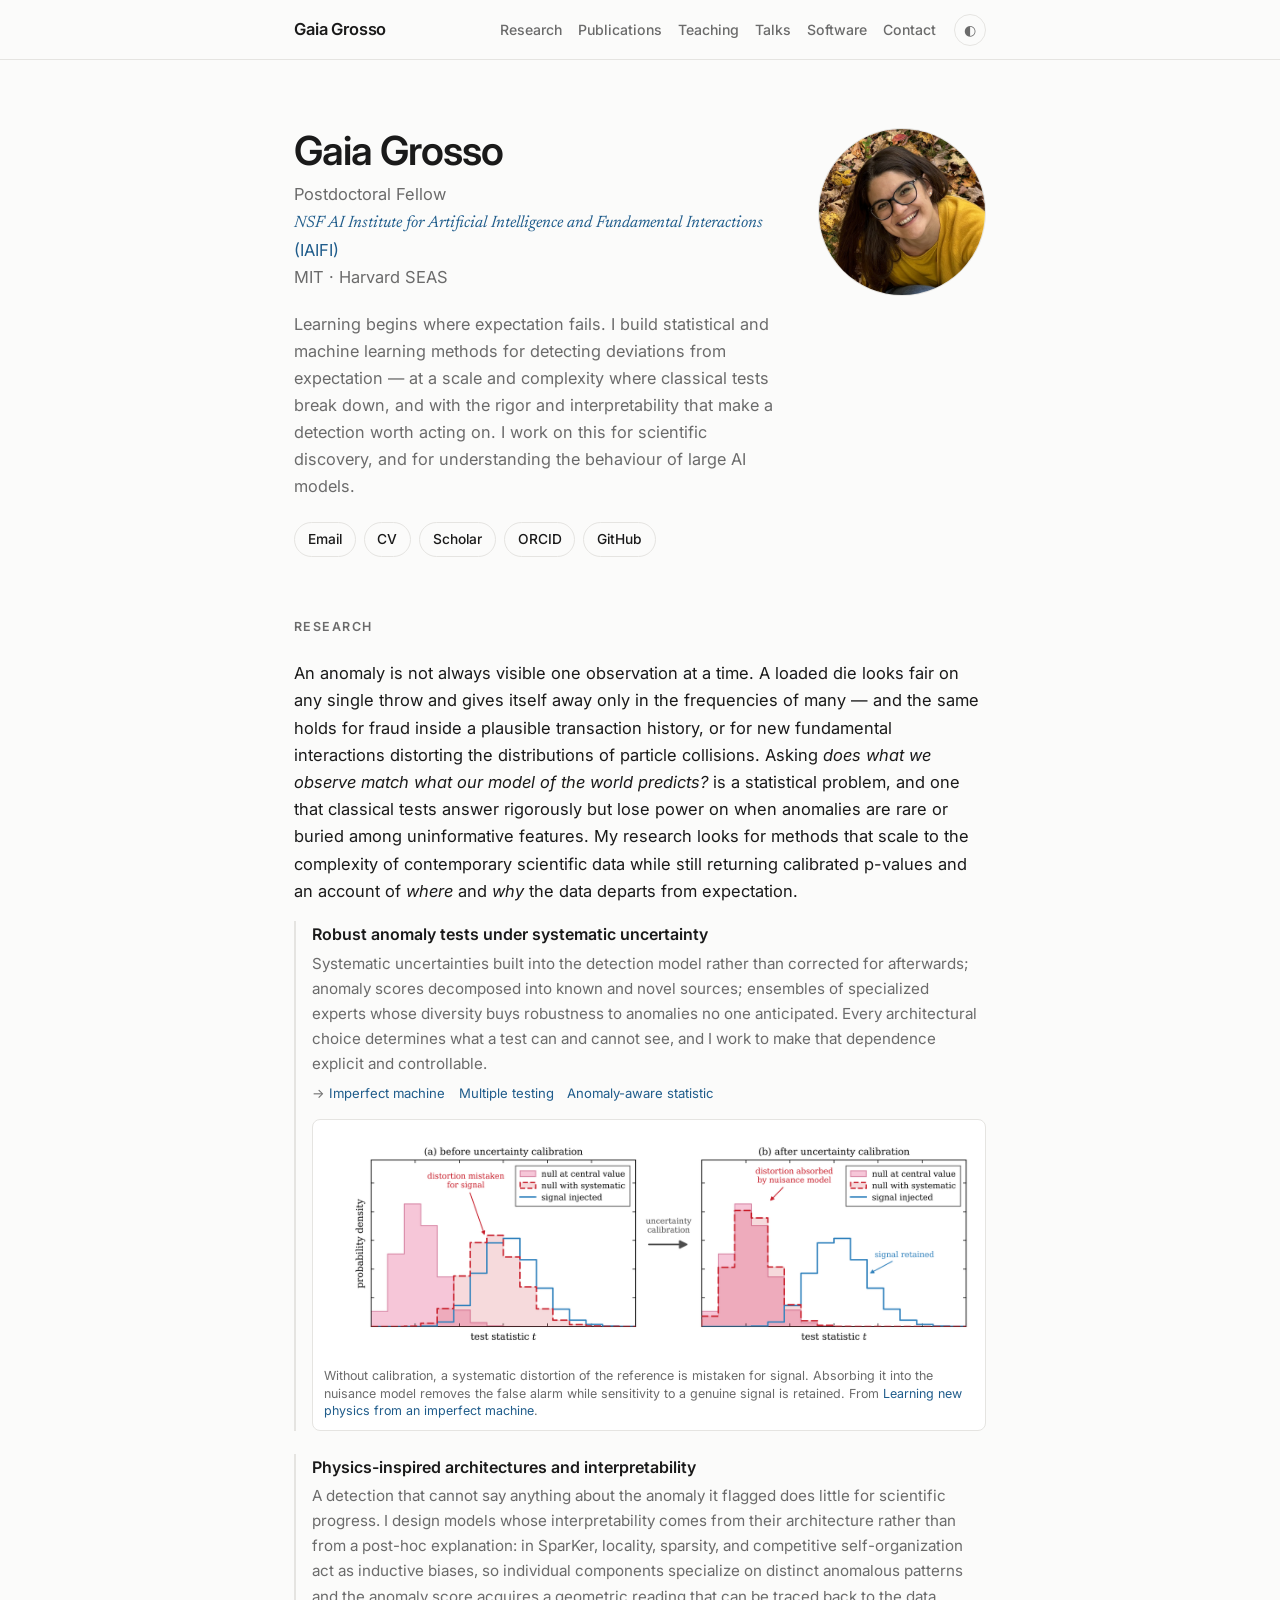
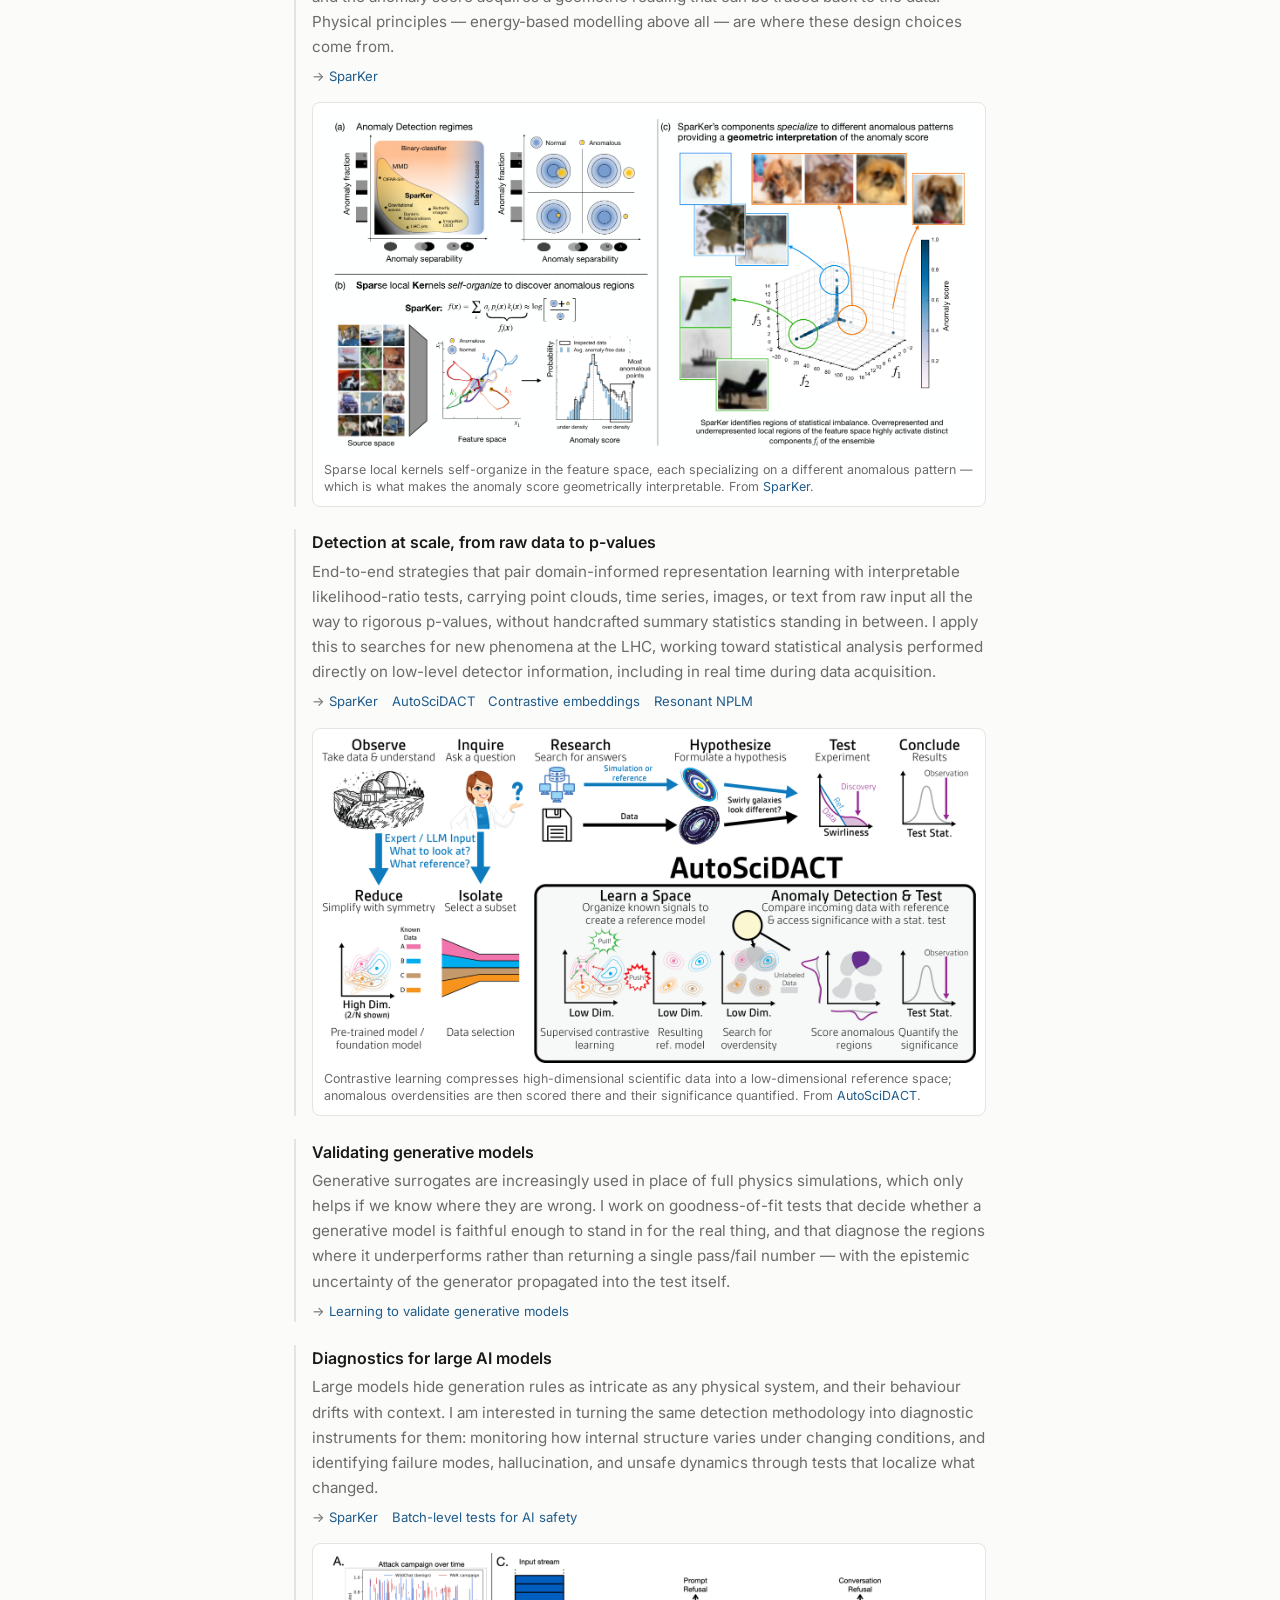
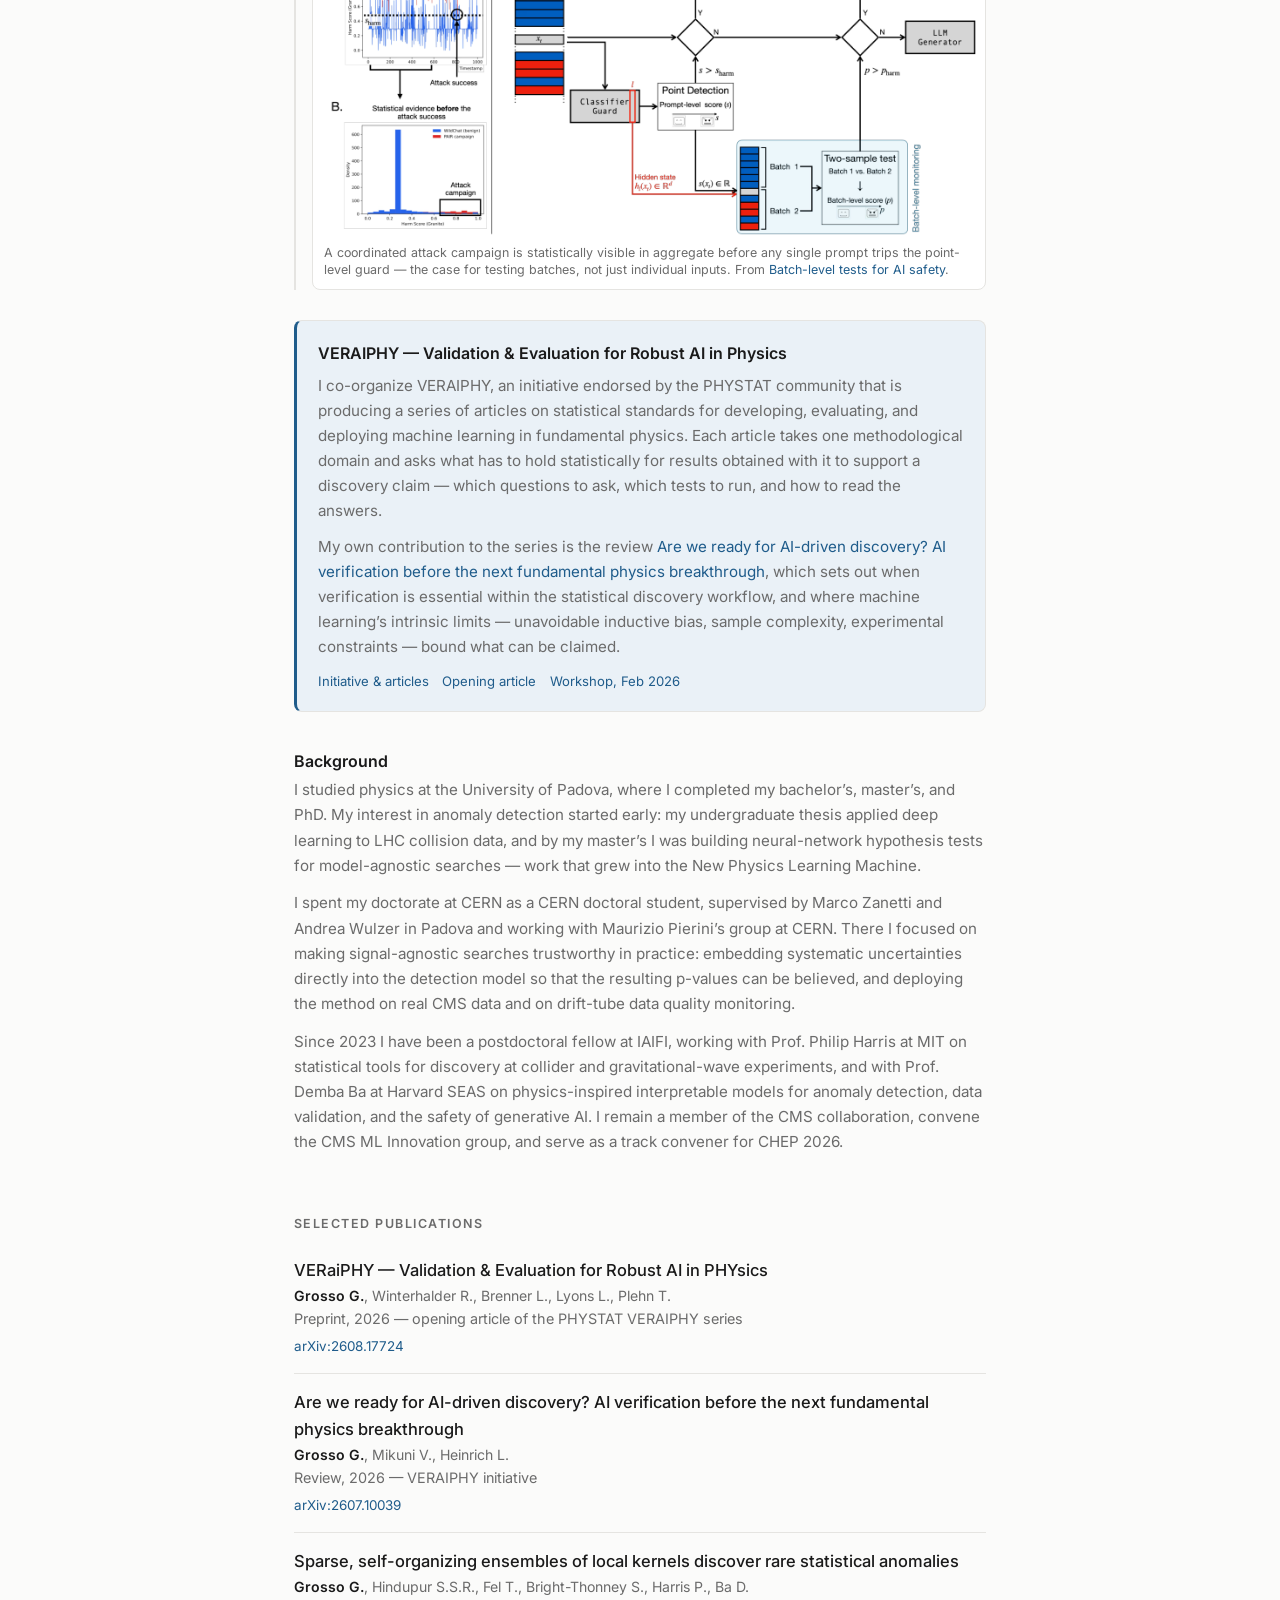
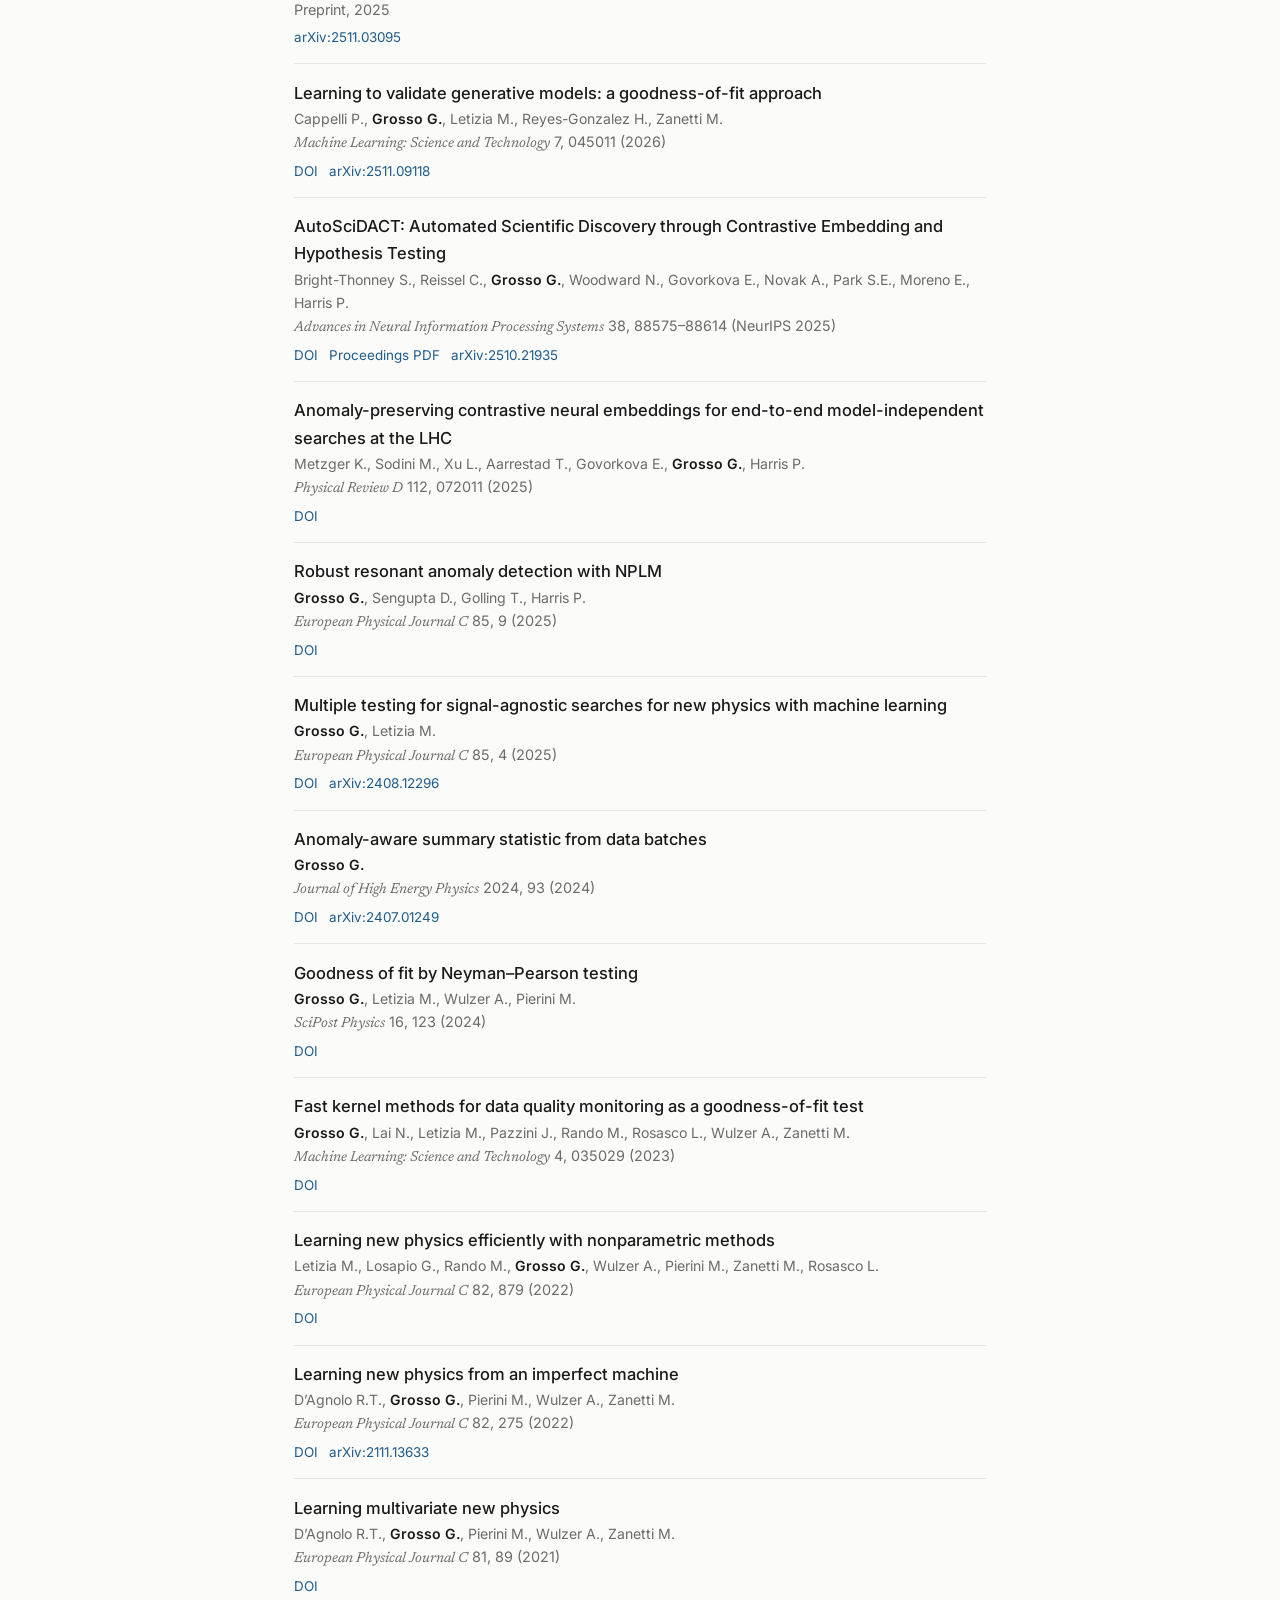
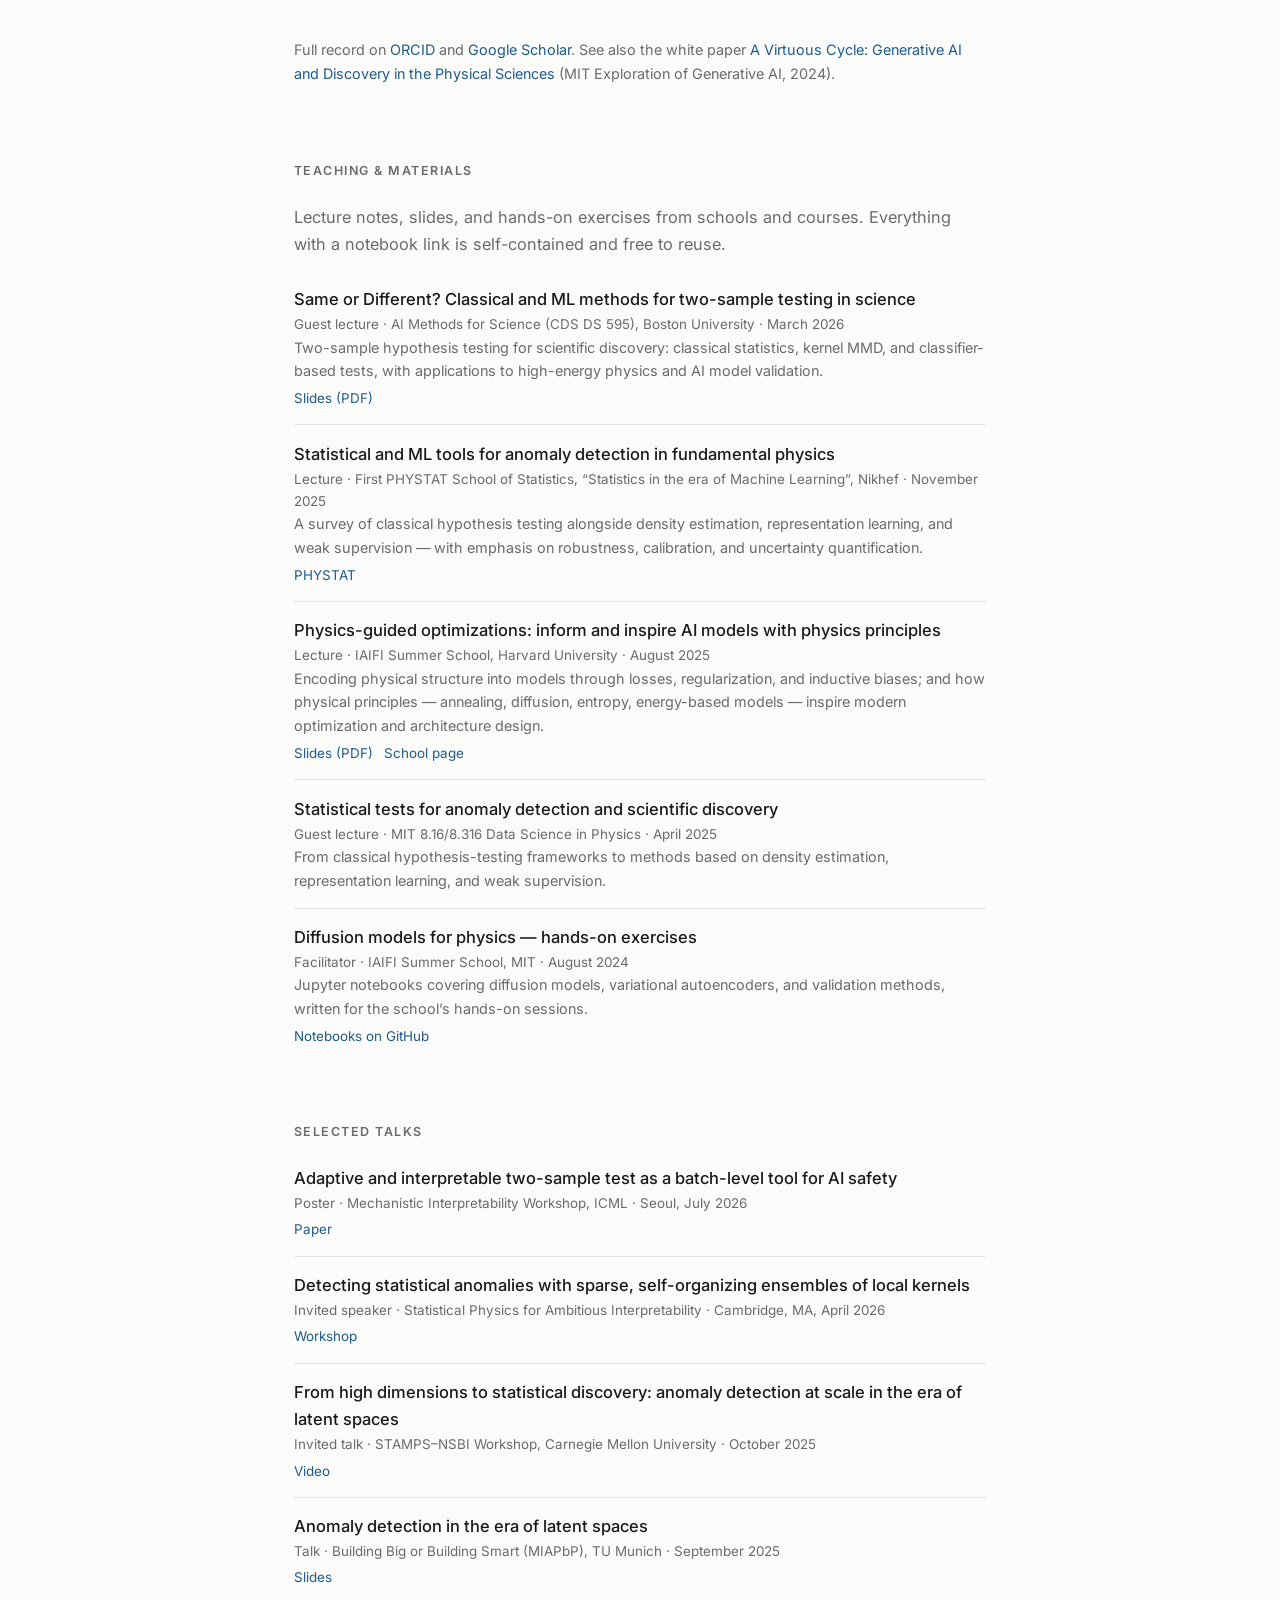
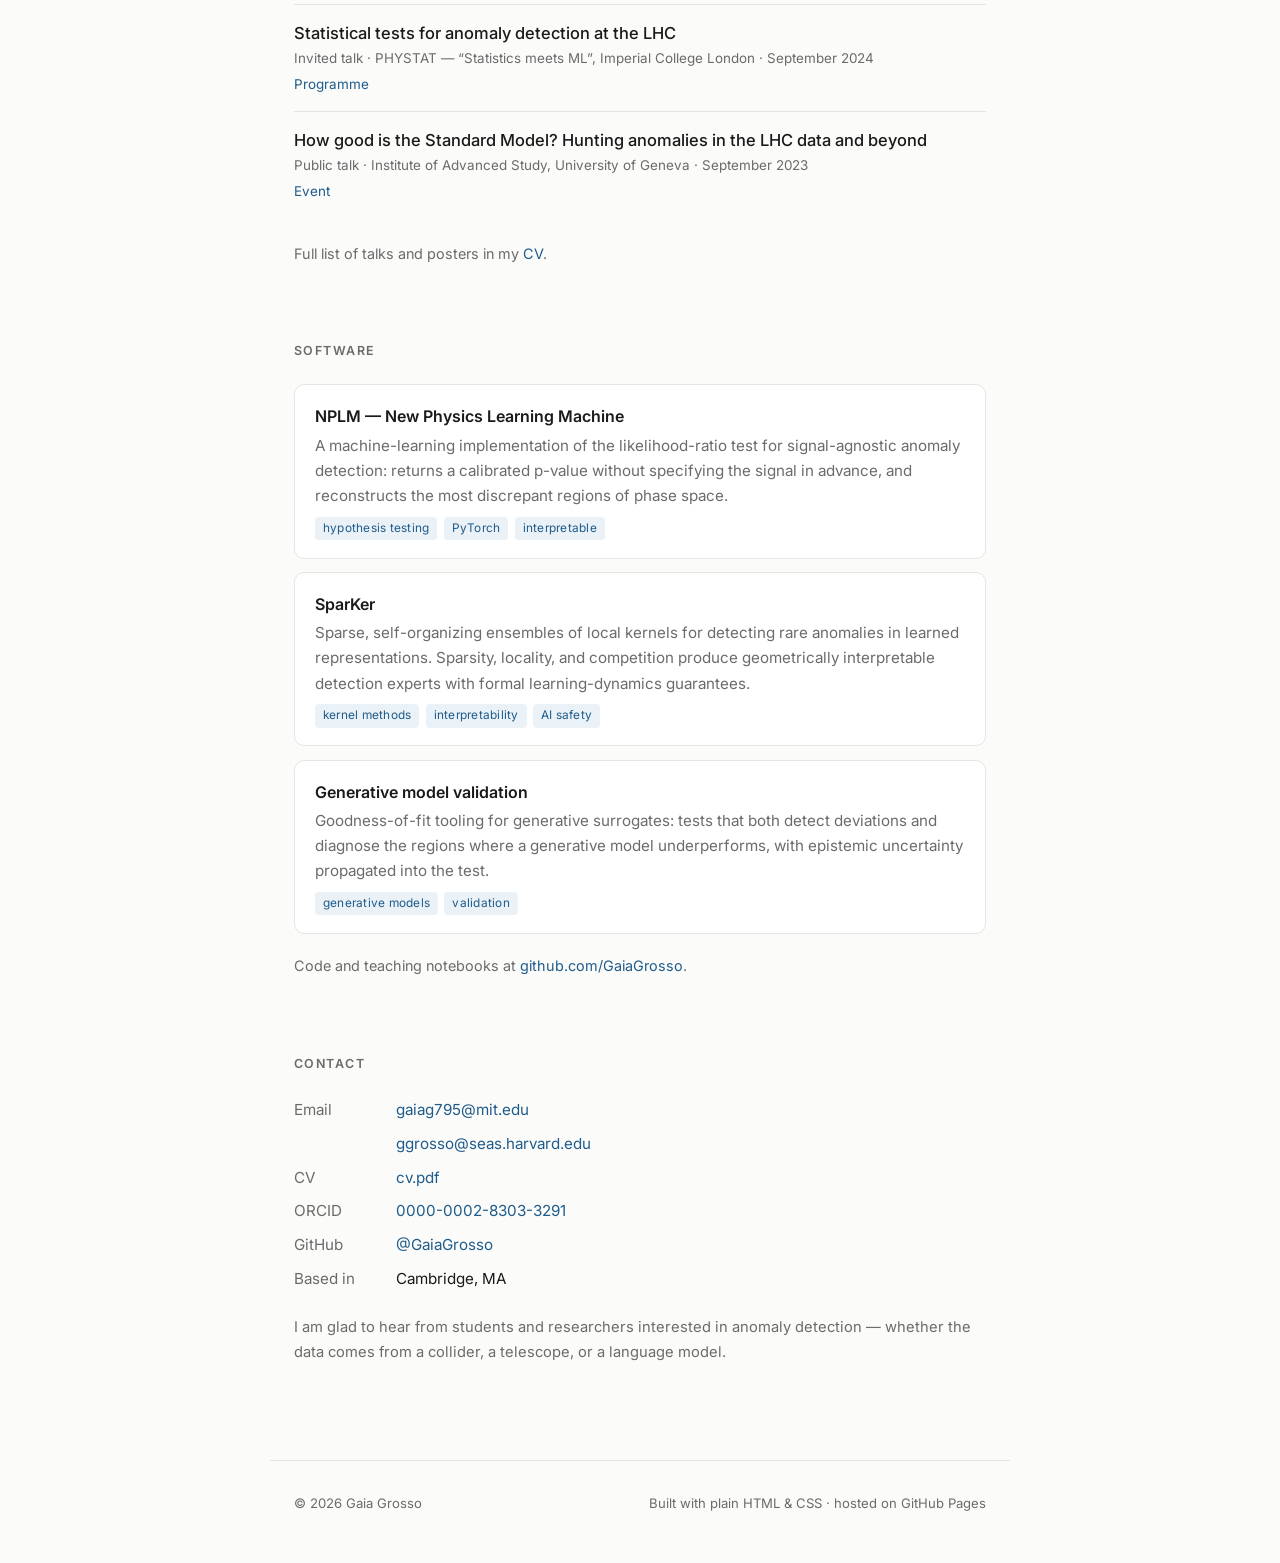
==== index.html @ 7292a92f "Add files via upload" ====
<!DOCTYPE html>
<html lang="en">
<head>
<meta charset="utf-8">
<meta name="viewport" content="width=device-width, initial-scale=1">
<title>Gaia Grosso</title>
<meta name="description" content="Gaia Grosso — IAIFI Postdoctoral Fellow. Robust, interpretable statistical anomaly detection at scale, for scientific discovery and for understanding large AI models.">

<meta property="og:title" content="Gaia Grosso">
<meta property="og:description" content="Robust, interpretable statistical anomaly detection at scale — for scientific discovery and for understanding large AI models.">
<meta property="og:image" content="photo.jpg">
<meta property="og:type" content="website">

<link rel="preconnect" href="https://fonts.googleapis.com">
<link rel="preconnect" href="https://fonts.gstatic.com" crossorigin>
<link href="https://fonts.googleapis.com/css2?family=Inter:wght@400;500;600&family=Newsreader:ital,opsz,wght@0,6..72,400;1,6..72,400&display=swap" rel="stylesheet">

<style>
  :root {
    --bg: #fbfbfa;
    --surface: #ffffff;
    --text: #1a1a1a;
    --muted: #6b6b6b;
    --line: #e5e4e1;
    --accent: #1f5c8b;
    --accent-soft: #eaf1f7;
    --max: 740px;
  }
  [data-theme="dark"] {
    --bg: #131415;
    --surface: #191a1c;
    --text: #eceae6;
    --muted: #9a9a97;
    --line: #2b2c2f;
    --accent: #7db3dc;
    --accent-soft: #1c2a35;
  }

  * { box-sizing: border-box; }
  html { scroll-behavior: smooth; scroll-padding-top: 5rem; }

  body {
    margin: 0;
    background: var(--bg);
    color: var(--text);
    font-family: "Inter", -apple-system, BlinkMacSystemFont, "Segoe UI", sans-serif;
    font-size: 16.5px;
    line-height: 1.65;
    -webkit-font-smoothing: antialiased;
    transition: background .25s ease, color .25s ease;
  }

  a { color: var(--accent); text-decoration: none; }
  a:hover { text-decoration: underline; text-underline-offset: 2px; }

  /* ---------- nav ---------- */
  header.nav {
    position: sticky; top: 0; z-index: 20;
    background: color-mix(in srgb, var(--bg) 88%, transparent);
    backdrop-filter: blur(10px);
    border-bottom: 1px solid var(--line);
  }
  .nav-inner {
    max-width: var(--max); margin: 0 auto; padding: .85rem 1.5rem;
    display: flex; align-items: center; gap: 1.15rem;
  }
  .nav-name { font-weight: 600; letter-spacing: -.01em; margin-right: auto; }
  .nav-links { display: flex; gap: 1rem; flex-wrap: wrap; }
  .nav-links a { color: var(--muted); font-size: .88rem; font-weight: 500; }
  .nav-links a:hover { color: var(--text); text-decoration: none; }

  #theme-toggle {
    background: none; border: 1px solid var(--line); color: var(--muted);
    border-radius: 999px; width: 32px; height: 32px; cursor: pointer;
    display: grid; place-items: center; font-size: .9rem; flex: none;
    transition: border-color .2s, color .2s;
  }
  #theme-toggle:hover { color: var(--text); border-color: var(--muted); }

  /* ---------- layout ---------- */
  main { max-width: var(--max); margin: 0 auto; padding: 0 1.5rem 5rem; }
  section { padding-top: 3.75rem; }

  h1 {
    font-size: clamp(1.9rem, 5vw, 2.5rem);
    line-height: 1.15; letter-spacing: -.025em;
    font-weight: 600; margin: 0 0 .4rem;
  }
  h2 {
    font-size: .78rem; font-weight: 600;
    letter-spacing: .12em; text-transform: uppercase;
    color: var(--muted); margin: 0 0 1.4rem;
  }
  h3 { font-size: 1rem; font-weight: 600; margin: 0 0 .2rem; }
  p { margin: 0 0 1rem; }
  .lede { color: var(--muted); font-size: 1.02rem; }

  /* ---------- hero ---------- */
  .hero { padding-top: 4.25rem; display: flex; gap: 2rem; align-items: flex-start; }
  .hero-text { flex: 1; min-width: 0; }
  .role { color: var(--muted); margin: 0 0 1.25rem; }
  .role em { font-family: "Newsreader", Georgia, serif; font-style: italic; }

  .avatar {
    width: 168px; height: 168px; border-radius: 50%;
    object-fit: cover; flex: none;
    border: 1px solid var(--line); background: var(--surface);
  }

  .links { display: flex; flex-wrap: wrap; gap: .5rem; margin-top: 1.4rem; }
  .links a {
    font-size: .86rem; font-weight: 500;
    padding: .32rem .8rem; border-radius: 999px;
    border: 1px solid var(--line); color: var(--text);
    transition: background .18s, border-color .18s;
  }
  .links a:hover {
    background: var(--accent-soft); border-color: var(--accent);
    color: var(--accent); text-decoration: none;
  }

  /* ---------- lists ---------- */
  ul.bullets { padding-left: 1.15rem; margin: 0 0 1rem; }
  ul.bullets li { margin-bottom: .35rem; }

  .threads { display: grid; gap: 1.4rem; }
  .thread { border-left: 2px solid var(--line); padding-left: 1rem; }
  .thread p { margin: 0; color: var(--muted); font-size: .95rem; }
  .refs { margin-top: .45rem; font-size: .82rem; color: var(--muted); }
  .refs a { margin-right: .6rem; white-space: nowrap; }

  /* VERAIPHY block at the end of Research */
  .initiative {
    margin-top: 1.9rem; padding: 1.15rem 1.3rem;
    border: 1px solid var(--line); border-left: 3px solid var(--accent);
    border-radius: 8px; background: var(--accent-soft);
  }
  .initiative h3 { margin-bottom: .4rem; }
  .initiative p { margin: 0; color: var(--muted); font-size: .95rem; }
  .initiative p + p { margin-top: .7rem; }
  .initiative .refs { margin-top: .7rem; }

  .bio { color: var(--muted); font-size: .95rem; margin-bottom: .8rem; }
  .bio:last-of-type { margin-bottom: 0; }

  /* wide figure, full column width, below the paragraph */
  .thread-fig {
    margin: .9rem 0 0; padding: .55rem;
    border: 1px solid var(--line); border-radius: 8px;
    background: #fff;
  }
  .thread-fig img { display: block; width: 100%; height: auto; border-radius: 3px; }
  .thread-fig figcaption {
    font-size: .78rem; color: var(--muted); line-height: 1.4;
    margin-top: .45rem; padding: 0 .15rem .1rem;
  }

  /* ---------- entries (publications / teaching) ---------- */
  .entry { padding: .95rem 0; border-top: 1px solid var(--line); scroll-margin-top: 6rem; }
  .entry:first-of-type { border-top: none; padding-top: 0; }
  .entry:target {
    background: var(--accent-soft);
    box-shadow: 0 0 0 .6rem var(--accent-soft);
    border-radius: 3px;
  }
  .entry-title { font-weight: 500; }
  .entry-meta { color: var(--muted); font-size: .9rem; }
  .venue { font-family: "Newsreader", Georgia, serif; font-style: italic; }
  .entry-links { font-size: .84rem; margin-top: .25rem; display: flex; gap: .7rem; flex-wrap: wrap; }
  .authors { color: var(--muted); font-size: .88rem; }
  .authors .me { font-weight: 600; color: var(--text); }
  .where { font-size: .84rem; color: var(--muted); }

  /* ---------- projects ---------- */
  .project {
    border: 1px solid var(--line); border-radius: 10px;
    padding: 1.1rem 1.25rem; margin-bottom: .85rem;
    background: var(--surface);
    transition: border-color .18s;
  }
  .project:hover { border-color: var(--accent); }
  .project p { margin: 0; color: var(--muted); font-size: .95rem; }
  .project .tags { margin-top: .55rem; display: flex; gap: .4rem; flex-wrap: wrap; }
  .tag {
    font-size: .74rem; letter-spacing: .02em;
    padding: .12rem .5rem; border-radius: 4px;
    background: var(--accent-soft); color: var(--accent);
  }

  /* ---------- contact ---------- */
  .contact-grid { display: grid; gap: .55rem; }
  .contact-row { display: flex; gap: .9rem; font-size: .95rem; }
  .contact-row span:first-child { color: var(--muted); min-width: 5.5rem; flex: none; }

  footer {
    max-width: var(--max); margin: 0 auto;
    padding: 2rem 1.5rem 3rem;
    border-top: 1px solid var(--line);
    color: var(--muted); font-size: .82rem;
    display: flex; justify-content: space-between; gap: 1rem; flex-wrap: wrap;
  }

  @media (max-width: 600px) {
    .hero { flex-direction: column-reverse; align-items: flex-start; gap: 1.25rem; }
    .avatar { width: 130px; height: 130px; }
    .nav-inner { flex-wrap: wrap; }
    .nav-name { width: 100%; margin-right: 0; }
    .nav-links { gap: .8rem; }
  }
</style>
</head>
<body>

<header class="nav">
  <div class="nav-inner">
    <span class="nav-name">Gaia Grosso</span>
    <nav class="nav-links">
      <a href="#research">Research</a>
      <a href="#publications">Publications</a>
      <a href="#teaching">Teaching</a>
      <a href="#talks">Talks</a>
      <a href="#software">Software</a>
      <a href="#contact">Contact</a>
    </nav>
    <button id="theme-toggle" aria-label="Toggle dark mode" title="Toggle dark mode">◐</button>
  </div>
</header>

<main>

  <!-- ============================= HERO ============================= -->
  <section class="hero" id="top">
    <div class="hero-text">
      <h1>Gaia Grosso</h1>
      <p class="role">
        Postdoctoral Fellow<br>
        <a href="https://iaifi.org/"><em>NSF AI Institute for Artificial Intelligence and
        Fundamental Interactions</em> (IAIFI)</a><br>
        MIT &middot; Harvard SEAS
      </p>
      <p class="lede">
        Learning begins where expectation fails. I build statistical and machine learning
        methods for detecting deviations from expectation &mdash; at a scale and complexity
        where classical tests break down, and with the rigor and interpretability that make a
        detection worth acting on. I work on this for scientific discovery, and for
        understanding the behaviour of large AI models.
      </p>
      <div class="links">
        <a href="mailto:gaiag795@mit.edu">Email</a>
        <a href="cv.pdf">CV</a>
        <a href="https://scholar.google.com/citations?user=hSk0b3oAAAAJ">Scholar</a>
        <a href="https://orcid.org/0000-0002-8303-3291">ORCID</a>
        <a href="https://github.com/GaiaGrosso">GitHub</a>
      </div>
    </div>
    <!-- Drop a square photo named photo.jpg next to this file; hides itself if missing. -->
    <img class="avatar" src="photo.jpg" alt="Gaia Grosso" onerror="this.style.display='none'">
  </section>

  <!-- ============================= RESEARCH ============================= -->
  <section id="research">
    <h2>Research</h2>
    <p>
      An anomaly is not always visible one observation at a time. A loaded die looks fair on any
      single throw and gives itself away only in the frequencies of many &mdash; and the same
      holds for fraud inside a plausible transaction history, or for new fundamental
      interactions distorting the distributions of particle collisions. Asking <em>does what we
      observe match what our model of the world predicts?</em> is a statistical problem, and one
      that classical tests answer rigorously but lose power on when anomalies are rare or buried
      among uninformative features. My research looks for methods that scale to the complexity
      of contemporary scientific data while still returning calibrated p-values and an account
      of <em>where</em> and <em>why</em> the data departs from expectation.
    </p>

    <div class="threads">
      <div class="thread">
        <h3>Robust anomaly tests under systematic uncertainty</h3>
        <p>
          Systematic uncertainties built into the detection model rather than corrected for
          afterwards; anomaly scores decomposed into known and novel sources; ensembles of
          specialized experts whose diversity buys robustness to anomalies no one anticipated.
          Every architectural choice determines what a test can and cannot see, and I work to
          make that dependence explicit and controllable.
        </p>
        <div class="refs">
          &rarr;
          <a href="#pub-imperfect">Imperfect machine</a>
          <a href="#pub-multiple">Multiple testing</a>
          <a href="#pub-batches">Anomaly-aware statistic</a>
        </div>
        <figure class="thread-fig">
          <img src="fig-robustness.png" alt="Test-statistic distributions before and after uncertainty calibration.">
          <figcaption>Without calibration, a systematic distortion of the reference is mistaken for signal. Absorbing it into the nuisance model removes the false alarm while sensitivity to a genuine signal is retained. From <a href="#pub-imperfect">Learning new physics from an imperfect machine</a>.</figcaption>
        </figure>
      </div>
      <div class="thread">
        <h3>Physics-inspired architectures and interpretability</h3>
        <p>
          A detection that cannot say anything about the anomaly it flagged does little for
          scientific progress. I design models whose interpretability comes from their
          architecture rather than from a post-hoc explanation: in SparKer, locality, sparsity,
          and competitive self-organization act as inductive biases, so individual components
          specialize on distinct anomalous patterns and the anomaly score acquires a geometric
          reading that can be traced back to the data. Physical principles &mdash; energy-based
          modelling above all &mdash; are where these design choices come from.
        </p>
        <div class="refs">
          &rarr;
          <a href="#pub-sparker">SparKer</a>
        </div>
        <figure class="thread-fig">
          <img src="fig-architectures.png" alt="SparKer: anomaly-detection regimes, sparse local kernels in feature space, and specialized components.">
          <figcaption>Sparse local kernels self-organize in the feature space, each specializing on a different anomalous pattern &mdash; which is what makes the anomaly score geometrically interpretable. From <a href="#pub-sparker">SparKer</a>.</figcaption>
        </figure>
      </div>
      <div class="thread">
        <h3>Detection at scale, from raw data to p-values</h3>
        <p>
          End-to-end strategies that pair domain-informed representation learning with
          interpretable likelihood-ratio tests, carrying point clouds, time series, images, or
          text from raw input all the way to rigorous p-values, without handcrafted summary
          statistics standing in between. I apply this to searches for new phenomena at the LHC,
          working toward statistical analysis performed directly on low-level detector
          information, including in real time during data acquisition.
        </p>
        <div class="refs">
          &rarr;
          <a href="#pub-sparker">SparKer</a>
          <a href="#pub-autoscidact">AutoSciDACT</a>
          <a href="#pub-contrastive">Contrastive embeddings</a>
          <a href="#pub-resonant">Resonant NPLM</a>
        </div>
        <figure class="thread-fig">
          <img src="fig-detection.png" alt="The AutoSciDACT pipeline, from observation through contrastive embedding to a test statistic.">
          <figcaption>Contrastive learning compresses high-dimensional scientific data into a low-dimensional reference space; anomalous overdensities are then scored there and their significance quantified. From <a href="#pub-autoscidact">AutoSciDACT</a>.</figcaption>
        </figure>
      </div>
      <div class="thread">
        <h3>Validating generative models</h3>
        <p>
          Generative surrogates are increasingly used in place of full physics simulations, which
          only helps if we know where they are wrong. I work on goodness-of-fit tests that decide
          whether a generative model is faithful enough to stand in for the real thing, and that
          diagnose the regions where it underperforms rather than returning a single pass/fail
          number &mdash; with the epistemic uncertainty of the generator propagated into the test
          itself.
        </p>
        <div class="refs">
          &rarr;
          <a href="#pub-genval">Learning to validate generative models</a>
        </div>
      </div>
      <div class="thread">
        <h3>Diagnostics for large AI models</h3>
        <p>
          Large models hide generation rules as intricate as any physical system, and their
          behaviour drifts with context. I am interested in turning the same detection
          methodology into diagnostic instruments for them: monitoring how internal structure
          varies under changing conditions, and identifying failure modes, hallucination, and
          unsafe dynamics through tests that localize what changed.
        </p>
        <div class="refs">
          &rarr;
          <a href="#pub-sparker">SparKer</a>
          <a href="https://openreview.net/pdf?id=CAmXdNUaeb">Batch-level tests for AI safety</a>
        </div>
        <figure class="thread-fig">
          <img src="fig-ai-models.png" alt="Batch-level monitoring of an LLM input stream using a two-sample test on hidden states.">
          <figcaption>A coordinated attack campaign is statistically visible in aggregate before any single prompt trips the point-level guard &mdash; the case for testing batches, not just individual inputs. From <a href="https://openreview.net/pdf?id=CAmXdNUaeb">Batch-level tests for AI safety</a>.</figcaption>
        </figure>
      </div>
    </div>

    <div class="initiative">
      <h3>VERAIPHY &mdash; Validation &amp; Evaluation for Robust AI in Physics</h3>
      <p>
        I co-organize VERAIPHY, an initiative endorsed by the PHYSTAT community that is producing
        a series of articles on statistical standards for developing, evaluating, and deploying
        machine learning in fundamental physics. Each article takes one methodological domain and
        asks what has to hold statistically for results obtained with it to support a discovery
        claim &mdash; which questions to ask, which tests to run, and how to read the answers.
      </p>
      <p style="margin-top:.7rem">
        My own contribution to the series is the review
        <a href="#pub-verification">Are we ready for AI-driven discovery? AI verification before
        the next fundamental physics breakthrough</a>, which sets out when verification is
        essential within the statistical discovery workflow, and where machine learning&rsquo;s
        intrinsic limits &mdash; unavoidable inductive bias, sample complexity, experimental
        constraints &mdash; bound what can be claimed.
      </p>
      <div class="refs">
        <a href="https://phystat.github.io/Website/veraiphy/">Initiative &amp; articles</a>
        <a href="#pub-veraiphy">Opening article</a>
        <a href="https://indico.cern.ch/event/1617006/">Workshop, Feb 2026</a>
      </div>
    </div>

    <h3 style="margin-top:2.25rem">Background</h3>
    <p class="bio">
      I studied physics at the University of Padova, where I completed my bachelor&rsquo;s,
      master&rsquo;s, and PhD. My interest in anomaly detection started early: my
      undergraduate thesis applied deep learning to LHC collision data, and by my master&rsquo;s
      I was building neural-network hypothesis tests for model-agnostic searches &mdash; work
      that grew into the New Physics Learning Machine.
    </p>
    <p class="bio">
      I spent my doctorate at CERN as a CERN doctoral student, supervised by Marco Zanetti and
      Andrea Wulzer in Padova and working with Maurizio Pierini&rsquo;s group at CERN. There I
      focused on making signal-agnostic searches trustworthy in practice: embedding systematic
      uncertainties directly into the detection model so that the resulting p-values can be
      believed, and deploying the method on real CMS data and on drift-tube data quality
      monitoring.
    </p>
    <p class="bio">
      Since 2023 I have been a postdoctoral fellow at IAIFI, working with Prof. Philip Harris at
      MIT on statistical tools for discovery at collider and gravitational-wave experiments, and
      with Prof. Demba Ba at Harvard SEAS on physics-inspired interpretable models for anomaly
      detection, data validation, and the safety of generative AI. I remain a member of the CMS
      collaboration, convene the CMS ML Innovation group, and serve as a track convener for
      CHEP 2026.
    </p>
  </section>

  <!-- ============================= PUBLICATIONS ============================= -->
  <section id="publications">
    <h2>Selected publications</h2>

    <div class="entry" id="pub-veraiphy">
      <div class="entry-title">VERaiPHY &mdash; Validation &amp; Evaluation for Robust AI in PHYsics</div>
      <div class="authors"><span class="me">Grosso G.</span>, Winterhalder R., Brenner L., Lyons L., Plehn T.</div>
      <div class="entry-meta">Preprint, 2026 &mdash; opening article of the PHYSTAT VERAIPHY series</div>
      <div class="entry-links"><a href="https://arxiv.org/abs/2608.17724">arXiv:2608.17724</a></div>
    </div>

    <div class="entry" id="pub-verification">
      <div class="entry-title">Are we ready for AI-driven discovery? AI verification before the next fundamental physics breakthrough</div>
      <div class="authors"><span class="me">Grosso G.</span>, Mikuni V., Heinrich L.</div>
      <div class="entry-meta">Review, 2026 &mdash; VERAIPHY initiative</div>
      <div class="entry-links"><a href="https://arxiv.org/abs/2607.10039">arXiv:2607.10039</a></div>
    </div>

    <div class="entry" id="pub-sparker">
      <div class="entry-title">Sparse, self-organizing ensembles of local kernels discover rare statistical anomalies</div>
      <div class="authors"><span class="me">Grosso G.</span>, Hindupur S.S.R., Fel T., Bright-Thonney S., Harris P., Ba D.</div>
      <div class="entry-meta">Preprint, 2025</div>
      <div class="entry-links"><a href="https://arxiv.org/abs/2511.03095">arXiv:2511.03095</a></div>
    </div>

    <div class="entry" id="pub-genval">
      <div class="entry-title">Learning to validate generative models: a goodness-of-fit approach</div>
      <div class="authors">Cappelli P., <span class="me">Grosso G.</span>, Letizia M., Reyes-Gonzalez H., Zanetti M.</div>
      <div class="entry-meta"><span class="venue">Machine Learning: Science and Technology</span> 7, 045011 (2026)</div>
      <div class="entry-links">
        <a href="https://doi.org/10.1088/2632-2153/ae73e3">DOI</a>
        <a href="https://arxiv.org/abs/2511.09118">arXiv:2511.09118</a>
      </div>
    </div>

    <div class="entry" id="pub-autoscidact">
      <div class="entry-title">AutoSciDACT: Automated Scientific Discovery through Contrastive Embedding and Hypothesis Testing</div>
      <div class="authors">Bright-Thonney S., Reissel C., <span class="me">Grosso G.</span>, Woodward N., Govorkova E., Novak A., Park S.E., Moreno E., Harris P.</div>
      <div class="entry-meta"><span class="venue">Advances in Neural Information Processing Systems</span> 38, 88575&ndash;88614 (NeurIPS 2025)</div>
      <div class="entry-links">
        <a href="https://doi.org/10.52202/085713-2962">DOI</a>
        <a href="https://proceedings.neurips.cc/paper_files/paper/2025/file/7ffd1ef4fc66ae446e77af9be997f158-Paper-Conference.pdf">Proceedings PDF</a>
        <a href="https://arxiv.org/abs/2510.21935">arXiv:2510.21935</a>
      </div>
    </div>

    <div class="entry" id="pub-contrastive">
      <div class="entry-title">Anomaly-preserving contrastive neural embeddings for end-to-end model-independent searches at the LHC</div>
      <div class="authors">Metzger K., Sodini M., Xu L., Aarrestad T., Govorkova E., <span class="me">Grosso G.</span>, Harris P.</div>
      <div class="entry-meta"><span class="venue">Physical Review D</span> 112, 072011 (2025)</div>
      <div class="entry-links"><a href="https://journals.aps.org/prd/abstract/10.1103/5n77-ynsp">DOI</a></div>
    </div>

    <div class="entry" id="pub-resonant">
      <div class="entry-title">Robust resonant anomaly detection with NPLM</div>
      <div class="authors"><span class="me">Grosso G.</span>, Sengupta D., Golling T., Harris P.</div>
      <div class="entry-meta"><span class="venue">European Physical Journal C</span> 85, 9 (2025)</div>
      <div class="entry-links"><a href="https://link.springer.com/article/10.1140/epjc/s10052-025-14759-w">DOI</a></div>
    </div>

    <div class="entry" id="pub-multiple">
      <div class="entry-title">Multiple testing for signal-agnostic searches for new physics with machine learning</div>
      <div class="authors"><span class="me">Grosso G.</span>, Letizia M.</div>
      <div class="entry-meta"><span class="venue">European Physical Journal C</span> 85, 4 (2025)</div>
      <div class="entry-links">
        <a href="https://doi.org/10.1140/epjc/s10052-024-13722-5">DOI</a>
        <a href="https://arxiv.org/abs/2408.12296">arXiv:2408.12296</a>
      </div>
    </div>

    <div class="entry" id="pub-batches">
      <div class="entry-title">Anomaly-aware summary statistic from data batches</div>
      <div class="authors"><span class="me">Grosso G.</span></div>
      <div class="entry-meta"><span class="venue">Journal of High Energy Physics</span> 2024, 93 (2024)</div>
      <div class="entry-links">
        <a href="https://doi.org/10.1007/JHEP12(2024)093">DOI</a>
        <a href="https://arxiv.org/abs/2407.01249">arXiv:2407.01249</a>
      </div>
    </div>

    <div class="entry" id="pub-gof">
      <div class="entry-title">Goodness of fit by Neyman&ndash;Pearson testing</div>
      <div class="authors"><span class="me">Grosso G.</span>, Letizia M., Wulzer A., Pierini M.</div>
      <div class="entry-meta"><span class="venue">SciPost Physics</span> 16, 123 (2024)</div>
      <div class="entry-links"><a href="https://doi.org/10.21468/SciPostPhys.16.5.123">DOI</a></div>
    </div>

    <div class="entry" id="pub-dqm">
      <div class="entry-title">Fast kernel methods for data quality monitoring as a goodness-of-fit test</div>
      <div class="authors"><span class="me">Grosso G.</span>, Lai N., Letizia M., Pazzini J., Rando M., Rosasco L., Wulzer A., Zanetti M.</div>
      <div class="entry-meta"><span class="venue">Machine Learning: Science and Technology</span> 4, 035029 (2023)</div>
      <div class="entry-links"><a href="https://doi.org/10.1088/2632-2153/acebb7">DOI</a></div>
    </div>

    <div class="entry" id="pub-nonparametric">
      <div class="entry-title">Learning new physics efficiently with nonparametric methods</div>
      <div class="authors">Letizia M., Losapio G., Rando M., <span class="me">Grosso G.</span>, Wulzer A., Pierini M., Zanetti M., Rosasco L.</div>
      <div class="entry-meta"><span class="venue">European Physical Journal C</span> 82, 879 (2022)</div>
      <div class="entry-links"><a href="https://doi.org/10.1140/epjc/s10052-022-10830-y">DOI</a></div>
    </div>

    <div class="entry" id="pub-imperfect">
      <div class="entry-title">Learning new physics from an imperfect machine</div>
      <div class="authors">D&rsquo;Agnolo R.T., <span class="me">Grosso G.</span>, Pierini M., Wulzer A., Zanetti M.</div>
      <div class="entry-meta"><span class="venue">European Physical Journal C</span> 82, 275 (2022)</div>
      <div class="entry-links">
        <a href="https://doi.org/10.1140/epjc/s10052-022-10226-y">DOI</a>
        <a href="https://arxiv.org/abs/2111.13633">arXiv:2111.13633</a>
      </div>
    </div>

    <div class="entry" id="pub-multivariate">
      <div class="entry-title">Learning multivariate new physics</div>
      <div class="authors">D&rsquo;Agnolo R.T., <span class="me">Grosso G.</span>, Pierini M., Wulzer A., Zanetti M.</div>
      <div class="entry-meta"><span class="venue">European Physical Journal C</span> 81, 89 (2021)</div>
      <div class="entry-links"><a href="https://doi.org/10.1140/epjc/s10052-021-08853-y">DOI</a></div>
    </div>

    <p style="margin-top:1.6rem;color:var(--muted);font-size:.9rem">
      Full record on <a href="https://orcid.org/0000-0002-8303-3291">ORCID</a> and
      <a href="https://scholar.google.com/citations?user=hSk0b3oAAAAJ">Google Scholar</a>.
      See also the white paper
      <a href="https://doi.org/10.21428/e4baedd9.70ae2021">A Virtuous Cycle: Generative AI and
      Discovery in the Physical Sciences</a> (MIT Exploration of Generative AI, 2024).
    </p>
  </section>

  <!-- ============================= TEACHING ============================= -->
  <section id="teaching">
    <h2>Teaching &amp; materials</h2>
    <p class="lede" style="margin-bottom:1.75rem">
      Lecture notes, slides, and hands-on exercises from schools and courses. Everything with a
      notebook link is self-contained and free to reuse.
    </p>

    <div class="entry">
      <div class="entry-title">Same or Different? Classical and ML methods for two-sample testing in science</div>
      <div class="where">Guest lecture &middot; AI Methods for Science (CDS DS 595), Boston University &middot; March 2026</div>
      <div class="entry-meta">
        Two-sample hypothesis testing for scientific discovery: classical statistics, kernel MMD,
        and classifier-based tests, with applications to high-energy physics and AI model validation.
      </div>
      <div class="entry-links">
        <a href="lectures-bu-two-sample-testing.pdf">Slides (PDF)</a>
      </div>
    </div>

    <div class="entry">
      <div class="entry-title">Statistical and ML tools for anomaly detection in fundamental physics</div>
      <div class="where">Lecture &middot; First PHYSTAT School of Statistics, &ldquo;Statistics in the era of Machine Learning&rdquo;, Nikhef &middot; November 2025</div>
      <div class="entry-meta">
        A survey of classical hypothesis testing alongside density estimation, representation
        learning, and weak supervision &mdash; with emphasis on robustness, calibration, and
        uncertainty quantification.
      </div>
      <!-- TODO: add the school/indico page and slide URL, e.g.
      <div class="entry-links"><a href="URL">School page</a><a href="URL">Slides</a></div> -->
      <div class="entry-links"><a href="https://phystat.github.io/Website/">PHYSTAT</a></div>
    </div>

    <div class="entry">
      <div class="entry-title">Physics-guided optimizations: inform and inspire AI models with physics principles</div>
      <div class="where">Lecture &middot; IAIFI Summer School, Harvard University &middot; August 2025</div>
      <div class="entry-meta">
        Encoding physical structure into models through losses, regularization, and inductive
        biases; and how physical principles &mdash; annealing, diffusion, entropy, energy-based
        models &mdash; inspire modern optimization and architecture design.
      </div>
      <div class="entry-links">
        <a href="lectures-iaifi-physics-guided-optimizations.pdf">Slides (PDF)</a>
        <a href="https://iaifi.org/past-summer-schools.html#summer-school-2025">School page</a>
      </div>
    </div>

    <div class="entry">
      <div class="entry-title">Statistical tests for anomaly detection and scientific discovery</div>
      <div class="where">Guest lecture &middot; MIT 8.16/8.316 Data Science in Physics &middot; April 2025</div>
      <div class="entry-meta">
        From classical hypothesis-testing frameworks to methods based on density estimation,
        representation learning, and weak supervision.
      </div>
    </div>

    <div class="entry">
      <div class="entry-title">Diffusion models for physics &mdash; hands-on exercises</div>
      <div class="where">Facilitator &middot; IAIFI Summer School, MIT &middot; August 2024</div>
      <div class="entry-meta">
        Jupyter notebooks covering diffusion models, variational autoencoders, and validation
        methods, written for the school&rsquo;s hands-on sessions.
      </div>
      <div class="entry-links">
        <a href="https://github.com/GaiaGrosso/generative-models-tutorials">Notebooks on GitHub</a>
      </div>
    </div>

  </section>

  <!-- ============================= TALKS ============================= -->
  <section id="talks">
    <h2>Selected talks</h2>

    <div class="entry">
      <div class="entry-title">Adaptive and interpretable two-sample test as a batch-level tool for AI safety</div>
      <div class="where">Poster &middot; Mechanistic Interpretability Workshop, ICML &middot; Seoul, July 2026</div>
      <div class="entry-links"><a href="https://openreview.net/pdf?id=CAmXdNUaeb">Paper</a></div>
    </div>

    <div class="entry">
      <div class="entry-title">Detecting statistical anomalies with sparse, self-organizing ensembles of local kernels</div>
      <div class="where">Invited speaker &middot; Statistical Physics for Ambitious Interpretability &middot; Cambridge, MA, April 2026</div>
      <div class="entry-links"><a href="https://lbg251.github.io/Spring-Workshop/#speakers">Workshop</a></div>
    </div>

    <div class="entry">
      <div class="entry-title">From high dimensions to statistical discovery: anomaly detection at scale in the era of latent spaces</div>
      <div class="where">Invited talk &middot; STAMPS&ndash;NSBI Workshop, Carnegie Mellon University &middot; October 2025</div>
      <div class="entry-links"><a href="https://youtu.be/YNwqPL29XYw">Video</a></div>
    </div>

    <div class="entry">
      <div class="entry-title">Anomaly detection in the era of latent spaces</div>
      <div class="where">Talk &middot; Building Big or Building Smart (MIAPbP), TU Munich &middot; September 2025</div>
      <div class="entry-links"><a href="https://indico.ph.tum.de/event/7932/contributions/10788/attachments/6957/9661/Grosso_Slides.pdf">Slides</a></div>
    </div>

    <div class="entry">
      <div class="entry-title">Statistical tests for anomaly detection at the LHC</div>
      <div class="where">Invited talk &middot; PHYSTAT &mdash; &ldquo;Statistics meets ML&rdquo;, Imperial College London &middot; September 2024</div>
      <div class="entry-links"><a href="https://indico.cern.ch/event/1407421/timetable/">Programme</a></div>
    </div>

    <div class="entry">
      <div class="entry-title">How good is the Standard Model? Hunting anomalies in the LHC data and beyond</div>
      <div class="where">Public talk &middot; Institute of Advanced Study, University of Geneva &middot; September 2023</div>
      <div class="entry-links"><a href="https://partphys-indico.unige.ch/event/1324/">Event</a></div>
    </div>

    <p style="margin-top:1.5rem;color:var(--muted);font-size:.9rem">
      Full list of talks and posters in my <a href="cv.pdf">CV</a>.
    </p>
  </section>

  <!-- ============================= SOFTWARE ============================= -->
  <section id="software">
    <h2>Software</h2>

    <div class="project">
      <h3>NPLM &mdash; New Physics Learning Machine</h3>
      <p>
        A machine-learning implementation of the likelihood-ratio test for signal-agnostic
        anomaly detection: returns a calibrated p-value without specifying the signal in
        advance, and reconstructs the most discrepant regions of phase space.
      </p>
      <div class="tags"><span class="tag">hypothesis testing</span><span class="tag">PyTorch</span><span class="tag">interpretable</span></div>
    </div>

    <div class="project">
      <h3>SparKer</h3>
      <p>
        Sparse, self-organizing ensembles of local kernels for detecting rare anomalies in
        learned representations. Sparsity, locality, and competition produce geometrically
        interpretable detection experts with formal learning-dynamics guarantees.
      </p>
      <div class="tags"><span class="tag">kernel methods</span><span class="tag">interpretability</span><span class="tag">AI safety</span></div>
    </div>

    <div class="project">
      <h3>Generative model validation</h3>
      <p>
        Goodness-of-fit tooling for generative surrogates: tests that both detect deviations
        and diagnose the regions where a generative model underperforms, with epistemic
        uncertainty propagated into the test.
      </p>
      <div class="tags"><span class="tag">generative models</span><span class="tag">validation</span></div>
    </div>

    <p style="color:var(--muted);font-size:.9rem;margin-top:1.25rem">
      Code and teaching notebooks at <a href="https://github.com/GaiaGrosso">github.com/GaiaGrosso</a>.
    </p>
  </section>

  <!-- ============================= CONTACT ============================= -->
  <section id="contact">
    <h2>Contact</h2>
    <div class="contact-grid">
      <div class="contact-row"><span>Email</span><span><a href="mailto:gaiag795@mit.edu">gaiag795@mit.edu</a></span></div>
      <div class="contact-row"><span></span><span><a href="mailto:ggrosso@seas.harvard.edu">ggrosso@seas.harvard.edu</a></span></div>
      <div class="contact-row"><span>CV</span><span><a href="cv.pdf">cv.pdf</a></span></div>
      <div class="contact-row"><span>ORCID</span><span><a href="https://orcid.org/0000-0002-8303-3291">0000-0002-8303-3291</a></span></div>
      <div class="contact-row"><span>GitHub</span><span><a href="https://github.com/GaiaGrosso">@GaiaGrosso</a></span></div>
      <div class="contact-row"><span>Based in</span><span>Cambridge, MA</span></div>
    </div>
    <p style="margin-top:1.5rem;color:var(--muted);font-size:.92rem">
      I am glad to hear from students and researchers interested in anomaly detection &mdash;
      whether the data comes from a collider, a telescope, or a language model.
    </p>
  </section>

</main>

<footer>
  <span>&copy; <span id="year">2026</span> Gaia Grosso</span>
  <span>Built with plain HTML &amp; CSS &middot; hosted on GitHub Pages</span>
</footer>

<script>
  (function () {
    var root = document.documentElement;
    var saved = null;
    try { saved = localStorage.getItem("theme"); } catch (e) {}
    var dark = saved ? saved === "dark"
                     : window.matchMedia("(prefers-color-scheme: dark)").matches;
    root.setAttribute("data-theme", dark ? "dark" : "light");

    document.getElementById("theme-toggle").addEventListener("click", function () {
      var next = root.getAttribute("data-theme") === "dark" ? "light" : "dark";
      root.setAttribute("data-theme", next);
      try { localStorage.setItem("theme", next); } catch (e) {}
    });

    document.getElementById("year").textContent = new Date().getFullYear();
  })();
</script>

</body>
</html>
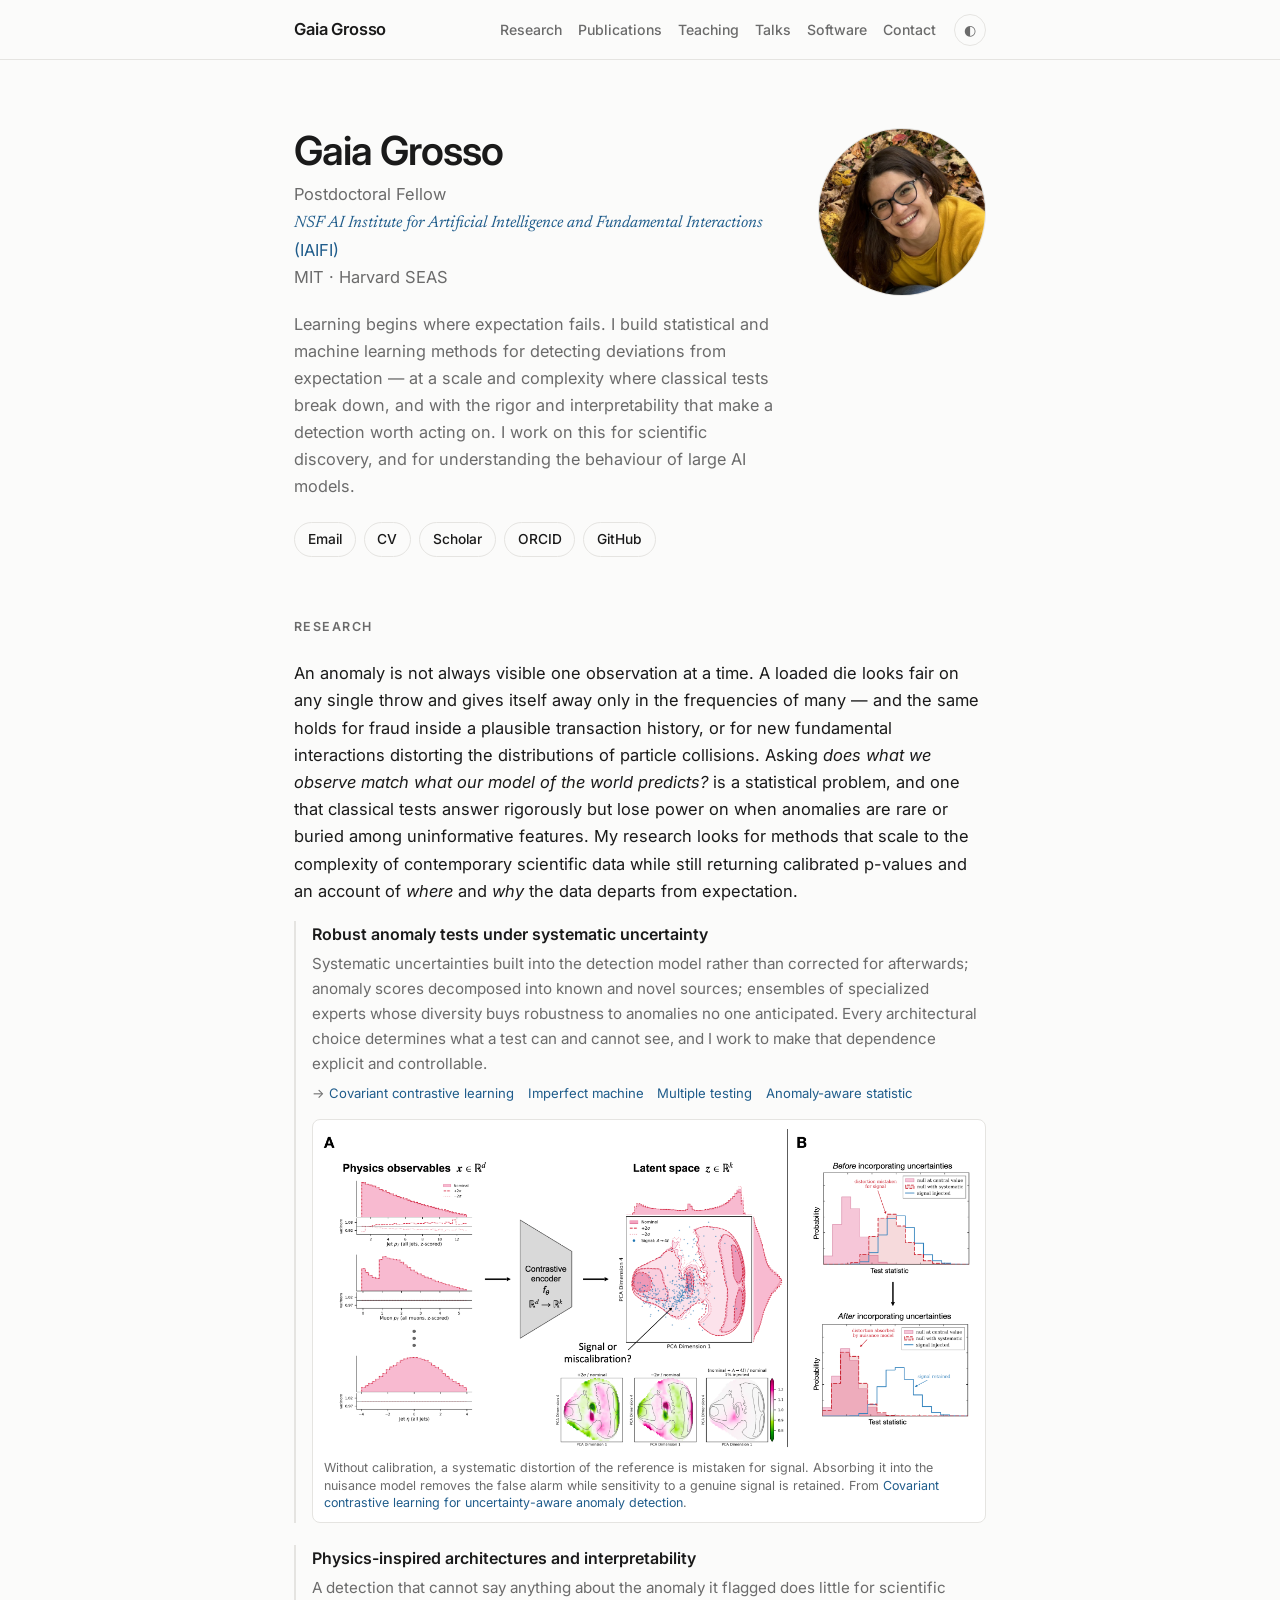
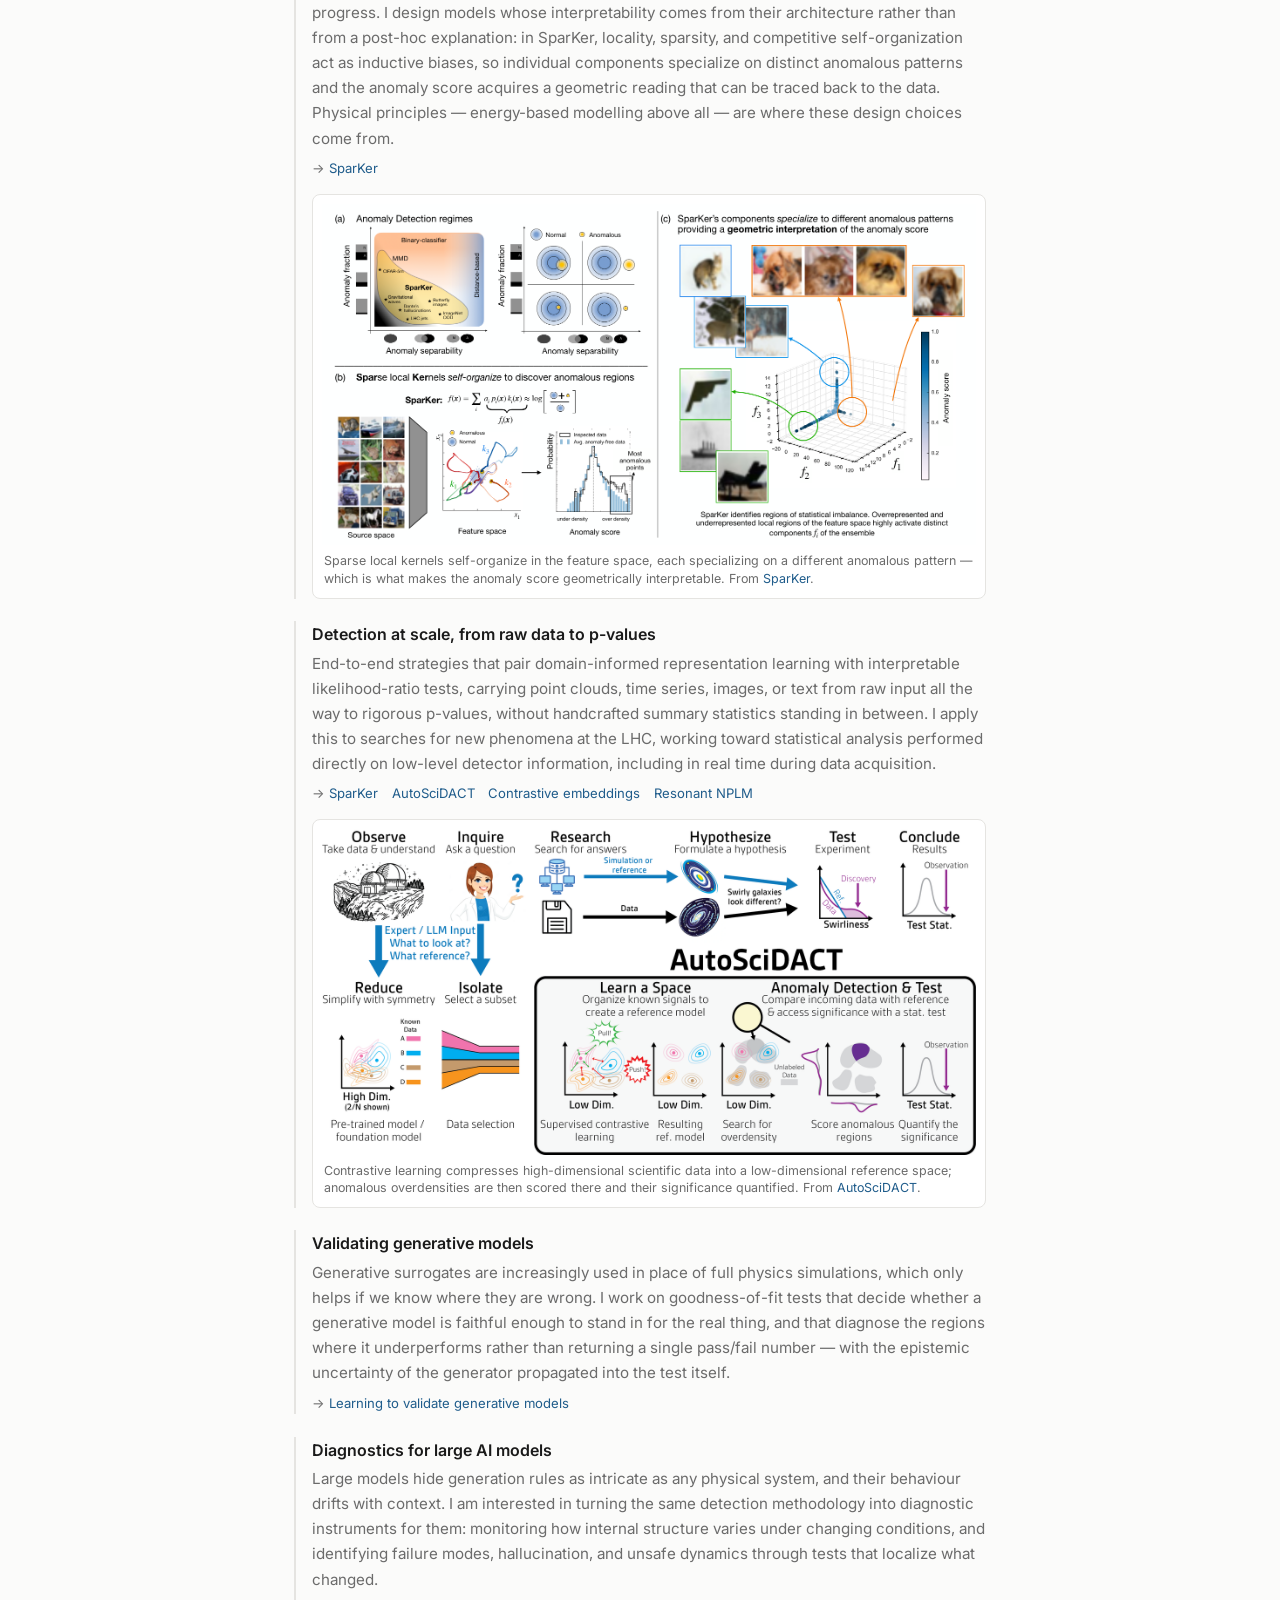
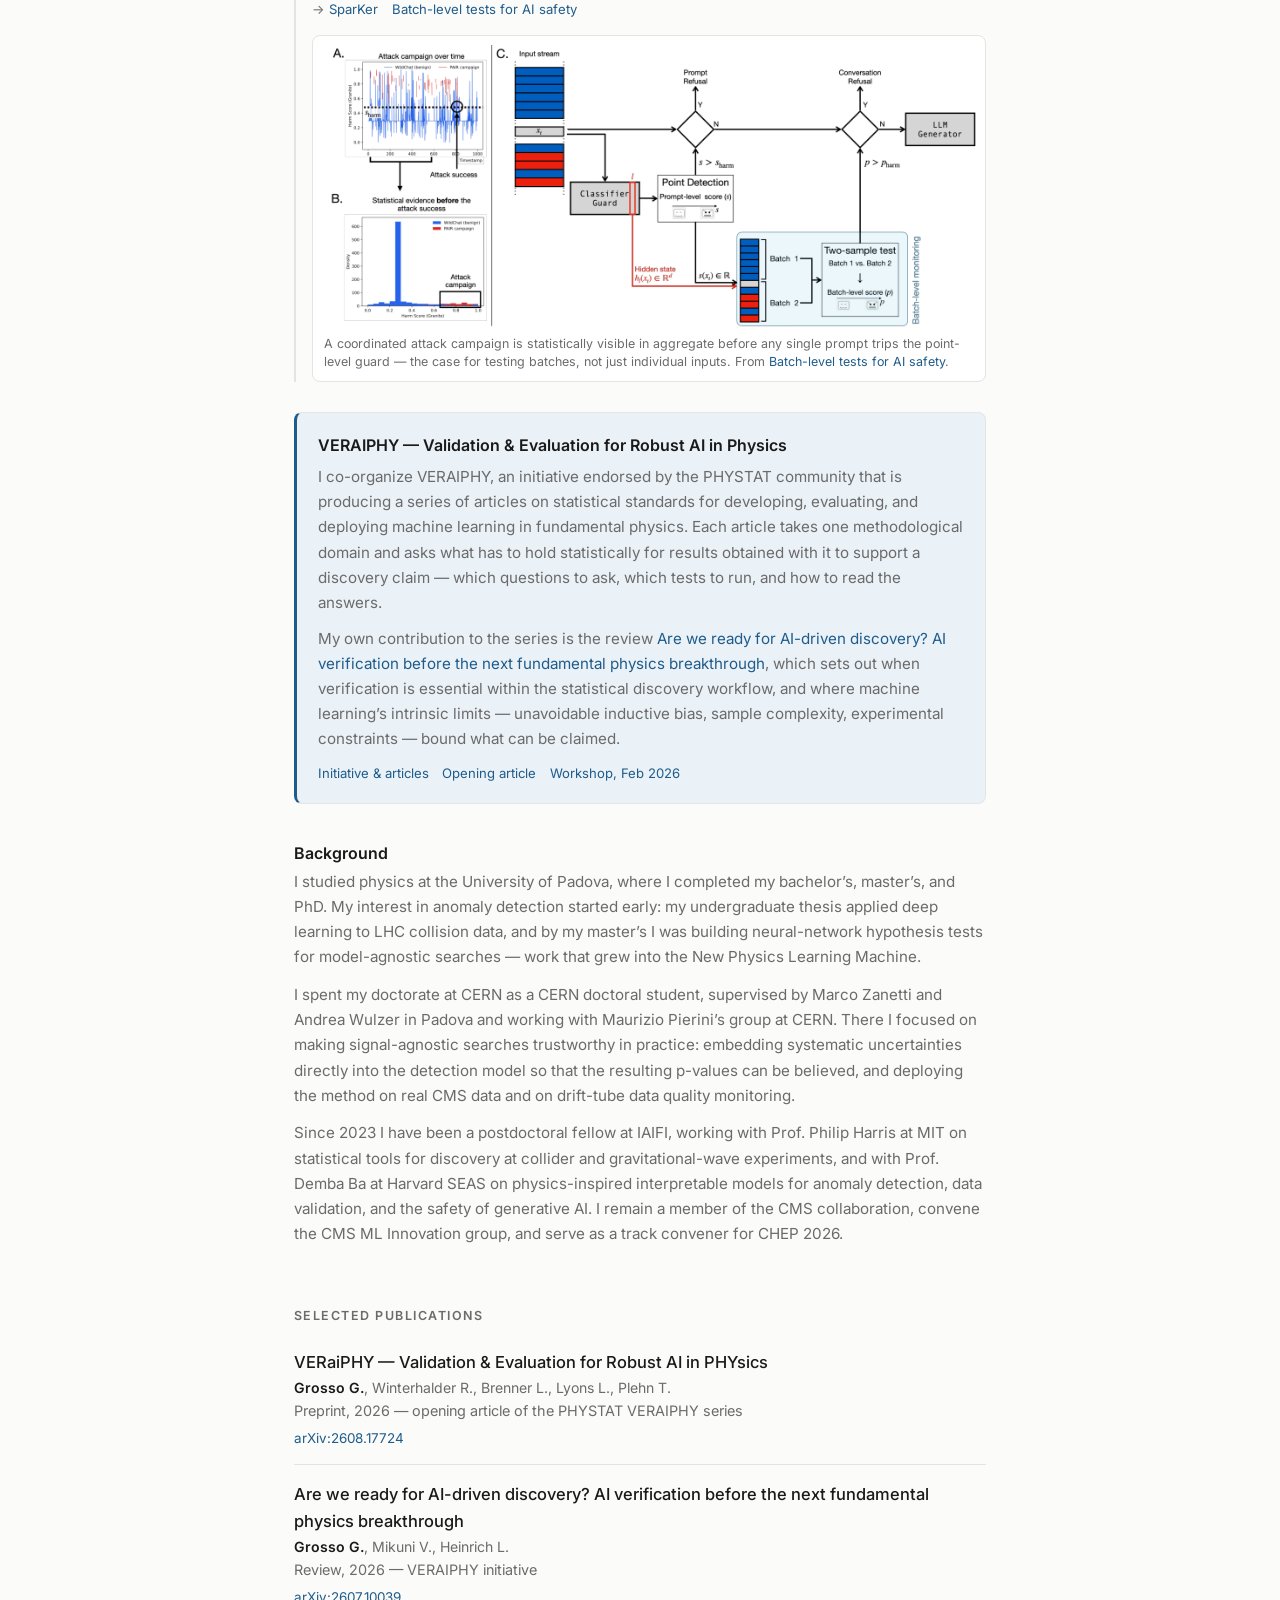
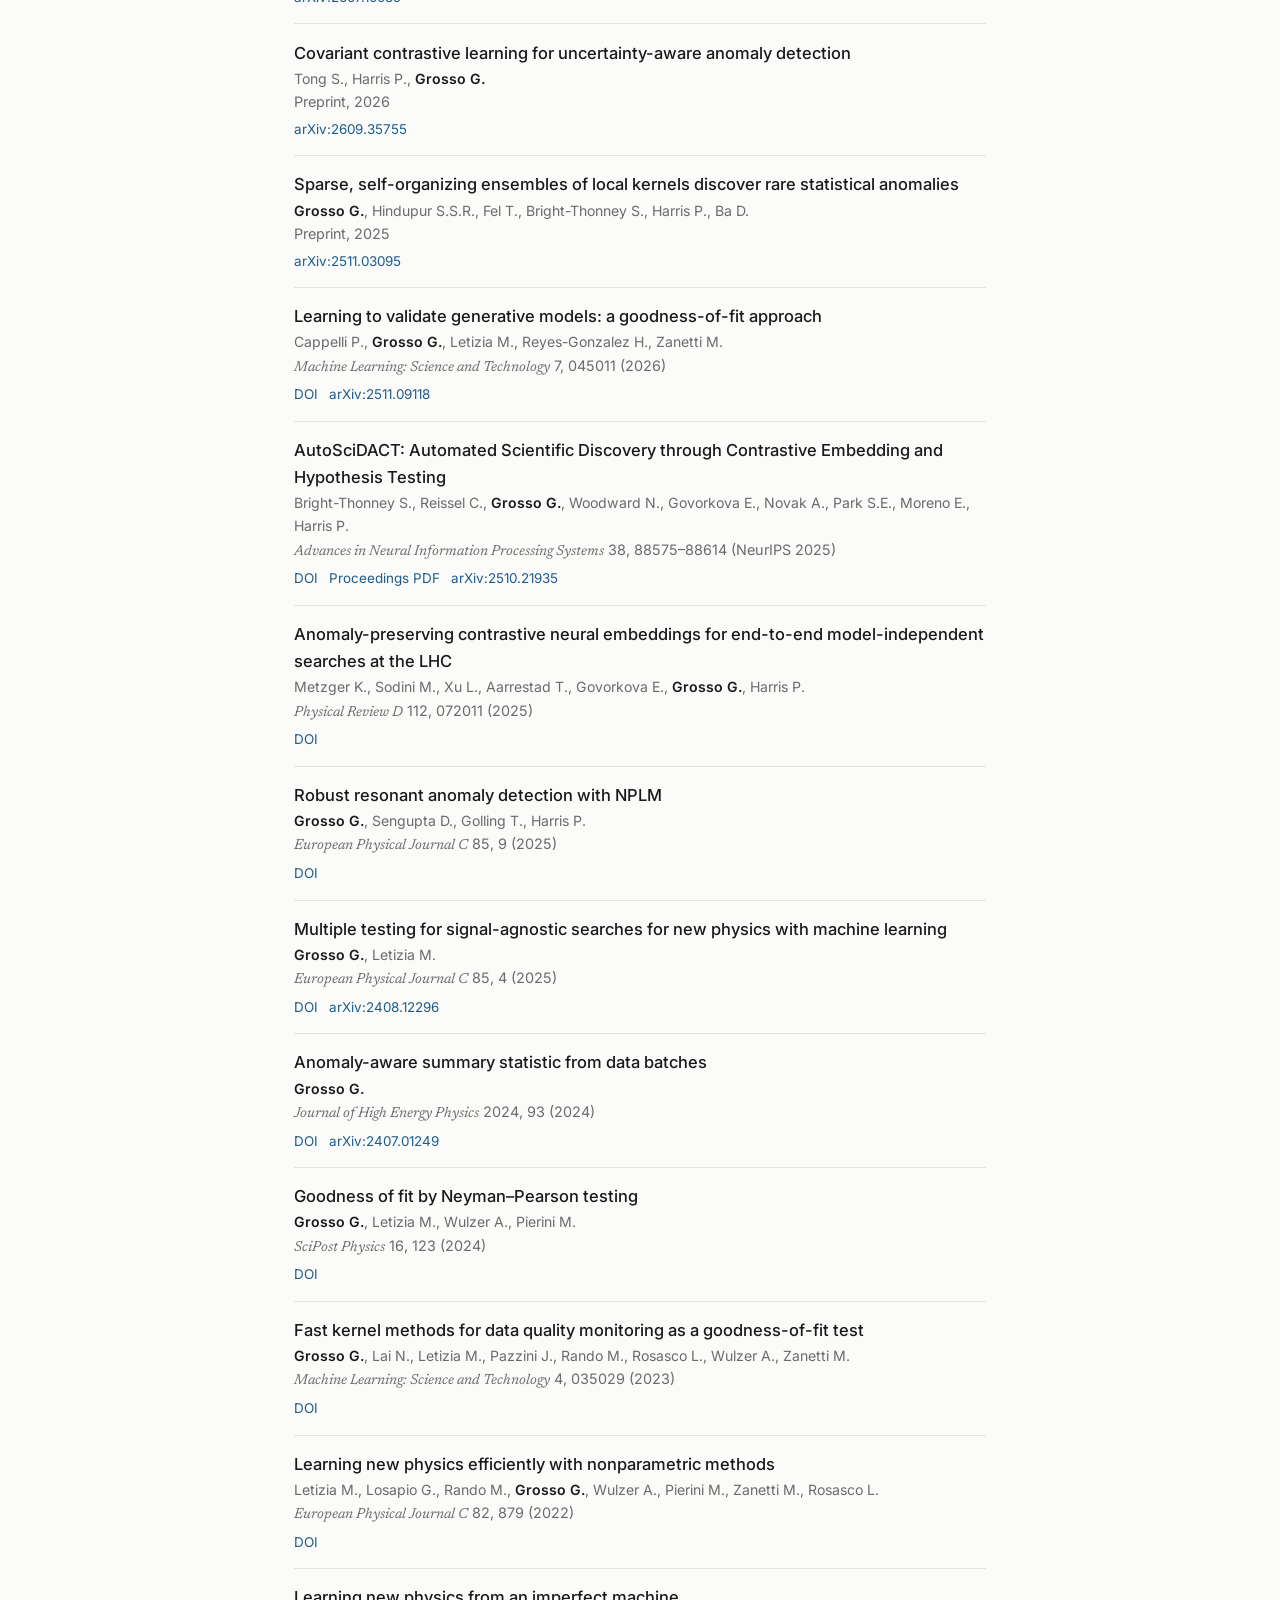
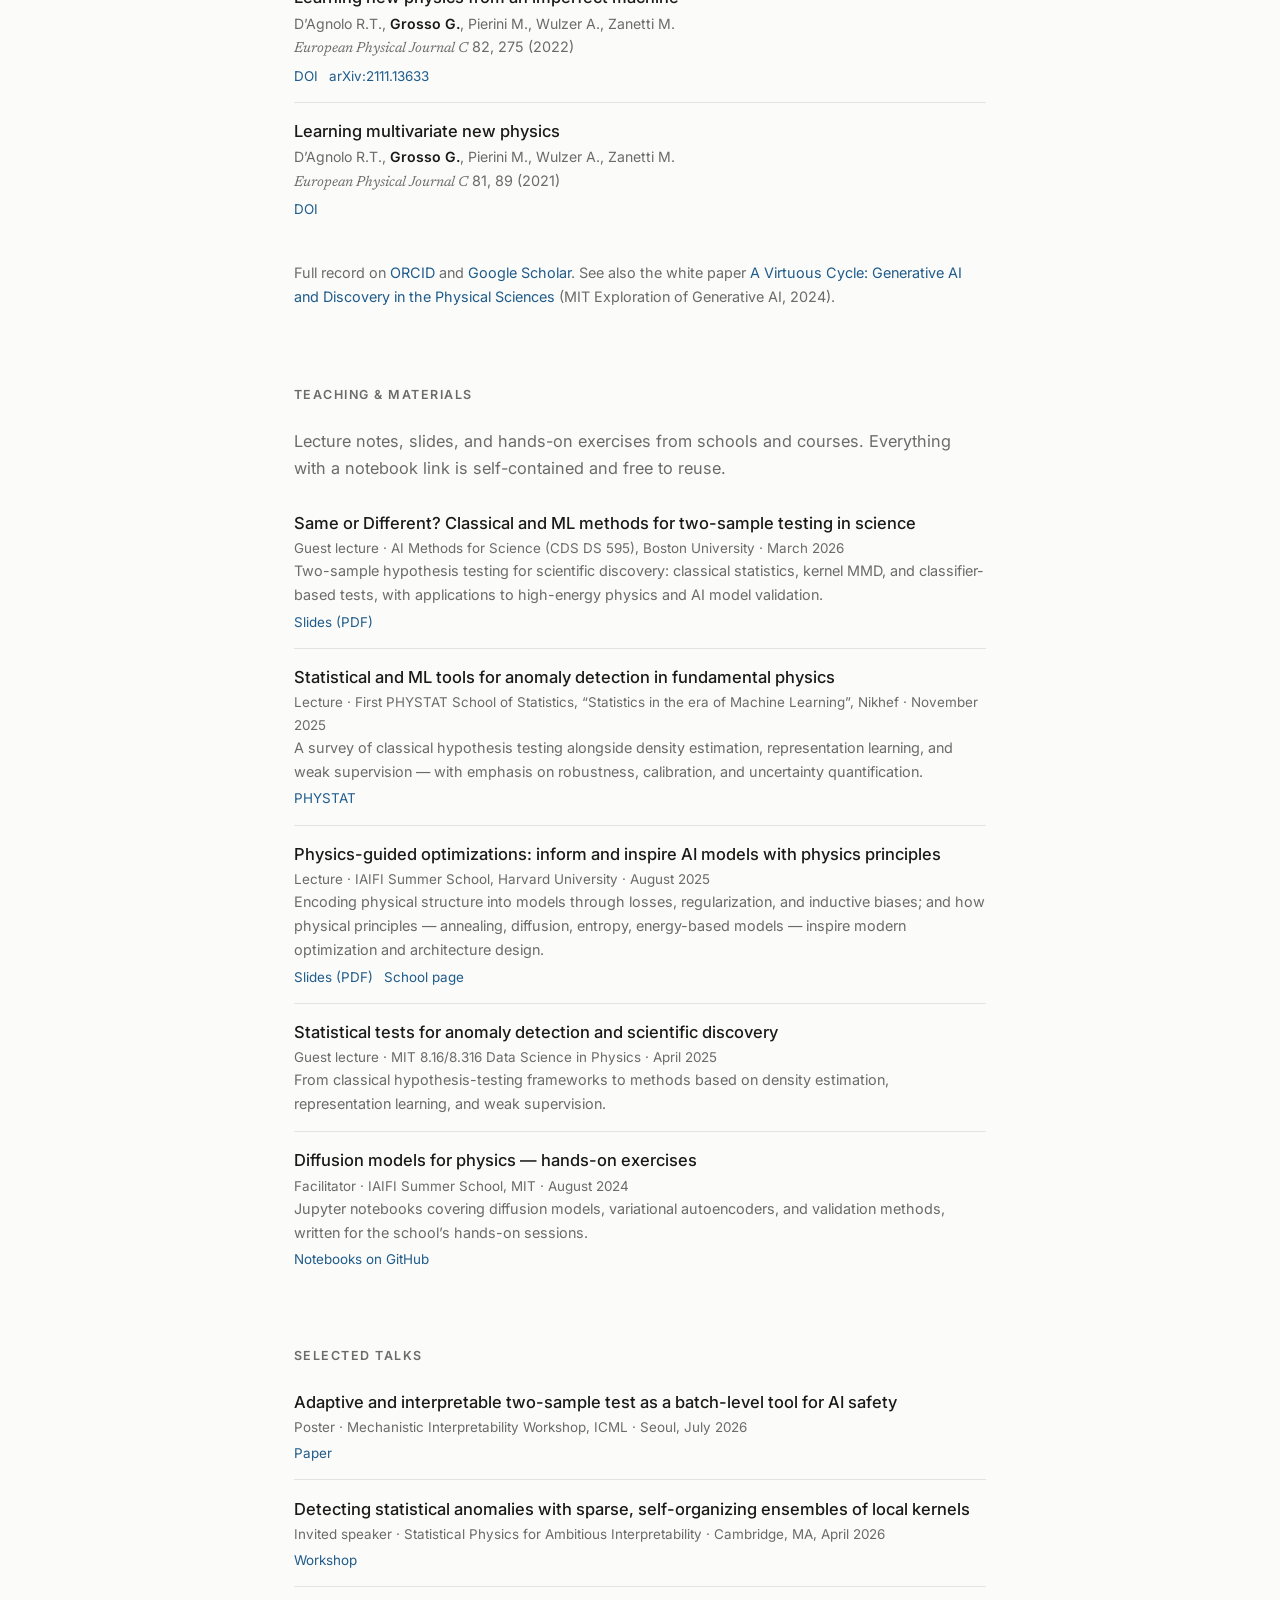
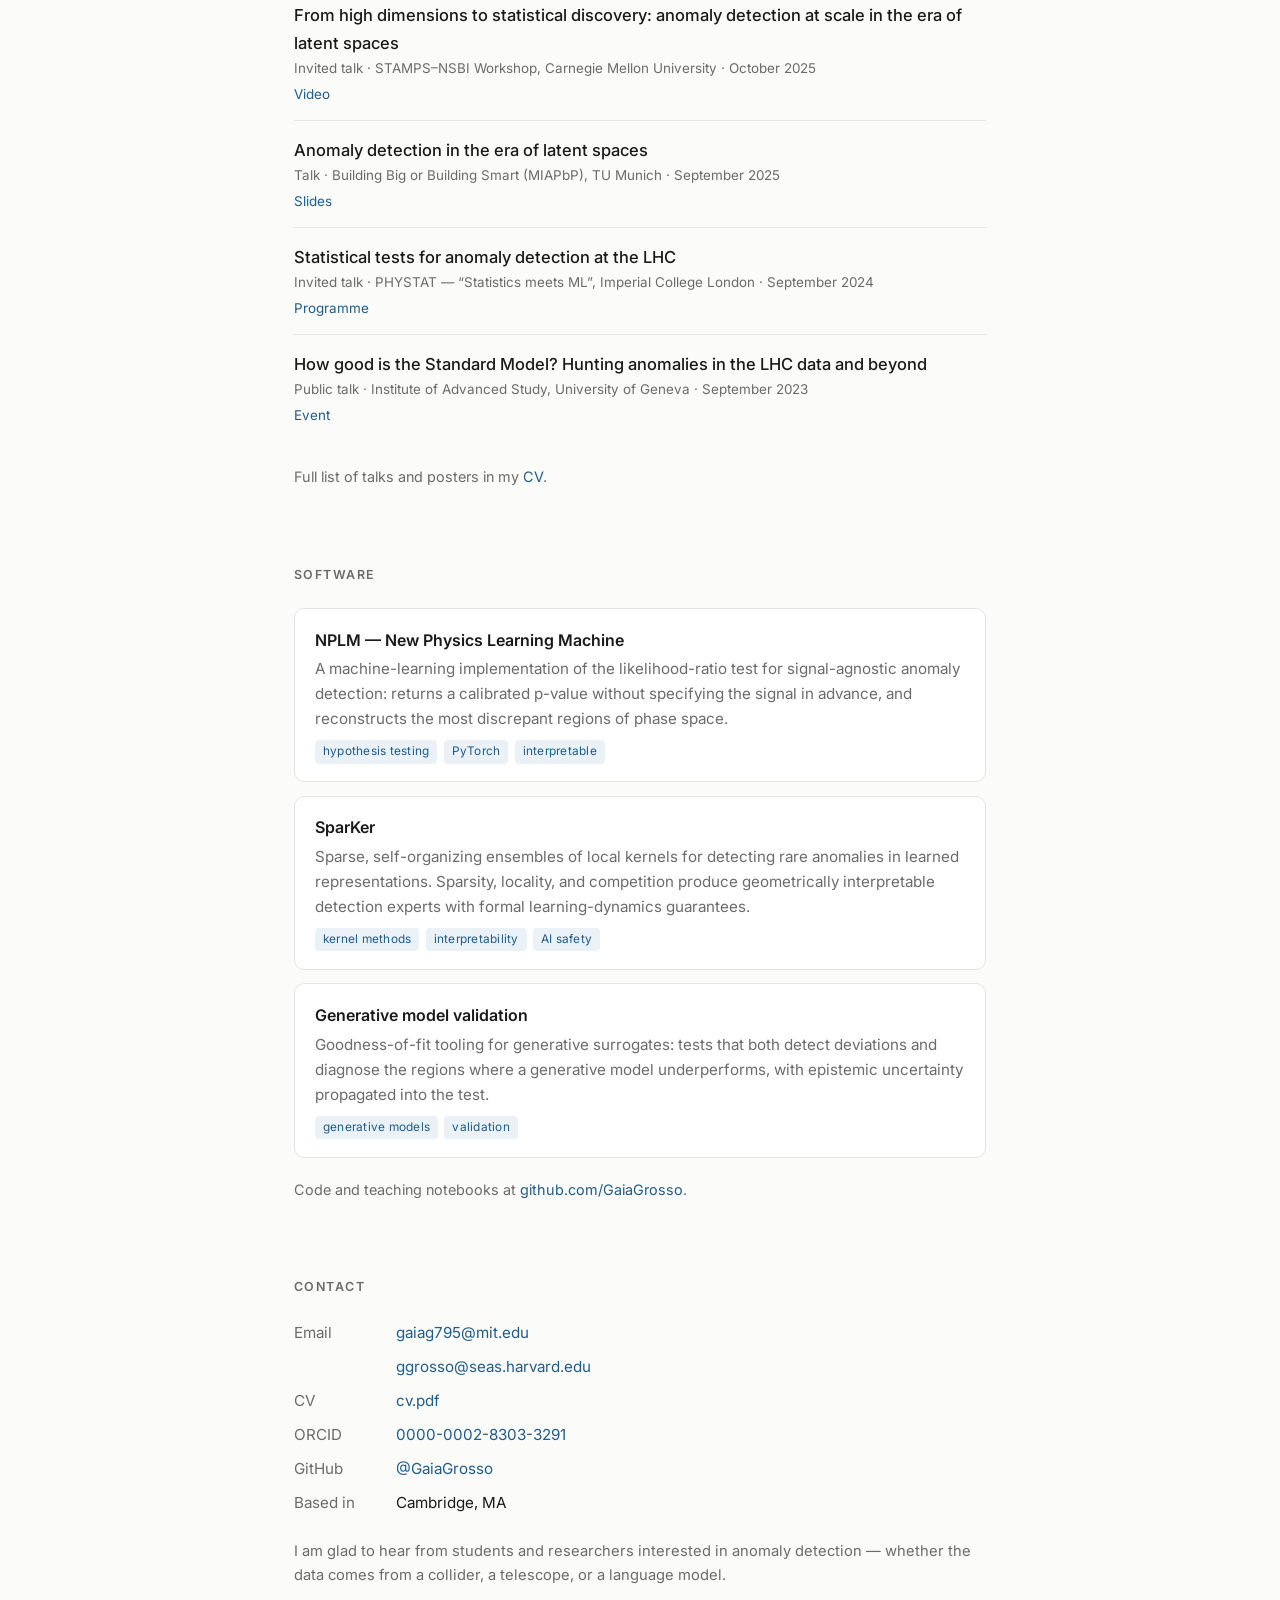
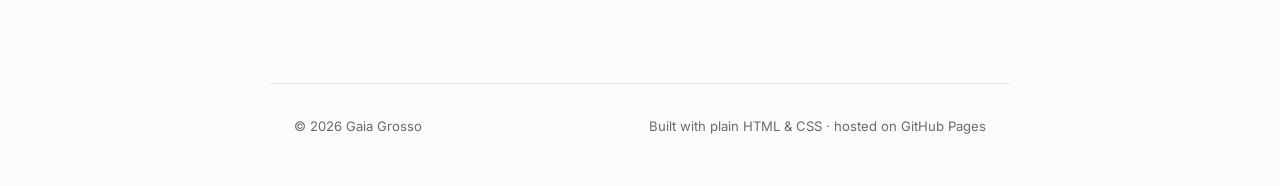
==== commit 75e9681a: "Shelley's paper added" ====
--- a/index.html
+++ b/index.html
@@ -284,13 +284,14 @@
         </p>
         <div class="refs">
           &rarr;
+          <a href="#pub-covariant">Covariant contrastive learning</a>
           <a href="#pub-imperfect">Imperfect machine</a>
           <a href="#pub-multiple">Multiple testing</a>
           <a href="#pub-batches">Anomaly-aware statistic</a>
         </div>
         <figure class="thread-fig">
           <img src="fig-robustness.png" alt="Test-statistic distributions before and after uncertainty calibration.">
-          <figcaption>Without calibration, a systematic distortion of the reference is mistaken for signal. Absorbing it into the nuisance model removes the false alarm while sensitivity to a genuine signal is retained. From <a href="#pub-imperfect">Learning new physics from an imperfect machine</a>.</figcaption>
+          <figcaption>Without calibration, a systematic distortion of the reference is mistaken for signal. Absorbing it into the nuisance model removes the false alarm while sensitivity to a genuine signal is retained. From <a href="#pub-covariant">Covariant contrastive learning for uncertainty-aware anomaly detection</a>.</figcaption>
         </figure>
       </div>
       <div class="thread">
@@ -439,6 +440,13 @@
       <div class="entry-links"><a href="https://arxiv.org/abs/2607.10039">arXiv:2607.10039</a></div>
     </div>
 
+    <div class="entry" id="pub-covariant">
+      <div class="entry-title">Covariant contrastive learning for uncertainty-aware anomaly detection</div>
+      <div class="authors">Tong S., Harris P., <span class="me">Grosso G.</span></div>
+      <div class="entry-meta">Preprint, 2026</div>
+      <div class="entry-links"><a href="https://arxiv.org/abs/2609.35755">arXiv:2609.35755</a></div>
+    </div>
+
     <div class="entry" id="pub-sparker">
       <div class="entry-title">Sparse, self-organizing ensembles of local kernels discover rare statistical anomalies</div>
       <div class="authors"><span class="me">Grosso G.</span>, Hindupur S.S.R., Fel T., Bright-Thonney S., Harris P., Ba D.</div>
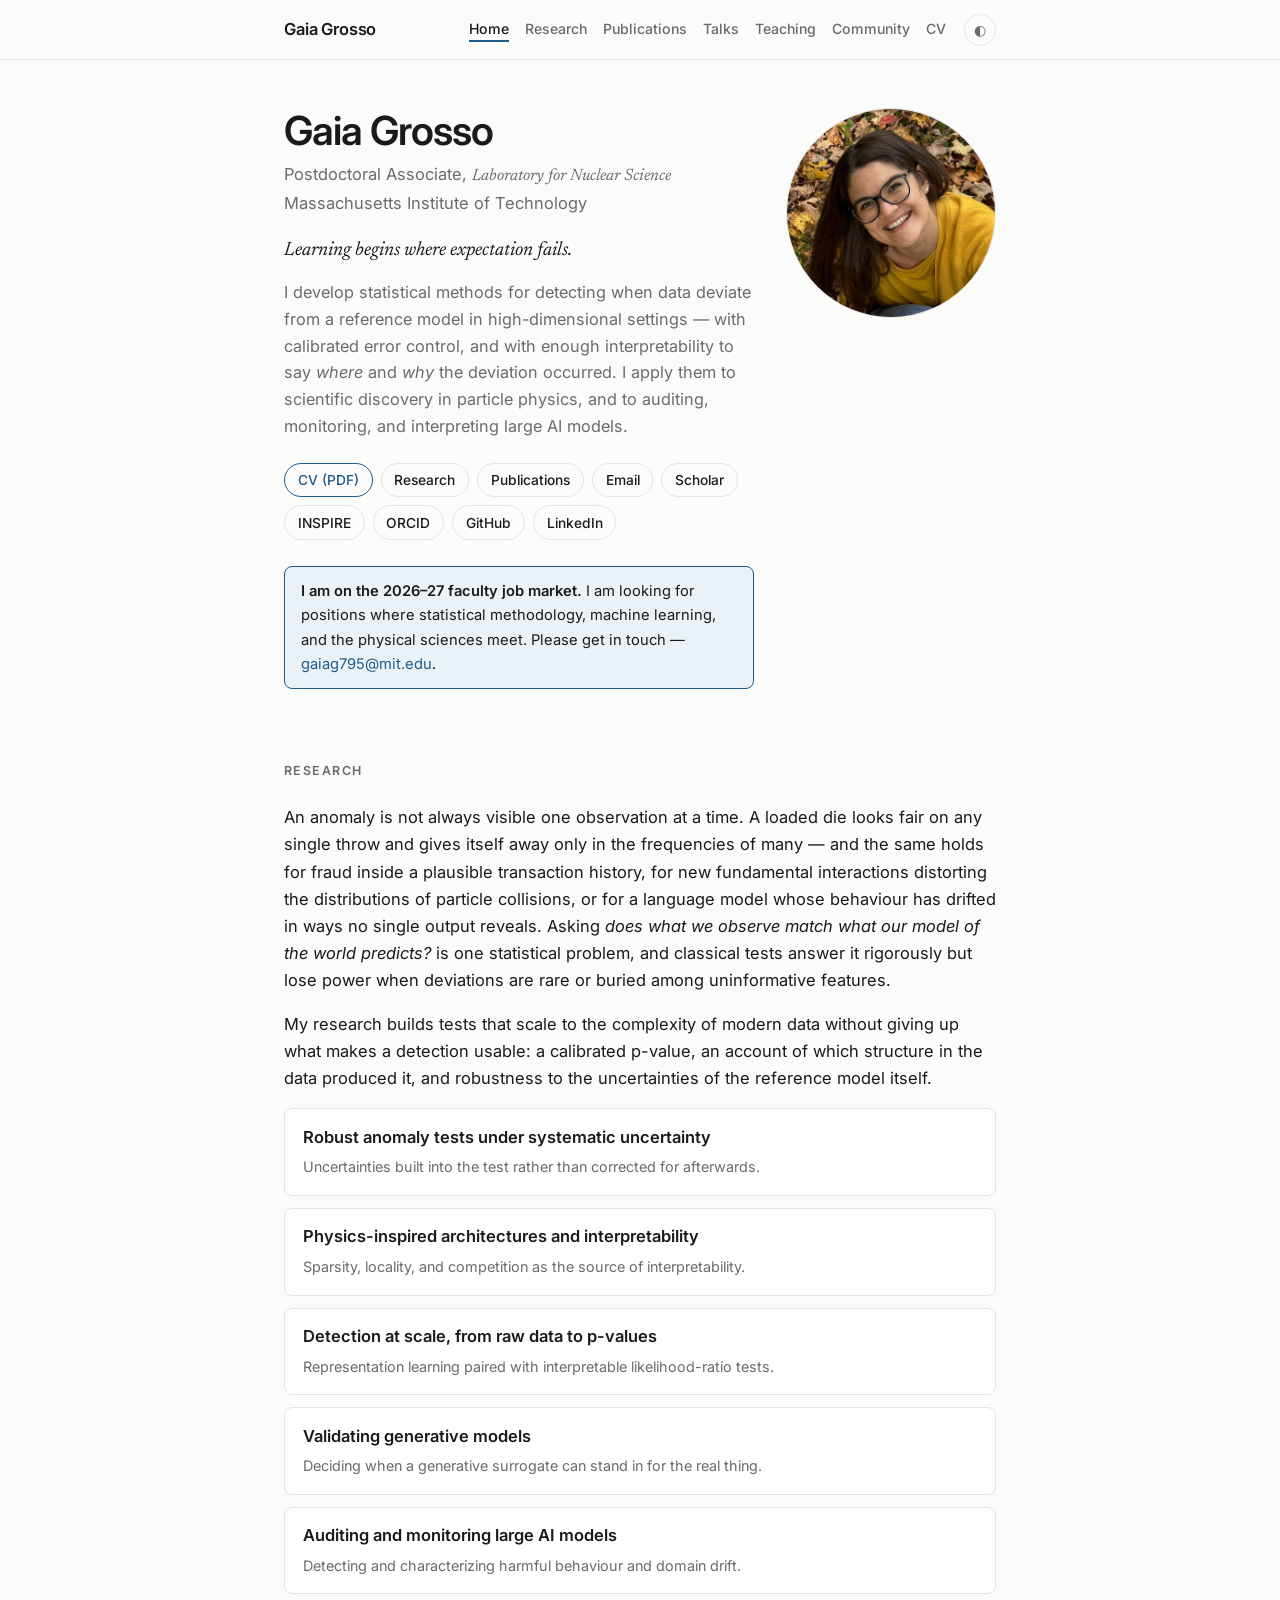
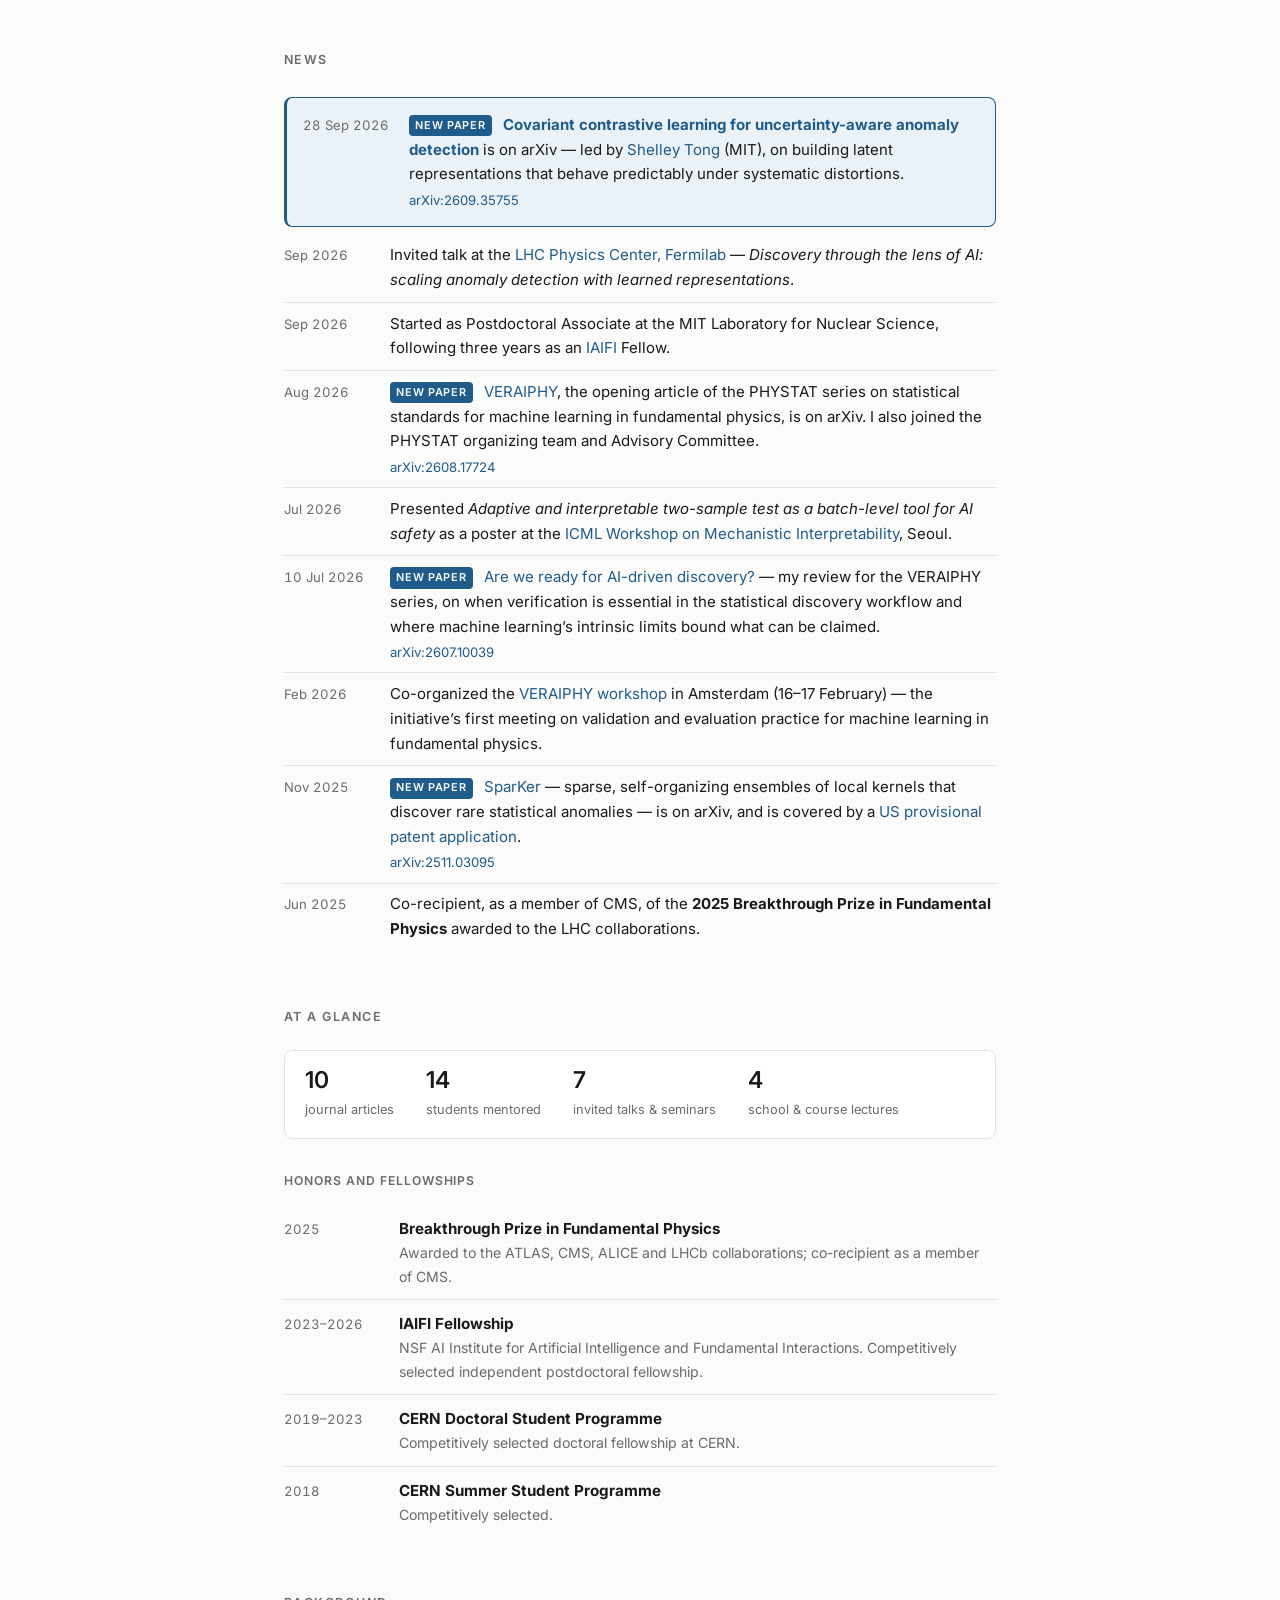
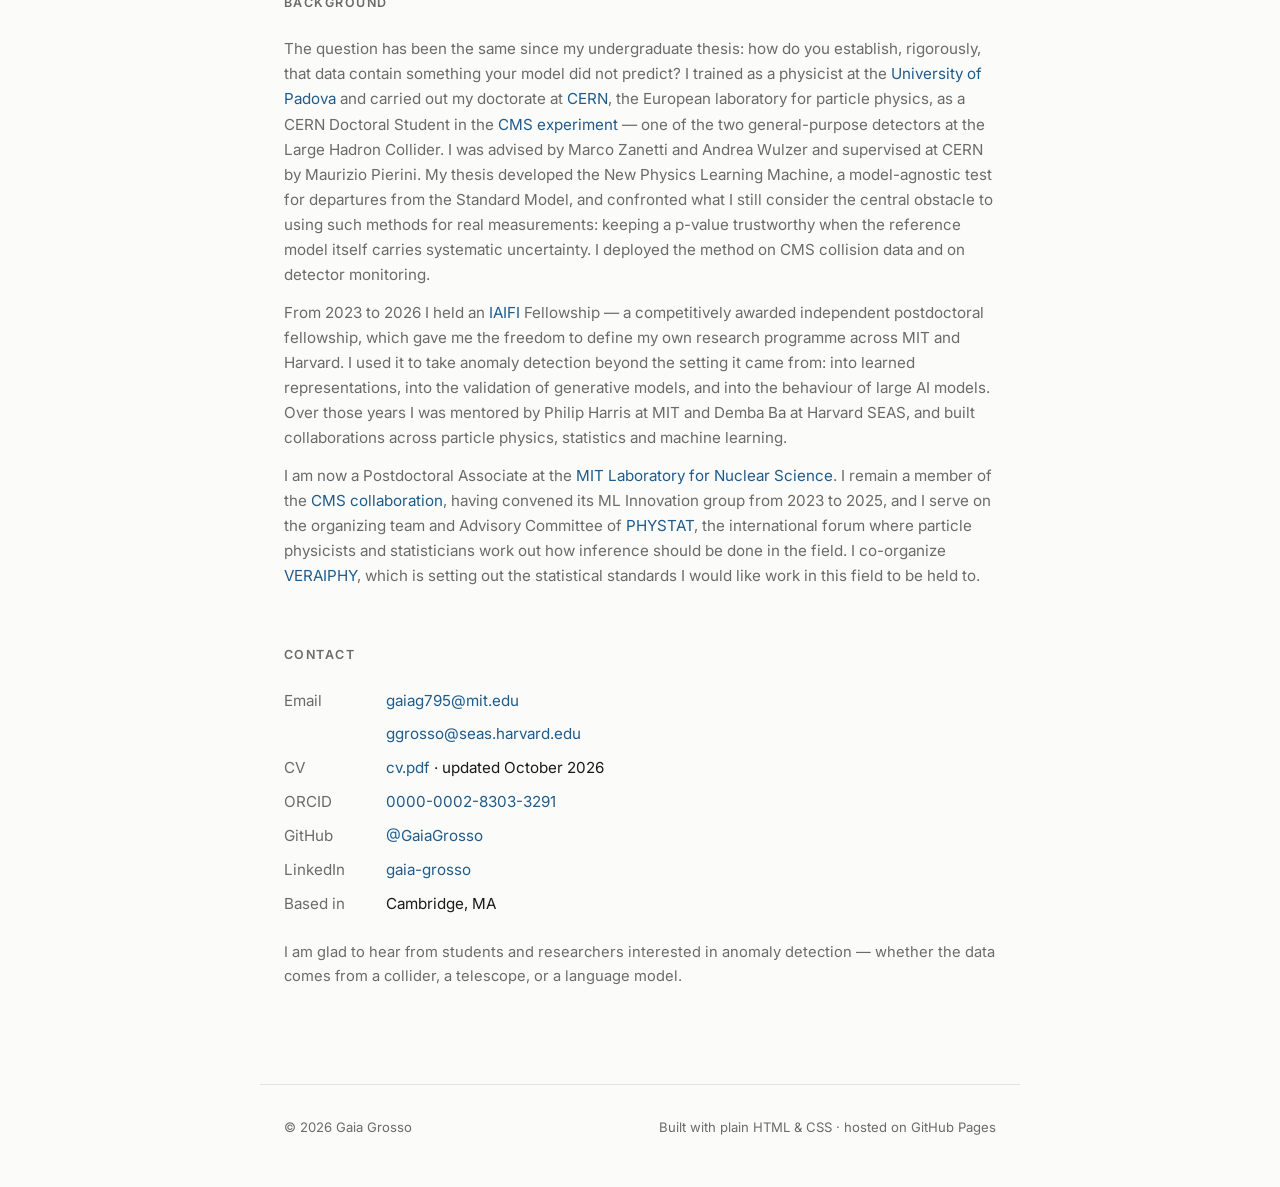
==== commit e3f89322: "Restructure site: multi-page layout, updated CV" ====
--- a/index.html
+++ b/index.html
@@ -4,223 +4,29 @@
 <meta charset="utf-8">
 <meta name="viewport" content="width=device-width, initial-scale=1">
 <title>Gaia Grosso</title>
-<meta name="description" content="Gaia Grosso — IAIFI Postdoctoral Fellow. Robust, interpretable statistical anomaly detection at scale, for scientific discovery and for understanding large AI models.">
-
+<meta name="description" content="Gaia Grosso — statistical methods for detecting when data deviate from a reference model, for scientific discovery and for auditing large AI models. Postdoctoral Associate, MIT.">
 <meta property="og:title" content="Gaia Grosso">
-<meta property="og:description" content="Robust, interpretable statistical anomaly detection at scale — for scientific discovery and for understanding large AI models.">
+<meta property="og:description" content="Statistical methods for detecting when data deviate from a reference model — for scientific discovery and for auditing large AI models.">
 <meta property="og:image" content="photo.jpg">
 <meta property="og:type" content="website">
-
 <link rel="preconnect" href="https://fonts.googleapis.com">
 <link rel="preconnect" href="https://fonts.gstatic.com" crossorigin>
 <link href="https://fonts.googleapis.com/css2?family=Inter:wght@400;500;600&family=Newsreader:ital,opsz,wght@0,6..72,400;1,6..72,400&display=swap" rel="stylesheet">
-
-<style>
-  :root {
-    --bg: #fbfbfa;
-    --surface: #ffffff;
-    --text: #1a1a1a;
-    --muted: #6b6b6b;
-    --line: #e5e4e1;
-    --accent: #1f5c8b;
-    --accent-soft: #eaf1f7;
-    --max: 740px;
-  }
-  [data-theme="dark"] {
-    --bg: #131415;
-    --surface: #191a1c;
-    --text: #eceae6;
-    --muted: #9a9a97;
-    --line: #2b2c2f;
-    --accent: #7db3dc;
-    --accent-soft: #1c2a35;
-  }
-
-  * { box-sizing: border-box; }
-  html { scroll-behavior: smooth; scroll-padding-top: 5rem; }
-
-  body {
-    margin: 0;
-    background: var(--bg);
-    color: var(--text);
-    font-family: "Inter", -apple-system, BlinkMacSystemFont, "Segoe UI", sans-serif;
-    font-size: 16.5px;
-    line-height: 1.65;
-    -webkit-font-smoothing: antialiased;
-    transition: background .25s ease, color .25s ease;
-  }
-
-  a { color: var(--accent); text-decoration: none; }
-  a:hover { text-decoration: underline; text-underline-offset: 2px; }
-
-  /* ---------- nav ---------- */
-  header.nav {
-    position: sticky; top: 0; z-index: 20;
-    background: color-mix(in srgb, var(--bg) 88%, transparent);
-    backdrop-filter: blur(10px);
-    border-bottom: 1px solid var(--line);
-  }
-  .nav-inner {
-    max-width: var(--max); margin: 0 auto; padding: .85rem 1.5rem;
-    display: flex; align-items: center; gap: 1.15rem;
-  }
-  .nav-name { font-weight: 600; letter-spacing: -.01em; margin-right: auto; }
-  .nav-links { display: flex; gap: 1rem; flex-wrap: wrap; }
-  .nav-links a { color: var(--muted); font-size: .88rem; font-weight: 500; }
-  .nav-links a:hover { color: var(--text); text-decoration: none; }
-
-  #theme-toggle {
-    background: none; border: 1px solid var(--line); color: var(--muted);
-    border-radius: 999px; width: 32px; height: 32px; cursor: pointer;
-    display: grid; place-items: center; font-size: .9rem; flex: none;
-    transition: border-color .2s, color .2s;
-  }
-  #theme-toggle:hover { color: var(--text); border-color: var(--muted); }
-
-  /* ---------- layout ---------- */
-  main { max-width: var(--max); margin: 0 auto; padding: 0 1.5rem 5rem; }
-  section { padding-top: 3.75rem; }
-
-  h1 {
-    font-size: clamp(1.9rem, 5vw, 2.5rem);
-    line-height: 1.15; letter-spacing: -.025em;
-    font-weight: 600; margin: 0 0 .4rem;
-  }
-  h2 {
-    font-size: .78rem; font-weight: 600;
-    letter-spacing: .12em; text-transform: uppercase;
-    color: var(--muted); margin: 0 0 1.4rem;
-  }
-  h3 { font-size: 1rem; font-weight: 600; margin: 0 0 .2rem; }
-  p { margin: 0 0 1rem; }
-  .lede { color: var(--muted); font-size: 1.02rem; }
-
-  /* ---------- hero ---------- */
-  .hero { padding-top: 4.25rem; display: flex; gap: 2rem; align-items: flex-start; }
-  .hero-text { flex: 1; min-width: 0; }
-  .role { color: var(--muted); margin: 0 0 1.25rem; }
-  .role em { font-family: "Newsreader", Georgia, serif; font-style: italic; }
-
-  .avatar {
-    width: 168px; height: 168px; border-radius: 50%;
-    object-fit: cover; flex: none;
-    border: 1px solid var(--line); background: var(--surface);
-  }
-
-  .links { display: flex; flex-wrap: wrap; gap: .5rem; margin-top: 1.4rem; }
-  .links a {
-    font-size: .86rem; font-weight: 500;
-    padding: .32rem .8rem; border-radius: 999px;
-    border: 1px solid var(--line); color: var(--text);
-    transition: background .18s, border-color .18s;
-  }
-  .links a:hover {
-    background: var(--accent-soft); border-color: var(--accent);
-    color: var(--accent); text-decoration: none;
-  }
-
-  /* ---------- lists ---------- */
-  ul.bullets { padding-left: 1.15rem; margin: 0 0 1rem; }
-  ul.bullets li { margin-bottom: .35rem; }
-
-  .threads { display: grid; gap: 1.4rem; }
-  .thread { border-left: 2px solid var(--line); padding-left: 1rem; }
-  .thread p { margin: 0; color: var(--muted); font-size: .95rem; }
-  .refs { margin-top: .45rem; font-size: .82rem; color: var(--muted); }
-  .refs a { margin-right: .6rem; white-space: nowrap; }
-
-  /* VERAIPHY block at the end of Research */
-  .initiative {
-    margin-top: 1.9rem; padding: 1.15rem 1.3rem;
-    border: 1px solid var(--line); border-left: 3px solid var(--accent);
-    border-radius: 8px; background: var(--accent-soft);
-  }
-  .initiative h3 { margin-bottom: .4rem; }
-  .initiative p { margin: 0; color: var(--muted); font-size: .95rem; }
-  .initiative p + p { margin-top: .7rem; }
-  .initiative .refs { margin-top: .7rem; }
-
-  .bio { color: var(--muted); font-size: .95rem; margin-bottom: .8rem; }
-  .bio:last-of-type { margin-bottom: 0; }
-
-  /* wide figure, full column width, below the paragraph */
-  .thread-fig {
-    margin: .9rem 0 0; padding: .55rem;
-    border: 1px solid var(--line); border-radius: 8px;
-    background: #fff;
-  }
-  .thread-fig img { display: block; width: 100%; height: auto; border-radius: 3px; }
-  .thread-fig figcaption {
-    font-size: .78rem; color: var(--muted); line-height: 1.4;
-    margin-top: .45rem; padding: 0 .15rem .1rem;
-  }
-
-  /* ---------- entries (publications / teaching) ---------- */
-  .entry { padding: .95rem 0; border-top: 1px solid var(--line); scroll-margin-top: 6rem; }
-  .entry:first-of-type { border-top: none; padding-top: 0; }
-  .entry:target {
-    background: var(--accent-soft);
-    box-shadow: 0 0 0 .6rem var(--accent-soft);
-    border-radius: 3px;
-  }
-  .entry-title { font-weight: 500; }
-  .entry-meta { color: var(--muted); font-size: .9rem; }
-  .venue { font-family: "Newsreader", Georgia, serif; font-style: italic; }
-  .entry-links { font-size: .84rem; margin-top: .25rem; display: flex; gap: .7rem; flex-wrap: wrap; }
-  .authors { color: var(--muted); font-size: .88rem; }
-  .authors .me { font-weight: 600; color: var(--text); }
-  .where { font-size: .84rem; color: var(--muted); }
-
-  /* ---------- projects ---------- */
-  .project {
-    border: 1px solid var(--line); border-radius: 10px;
-    padding: 1.1rem 1.25rem; margin-bottom: .85rem;
-    background: var(--surface);
-    transition: border-color .18s;
-  }
-  .project:hover { border-color: var(--accent); }
-  .project p { margin: 0; color: var(--muted); font-size: .95rem; }
-  .project .tags { margin-top: .55rem; display: flex; gap: .4rem; flex-wrap: wrap; }
-  .tag {
-    font-size: .74rem; letter-spacing: .02em;
-    padding: .12rem .5rem; border-radius: 4px;
-    background: var(--accent-soft); color: var(--accent);
-  }
-
-  /* ---------- contact ---------- */
-  .contact-grid { display: grid; gap: .55rem; }
-  .contact-row { display: flex; gap: .9rem; font-size: .95rem; }
-  .contact-row span:first-child { color: var(--muted); min-width: 5.5rem; flex: none; }
-
-  footer {
-    max-width: var(--max); margin: 0 auto;
-    padding: 2rem 1.5rem 3rem;
-    border-top: 1px solid var(--line);
-    color: var(--muted); font-size: .82rem;
-    display: flex; justify-content: space-between; gap: 1rem; flex-wrap: wrap;
-  }
-
-  @media (max-width: 600px) {
-    .hero { flex-direction: column-reverse; align-items: flex-start; gap: 1.25rem; }
-    .avatar { width: 130px; height: 130px; }
-    .nav-inner { flex-wrap: wrap; }
-    .nav-name { width: 100%; margin-right: 0; }
-    .nav-links { gap: .8rem; }
-  }
-</style>
+<link rel="stylesheet" href="style.css">
 </head>
 <body>
 
 <header class="nav">
   <div class="nav-inner">
-    <span class="nav-name">Gaia Grosso</span>
+    <a class="nav-name" href="index.html">Gaia Grosso</a>
     <nav class="nav-links">
-      <a href="#research">Research</a>
-      <a href="#publications">Publications</a>
-      <a href="#teaching">Teaching</a>
-      <a href="#talks">Talks</a>
-      <a href="#software">Software</a>
-      <a href="#contact">Contact</a>
+      <a href="index.html" class="here">Home</a>
+      <a href="research.html">Research</a>
+      <a href="publications.html">Publications</a>
+      <a href="talks.html">Talks</a>
+      <a href="teaching.html">Teaching</a>
+      <a href="community.html">Community</a>
+      <a href="cv.pdf">CV</a>
     </nav>
     <button id="theme-toggle" aria-label="Toggle dark mode" title="Toggle dark mode">◐</button>
   </div>
@@ -228,485 +34,255 @@
 
 <main>
 
-  <!-- ============================= HERO ============================= -->
   <section class="hero" id="top">
     <div class="hero-text">
       <h1>Gaia Grosso</h1>
       <p class="role">
-        Postdoctoral Fellow<br>
-        <a href="https://iaifi.org/"><em>NSF AI Institute for Artificial Intelligence and
-        Fundamental Interactions</em> (IAIFI)</a><br>
-        MIT &middot; Harvard SEAS
+        Postdoctoral Associate, <em>Laboratory for Nuclear Science</em><br>
+        Massachusetts Institute of Technology
       </p>
+      <p class="pull">Learning begins where expectation fails.</p>
       <p class="lede">
-        Learning begins where expectation fails. I build statistical and machine learning
-        methods for detecting deviations from expectation &mdash; at a scale and complexity
-        where classical tests break down, and with the rigor and interpretability that make a
-        detection worth acting on. I work on this for scientific discovery, and for
-        understanding the behaviour of large AI models.
+        I develop statistical methods for detecting when data deviate from a reference model in
+        high-dimensional settings &mdash; with calibrated error control, and with enough
+        interpretability to say <em>where</em> and <em>why</em> the deviation occurred. I apply
+        them to scientific discovery in particle physics, and to auditing, monitoring, and
+        interpreting large AI models.
       </p>
       <div class="links">
+        <a class="primary" href="cv.pdf">CV (PDF)</a>
+        <a href="research.html">Research</a>
+        <a href="publications.html">Publications</a>
         <a href="mailto:gaiag795@mit.edu">Email</a>
-        <a href="cv.pdf">CV</a>
         <a href="https://scholar.google.com/citations?user=hSk0b3oAAAAJ">Scholar</a>
+        <a href="https://inspirehep.net/authors/1799404">INSPIRE</a>
         <a href="https://orcid.org/0000-0002-8303-3291">ORCID</a>
         <a href="https://github.com/GaiaGrosso">GitHub</a>
-      </div>
-    </div>
-    <!-- Drop a square photo named photo.jpg next to this file; hides itself if missing. -->
+        <a href="https://www.linkedin.com/in/gaia-grosso-a04185155">LinkedIn</a>
+      </div>
+      <!-- Remove this banner once the search is over. -->
+      <p class="market">
+        <strong>I am on the 2026&ndash;27 faculty job market.</strong>
+        I am looking for positions where statistical methodology, machine learning, and the
+        physical sciences meet. Please get in touch &mdash;
+        <a href="mailto:gaiag795@mit.edu">gaiag795@mit.edu</a>.
+      </p>
+    </div>
     <img class="avatar" src="photo.jpg" alt="Gaia Grosso" onerror="this.style.display='none'">
   </section>
 
-  <!-- ============================= RESEARCH ============================= -->
-  <section id="research">
+  <!-- ============================= RESEARCH SUMMARY ============================= -->
+  <section id="research-summary">
     <h2>Research</h2>
     <p>
       An anomaly is not always visible one observation at a time. A loaded die looks fair on any
       single throw and gives itself away only in the frequencies of many &mdash; and the same
-      holds for fraud inside a plausible transaction history, or for new fundamental
-      interactions distorting the distributions of particle collisions. Asking <em>does what we
-      observe match what our model of the world predicts?</em> is a statistical problem, and one
-      that classical tests answer rigorously but lose power on when anomalies are rare or buried
-      among uninformative features. My research looks for methods that scale to the complexity
-      of contemporary scientific data while still returning calibrated p-values and an account
-      of <em>where</em> and <em>why</em> the data departs from expectation.
-    </p>
-
-    <div class="threads">
-      <div class="thread">
-        <h3>Robust anomaly tests under systematic uncertainty</h3>
-        <p>
-          Systematic uncertainties built into the detection model rather than corrected for
-          afterwards; anomaly scores decomposed into known and novel sources; ensembles of
-          specialized experts whose diversity buys robustness to anomalies no one anticipated.
-          Every architectural choice determines what a test can and cannot see, and I work to
-          make that dependence explicit and controllable.
-        </p>
-        <div class="refs">
-          &rarr;
-          <a href="#pub-covariant">Covariant contrastive learning</a>
-          <a href="#pub-imperfect">Imperfect machine</a>
-          <a href="#pub-multiple">Multiple testing</a>
-          <a href="#pub-batches">Anomaly-aware statistic</a>
-        </div>
-        <figure class="thread-fig">
-          <img src="fig-robustness.png" alt="Test-statistic distributions before and after uncertainty calibration.">
-          <figcaption>Without calibration, a systematic distortion of the reference is mistaken for signal. Absorbing it into the nuisance model removes the false alarm while sensitivity to a genuine signal is retained. From <a href="#pub-covariant">Covariant contrastive learning for uncertainty-aware anomaly detection</a>.</figcaption>
-        </figure>
-      </div>
-      <div class="thread">
-        <h3>Physics-inspired architectures and interpretability</h3>
-        <p>
-          A detection that cannot say anything about the anomaly it flagged does little for
-          scientific progress. I design models whose interpretability comes from their
-          architecture rather than from a post-hoc explanation: in SparKer, locality, sparsity,
-          and competitive self-organization act as inductive biases, so individual components
-          specialize on distinct anomalous patterns and the anomaly score acquires a geometric
-          reading that can be traced back to the data. Physical principles &mdash; energy-based
-          modelling above all &mdash; are where these design choices come from.
-        </p>
-        <div class="refs">
-          &rarr;
-          <a href="#pub-sparker">SparKer</a>
-        </div>
-        <figure class="thread-fig">
-          <img src="fig-architectures.png" alt="SparKer: anomaly-detection regimes, sparse local kernels in feature space, and specialized components.">
-          <figcaption>Sparse local kernels self-organize in the feature space, each specializing on a different anomalous pattern &mdash; which is what makes the anomaly score geometrically interpretable. From <a href="#pub-sparker">SparKer</a>.</figcaption>
-        </figure>
-      </div>
-      <div class="thread">
-        <h3>Detection at scale, from raw data to p-values</h3>
-        <p>
-          End-to-end strategies that pair domain-informed representation learning with
-          interpretable likelihood-ratio tests, carrying point clouds, time series, images, or
-          text from raw input all the way to rigorous p-values, without handcrafted summary
-          statistics standing in between. I apply this to searches for new phenomena at the LHC,
-          working toward statistical analysis performed directly on low-level detector
-          information, including in real time during data acquisition.
-        </p>
-        <div class="refs">
-          &rarr;
-          <a href="#pub-sparker">SparKer</a>
-          <a href="#pub-autoscidact">AutoSciDACT</a>
-          <a href="#pub-contrastive">Contrastive embeddings</a>
-          <a href="#pub-resonant">Resonant NPLM</a>
-        </div>
-        <figure class="thread-fig">
-          <img src="fig-detection.png" alt="The AutoSciDACT pipeline, from observation through contrastive embedding to a test statistic.">
-          <figcaption>Contrastive learning compresses high-dimensional scientific data into a low-dimensional reference space; anomalous overdensities are then scored there and their significance quantified. From <a href="#pub-autoscidact">AutoSciDACT</a>.</figcaption>
-        </figure>
-      </div>
-      <div class="thread">
-        <h3>Validating generative models</h3>
-        <p>
-          Generative surrogates are increasingly used in place of full physics simulations, which
-          only helps if we know where they are wrong. I work on goodness-of-fit tests that decide
-          whether a generative model is faithful enough to stand in for the real thing, and that
-          diagnose the regions where it underperforms rather than returning a single pass/fail
-          number &mdash; with the epistemic uncertainty of the generator propagated into the test
-          itself.
-        </p>
-        <div class="refs">
-          &rarr;
-          <a href="#pub-genval">Learning to validate generative models</a>
-        </div>
-      </div>
-      <div class="thread">
-        <h3>Diagnostics for large AI models</h3>
-        <p>
-          Large models hide generation rules as intricate as any physical system, and their
-          behaviour drifts with context. I am interested in turning the same detection
-          methodology into diagnostic instruments for them: monitoring how internal structure
-          varies under changing conditions, and identifying failure modes, hallucination, and
-          unsafe dynamics through tests that localize what changed.
-        </p>
-        <div class="refs">
-          &rarr;
-          <a href="#pub-sparker">SparKer</a>
-          <a href="https://openreview.net/pdf?id=CAmXdNUaeb">Batch-level tests for AI safety</a>
-        </div>
-        <figure class="thread-fig">
-          <img src="fig-ai-models.png" alt="Batch-level monitoring of an LLM input stream using a two-sample test on hidden states.">
-          <figcaption>A coordinated attack campaign is statistically visible in aggregate before any single prompt trips the point-level guard &mdash; the case for testing batches, not just individual inputs. From <a href="https://openreview.net/pdf?id=CAmXdNUaeb">Batch-level tests for AI safety</a>.</figcaption>
-        </figure>
-      </div>
-    </div>
-
-    <div class="initiative">
-      <h3>VERAIPHY &mdash; Validation &amp; Evaluation for Robust AI in Physics</h3>
-      <p>
-        I co-organize VERAIPHY, an initiative endorsed by the PHYSTAT community that is producing
-        a series of articles on statistical standards for developing, evaluating, and deploying
-        machine learning in fundamental physics. Each article takes one methodological domain and
-        asks what has to hold statistically for results obtained with it to support a discovery
-        claim &mdash; which questions to ask, which tests to run, and how to read the answers.
-      </p>
-      <p style="margin-top:.7rem">
-        My own contribution to the series is the review
-        <a href="#pub-verification">Are we ready for AI-driven discovery? AI verification before
-        the next fundamental physics breakthrough</a>, which sets out when verification is
-        essential within the statistical discovery workflow, and where machine learning&rsquo;s
-        intrinsic limits &mdash; unavoidable inductive bias, sample complexity, experimental
-        constraints &mdash; bound what can be claimed.
-      </p>
-      <div class="refs">
-        <a href="https://phystat.github.io/Website/veraiphy/">Initiative &amp; articles</a>
-        <a href="#pub-veraiphy">Opening article</a>
-        <a href="https://indico.cern.ch/event/1617006/">Workshop, Feb 2026</a>
-      </div>
-    </div>
-
-    <h3 style="margin-top:2.25rem">Background</h3>
+      holds for fraud inside a plausible transaction history, for new fundamental interactions
+      distorting the distributions of particle collisions, or for a language model whose
+      behaviour has drifted in ways no single output reveals. Asking <em>does what we observe
+      match what our model of the world predicts?</em> is one statistical problem, and classical
+      tests answer it rigorously but lose power when deviations are rare or buried among
+      uninformative features.
+    </p>
+    <p>
+      My research builds tests that scale to the complexity of modern data without giving up
+      what makes a detection usable: a calibrated p-value, an account of which structure in the
+      data produced it, and robustness to the uncertainties of the reference model itself.
+    </p>
+
+    <div class="teasers">
+      <a class="teaser" href="research.html#robustness">
+        <b>Robust anomaly tests under systematic uncertainty</b>
+        <span>Uncertainties built into the test rather than corrected for afterwards.</span>
+      </a>
+      <a class="teaser" href="research.html#architectures">
+        <b>Physics-inspired architectures and interpretability</b>
+        <span>Sparsity, locality, and competition as the source of interpretability.</span>
+      </a>
+      <a class="teaser" href="research.html#scale">
+        <b>Detection at scale, from raw data to p-values</b>
+        <span>Representation learning paired with interpretable likelihood-ratio tests.</span>
+      </a>
+      <a class="teaser" href="research.html#generative">
+        <b>Validating generative models</b>
+        <span>Deciding when a generative surrogate can stand in for the real thing.</span>
+      </a>
+      <a class="teaser" href="research.html#ai-models">
+        <b>Auditing and monitoring large AI models</b>
+        <span>Detecting and characterizing harmful behaviour and domain drift.</span>
+      </a>
+    </div>
+  </section>
+
+  <!-- ============================= NEWS ============================= -->
+  <section id="news">
+    <h2>News</h2>
+    <div class="rows">
+      <div class="news-item featured">
+        <div class="news-date">28 Sep 2026</div>
+        <div class="news-body">
+          <span class="news-badge">New paper</span>
+          <strong><a href="publications.html#pub-covariant">Covariant contrastive learning for
+          uncertainty-aware anomaly detection</a></strong> is on arXiv &mdash; led by
+          <a href="teaching.html#mentoring">Shelley Tong</a> (MIT), on building latent
+          representations that behave predictably under systematic distortions.
+          <span class="news-sub"><a href="https://arxiv.org/abs/2609.35755">arXiv:2609.35755</a></span>
+        </div>
+      </div>
+      <div class="news-item">
+        <div class="news-date">Sep 2026</div>
+        <div class="news-body">
+          Invited talk at the <a href="talks.html">LHC Physics Center, Fermilab</a>
+          &mdash; <em>Discovery through the lens of AI: scaling anomaly detection with learned
+          representations</em>.
+        </div>
+      </div>
+      <div class="news-item">
+        <div class="news-date">Sep 2026</div>
+        <div class="news-body">
+          Started as Postdoctoral Associate at the MIT Laboratory for Nuclear Science,
+          following three years as an <a href="https://iaifi.org/">IAIFI</a> Fellow.
+        </div>
+      </div>
+      <div class="news-item">
+        <div class="news-date">Aug 2026</div>
+        <div class="news-body">
+          <span class="news-badge">New paper</span>
+          <a href="publications.html#pub-veraiphy">VERAIPHY</a>, the opening article of the
+          PHYSTAT series on statistical standards for machine learning in fundamental physics,
+          is on arXiv. I also joined the PHYSTAT organizing team and Advisory Committee.
+          <span class="news-sub"><a href="https://arxiv.org/abs/2608.17724">arXiv:2608.17724</a></span>
+        </div>
+      </div>
+      <div class="news-item">
+        <div class="news-date">Jul 2026</div>
+        <div class="news-body">
+          Presented <em>Adaptive and interpretable two-sample test as a batch-level tool for AI
+          safety</em> as a poster at the
+          <a href="https://openreview.net/pdf?id=CAmXdNUaeb">ICML Workshop on Mechanistic
+          Interpretability</a>, Seoul.
+        </div>
+      </div>
+      <div class="news-item">
+        <div class="news-date">10 Jul 2026</div>
+        <div class="news-body">
+          <span class="news-badge">New paper</span>
+          <a href="publications.html#pub-verification">Are we ready for AI-driven discovery?</a>
+          &mdash; my review for the VERAIPHY series, on when verification is essential in the
+          statistical discovery workflow and where machine learning&rsquo;s intrinsic limits
+          bound what can be claimed.
+          <span class="news-sub"><a href="https://arxiv.org/abs/2607.10039">arXiv:2607.10039</a></span>
+        </div>
+      </div>
+      <div class="news-item">
+        <div class="news-date">Feb 2026</div>
+        <div class="news-body">
+          Co-organized the
+          <a href="https://indico.cern.ch/event/1617006/">VERAIPHY workshop</a> in Amsterdam
+          (16&ndash;17 February) &mdash; the initiative&rsquo;s first meeting on validation and
+          evaluation practice for machine learning in fundamental physics.
+        </div>
+      </div>
+      <div class="news-item">
+        <div class="news-date">Nov 2025</div>
+        <div class="news-body">
+          <span class="news-badge">New paper</span>
+          <a href="publications.html#pub-sparker">SparKer</a> &mdash; sparse, self-organizing
+          ensembles of local kernels that discover rare statistical anomalies &mdash; is on
+          arXiv, and is covered by a
+          <a href="research.html#patent">US provisional patent application</a>.
+          <span class="news-sub"><a href="https://arxiv.org/abs/2511.03095">arXiv:2511.03095</a></span>
+        </div>
+      </div>
+      <div class="news-item">
+        <div class="news-date">Jun 2025</div>
+        <div class="news-body">
+          Co-recipient, as a member of CMS, of the
+          <strong>2025 Breakthrough Prize in Fundamental Physics</strong> awarded to the LHC
+          collaborations.
+        </div>
+      </div>
+    </div>
+  </section>
+
+  <!-- ============================= AT A GLANCE ============================= -->
+  <section id="glance">
+    <h2>At a glance</h2>
+    <div class="stat-strip">
+      <div class="stat"><b>10</b><span>journal articles</span></div>
+      <div class="stat"><b>14</b><span>students mentored</span></div>
+      <div class="stat"><b>7</b><span>invited talks &amp; seminars</span></div>
+      <div class="stat"><b>4</b><span>school &amp; course lectures</span></div>
+    </div>
+
+    <h4>Honors and fellowships</h4>
+    <div class="rows">
+      <div class="row">
+        <div class="row-date">2025</div>
+        <div class="row-body">
+          <strong>Breakthrough Prize in Fundamental Physics</strong>
+          <div class="sub">Awarded to the ATLAS, CMS, ALICE and LHCb collaborations; co-recipient as a member of CMS.</div>
+        </div>
+      </div>
+      <div class="row">
+        <div class="row-date">2023&ndash;2026</div>
+        <div class="row-body">
+          <strong>IAIFI Fellowship</strong>
+          <div class="sub">NSF AI Institute for Artificial Intelligence and Fundamental Interactions. Competitively selected independent postdoctoral fellowship.</div>
+        </div>
+      </div>
+      <div class="row">
+        <div class="row-date">2019&ndash;2023</div>
+        <div class="row-body">
+          <strong>CERN Doctoral Student Programme</strong>
+          <div class="sub">Competitively selected doctoral fellowship at CERN.</div>
+        </div>
+      </div>
+      <div class="row">
+        <div class="row-date">2018</div>
+        <div class="row-body">
+          <strong>CERN Summer Student Programme</strong>
+          <div class="sub">Competitively selected.</div>
+        </div>
+      </div>
+    </div>
+  </section>
+
+  <!-- ============================= BACKGROUND ============================= -->
+  <section id="background">
+    <h2>Background</h2>
     <p class="bio">
-      I studied physics at the University of Padova, where I completed my bachelor&rsquo;s,
-      master&rsquo;s, and PhD. My interest in anomaly detection started early: my
-      undergraduate thesis applied deep learning to LHC collision data, and by my master&rsquo;s
-      I was building neural-network hypothesis tests for model-agnostic searches &mdash; work
-      that grew into the New Physics Learning Machine.
+      The question has been the same since my undergraduate thesis: how do you establish,
+      rigorously, that data contain something your model did not predict? I trained as a
+      physicist at the <a href="https://www.unipd.it/en/">University of Padova</a> and carried
+      out my doctorate at <a href="https://home.cern/">CERN</a>, the European laboratory for
+      particle physics, as a CERN Doctoral Student in the
+      <a href="https://cms.cern/">CMS experiment</a> &mdash; one of the two general-purpose
+      detectors at the Large Hadron Collider. I was advised by Marco Zanetti and Andrea Wulzer
+      and supervised at CERN by Maurizio Pierini. My thesis developed the New Physics Learning
+      Machine, a model-agnostic test for departures from the Standard Model, and confronted what
+      I still consider the central obstacle to using such methods for real measurements: keeping
+      a p-value trustworthy when the reference model itself carries systematic uncertainty. I
+      deployed the method on CMS collision data and on detector monitoring.
     </p>
     <p class="bio">
-      I spent my doctorate at CERN as a CERN doctoral student, supervised by Marco Zanetti and
-      Andrea Wulzer in Padova and working with Maurizio Pierini&rsquo;s group at CERN. There I
-      focused on making signal-agnostic searches trustworthy in practice: embedding systematic
-      uncertainties directly into the detection model so that the resulting p-values can be
-      believed, and deploying the method on real CMS data and on drift-tube data quality
-      monitoring.
+      From 2023 to 2026 I held an <a href="https://iaifi.org/">IAIFI</a> Fellowship &mdash; a
+      competitively awarded independent postdoctoral fellowship, which gave me the freedom to
+      define my own research programme across MIT and Harvard. I used it to take anomaly
+      detection beyond the setting it came from: into learned representations, into the
+      validation of generative models, and into the behaviour of large AI models. Over those
+      years I was mentored by Philip Harris at MIT and Demba Ba at Harvard SEAS, and built
+      collaborations across particle physics, statistics and machine learning.
     </p>
     <p class="bio">
-      Since 2023 I have been a postdoctoral fellow at IAIFI, working with Prof. Philip Harris at
-      MIT on statistical tools for discovery at collider and gravitational-wave experiments, and
-      with Prof. Demba Ba at Harvard SEAS on physics-inspired interpretable models for anomaly
-      detection, data validation, and the safety of generative AI. I remain a member of the CMS
-      collaboration, convene the CMS ML Innovation group, and serve as a track convener for
-      CHEP 2026.
-    </p>
-  </section>
-
-  <!-- ============================= PUBLICATIONS ============================= -->
-  <section id="publications">
-    <h2>Selected publications</h2>
-
-    <div class="entry" id="pub-veraiphy">
-      <div class="entry-title">VERaiPHY &mdash; Validation &amp; Evaluation for Robust AI in PHYsics</div>
-      <div class="authors"><span class="me">Grosso G.</span>, Winterhalder R., Brenner L., Lyons L., Plehn T.</div>
-      <div class="entry-meta">Preprint, 2026 &mdash; opening article of the PHYSTAT VERAIPHY series</div>
-      <div class="entry-links"><a href="https://arxiv.org/abs/2608.17724">arXiv:2608.17724</a></div>
-    </div>
-
-    <div class="entry" id="pub-verification">
-      <div class="entry-title">Are we ready for AI-driven discovery? AI verification before the next fundamental physics breakthrough</div>
-      <div class="authors"><span class="me">Grosso G.</span>, Mikuni V., Heinrich L.</div>
-      <div class="entry-meta">Review, 2026 &mdash; VERAIPHY initiative</div>
-      <div class="entry-links"><a href="https://arxiv.org/abs/2607.10039">arXiv:2607.10039</a></div>
-    </div>
-
-    <div class="entry" id="pub-covariant">
-      <div class="entry-title">Covariant contrastive learning for uncertainty-aware anomaly detection</div>
-      <div class="authors">Tong S., Harris P., <span class="me">Grosso G.</span></div>
-      <div class="entry-meta">Preprint, 2026</div>
-      <div class="entry-links"><a href="https://arxiv.org/abs/2609.35755">arXiv:2609.35755</a></div>
-    </div>
-
-    <div class="entry" id="pub-sparker">
-      <div class="entry-title">Sparse, self-organizing ensembles of local kernels discover rare statistical anomalies</div>
-      <div class="authors"><span class="me">Grosso G.</span>, Hindupur S.S.R., Fel T., Bright-Thonney S., Harris P., Ba D.</div>
-      <div class="entry-meta">Preprint, 2025</div>
-      <div class="entry-links"><a href="https://arxiv.org/abs/2511.03095">arXiv:2511.03095</a></div>
-    </div>
-
-    <div class="entry" id="pub-genval">
-      <div class="entry-title">Learning to validate generative models: a goodness-of-fit approach</div>
-      <div class="authors">Cappelli P., <span class="me">Grosso G.</span>, Letizia M., Reyes-Gonzalez H., Zanetti M.</div>
-      <div class="entry-meta"><span class="venue">Machine Learning: Science and Technology</span> 7, 045011 (2026)</div>
-      <div class="entry-links">
-        <a href="https://doi.org/10.1088/2632-2153/ae73e3">DOI</a>
-        <a href="https://arxiv.org/abs/2511.09118">arXiv:2511.09118</a>
-      </div>
-    </div>
-
-    <div class="entry" id="pub-autoscidact">
-      <div class="entry-title">AutoSciDACT: Automated Scientific Discovery through Contrastive Embedding and Hypothesis Testing</div>
-      <div class="authors">Bright-Thonney S., Reissel C., <span class="me">Grosso G.</span>, Woodward N., Govorkova E., Novak A., Park S.E., Moreno E., Harris P.</div>
-      <div class="entry-meta"><span class="venue">Advances in Neural Information Processing Systems</span> 38, 88575&ndash;88614 (NeurIPS 2025)</div>
-      <div class="entry-links">
-        <a href="https://doi.org/10.52202/085713-2962">DOI</a>
-        <a href="https://proceedings.neurips.cc/paper_files/paper/2025/file/7ffd1ef4fc66ae446e77af9be997f158-Paper-Conference.pdf">Proceedings PDF</a>
-        <a href="https://arxiv.org/abs/2510.21935">arXiv:2510.21935</a>
-      </div>
-    </div>
-
-    <div class="entry" id="pub-contrastive">
-      <div class="entry-title">Anomaly-preserving contrastive neural embeddings for end-to-end model-independent searches at the LHC</div>
-      <div class="authors">Metzger K., Sodini M., Xu L., Aarrestad T., Govorkova E., <span class="me">Grosso G.</span>, Harris P.</div>
-      <div class="entry-meta"><span class="venue">Physical Review D</span> 112, 072011 (2025)</div>
-      <div class="entry-links"><a href="https://journals.aps.org/prd/abstract/10.1103/5n77-ynsp">DOI</a></div>
-    </div>
-
-    <div class="entry" id="pub-resonant">
-      <div class="entry-title">Robust resonant anomaly detection with NPLM</div>
-      <div class="authors"><span class="me">Grosso G.</span>, Sengupta D., Golling T., Harris P.</div>
-      <div class="entry-meta"><span class="venue">European Physical Journal C</span> 85, 9 (2025)</div>
-      <div class="entry-links"><a href="https://link.springer.com/article/10.1140/epjc/s10052-025-14759-w">DOI</a></div>
-    </div>
-
-    <div class="entry" id="pub-multiple">
-      <div class="entry-title">Multiple testing for signal-agnostic searches for new physics with machine learning</div>
-      <div class="authors"><span class="me">Grosso G.</span>, Letizia M.</div>
-      <div class="entry-meta"><span class="venue">European Physical Journal C</span> 85, 4 (2025)</div>
-      <div class="entry-links">
-        <a href="https://doi.org/10.1140/epjc/s10052-024-13722-5">DOI</a>
-        <a href="https://arxiv.org/abs/2408.12296">arXiv:2408.12296</a>
-      </div>
-    </div>
-
-    <div class="entry" id="pub-batches">
-      <div class="entry-title">Anomaly-aware summary statistic from data batches</div>
-      <div class="authors"><span class="me">Grosso G.</span></div>
-      <div class="entry-meta"><span class="venue">Journal of High Energy Physics</span> 2024, 93 (2024)</div>
-      <div class="entry-links">
-        <a href="https://doi.org/10.1007/JHEP12(2024)093">DOI</a>
-        <a href="https://arxiv.org/abs/2407.01249">arXiv:2407.01249</a>
-      </div>
-    </div>
-
-    <div class="entry" id="pub-gof">
-      <div class="entry-title">Goodness of fit by Neyman&ndash;Pearson testing</div>
-      <div class="authors"><span class="me">Grosso G.</span>, Letizia M., Wulzer A., Pierini M.</div>
-      <div class="entry-meta"><span class="venue">SciPost Physics</span> 16, 123 (2024)</div>
-      <div class="entry-links"><a href="https://doi.org/10.21468/SciPostPhys.16.5.123">DOI</a></div>
-    </div>
-
-    <div class="entry" id="pub-dqm">
-      <div class="entry-title">Fast kernel methods for data quality monitoring as a goodness-of-fit test</div>
-      <div class="authors"><span class="me">Grosso G.</span>, Lai N., Letizia M., Pazzini J., Rando M., Rosasco L., Wulzer A., Zanetti M.</div>
-      <div class="entry-meta"><span class="venue">Machine Learning: Science and Technology</span> 4, 035029 (2023)</div>
-      <div class="entry-links"><a href="https://doi.org/10.1088/2632-2153/acebb7">DOI</a></div>
-    </div>
-
-    <div class="entry" id="pub-nonparametric">
-      <div class="entry-title">Learning new physics efficiently with nonparametric methods</div>
-      <div class="authors">Letizia M., Losapio G., Rando M., <span class="me">Grosso G.</span>, Wulzer A., Pierini M., Zanetti M., Rosasco L.</div>
-      <div class="entry-meta"><span class="venue">European Physical Journal C</span> 82, 879 (2022)</div>
-      <div class="entry-links"><a href="https://doi.org/10.1140/epjc/s10052-022-10830-y">DOI</a></div>
-    </div>
-
-    <div class="entry" id="pub-imperfect">
-      <div class="entry-title">Learning new physics from an imperfect machine</div>
-      <div class="authors">D&rsquo;Agnolo R.T., <span class="me">Grosso G.</span>, Pierini M., Wulzer A., Zanetti M.</div>
-      <div class="entry-meta"><span class="venue">European Physical Journal C</span> 82, 275 (2022)</div>
-      <div class="entry-links">
-        <a href="https://doi.org/10.1140/epjc/s10052-022-10226-y">DOI</a>
-        <a href="https://arxiv.org/abs/2111.13633">arXiv:2111.13633</a>
-      </div>
-    </div>
-
-    <div class="entry" id="pub-multivariate">
-      <div class="entry-title">Learning multivariate new physics</div>
-      <div class="authors">D&rsquo;Agnolo R.T., <span class="me">Grosso G.</span>, Pierini M., Wulzer A., Zanetti M.</div>
-      <div class="entry-meta"><span class="venue">European Physical Journal C</span> 81, 89 (2021)</div>
-      <div class="entry-links"><a href="https://doi.org/10.1140/epjc/s10052-021-08853-y">DOI</a></div>
-    </div>
-
-    <p style="margin-top:1.6rem;color:var(--muted);font-size:.9rem">
-      Full record on <a href="https://orcid.org/0000-0002-8303-3291">ORCID</a> and
-      <a href="https://scholar.google.com/citations?user=hSk0b3oAAAAJ">Google Scholar</a>.
-      See also the white paper
-      <a href="https://doi.org/10.21428/e4baedd9.70ae2021">A Virtuous Cycle: Generative AI and
-      Discovery in the Physical Sciences</a> (MIT Exploration of Generative AI, 2024).
-    </p>
-  </section>
-
-  <!-- ============================= TEACHING ============================= -->
-  <section id="teaching">
-    <h2>Teaching &amp; materials</h2>
-    <p class="lede" style="margin-bottom:1.75rem">
-      Lecture notes, slides, and hands-on exercises from schools and courses. Everything with a
-      notebook link is self-contained and free to reuse.
-    </p>
-
-    <div class="entry">
-      <div class="entry-title">Same or Different? Classical and ML methods for two-sample testing in science</div>
-      <div class="where">Guest lecture &middot; AI Methods for Science (CDS DS 595), Boston University &middot; March 2026</div>
-      <div class="entry-meta">
-        Two-sample hypothesis testing for scientific discovery: classical statistics, kernel MMD,
-        and classifier-based tests, with applications to high-energy physics and AI model validation.
-      </div>
-      <div class="entry-links">
-        <a href="lectures-bu-two-sample-testing.pdf">Slides (PDF)</a>
-      </div>
-    </div>
-
-    <div class="entry">
-      <div class="entry-title">Statistical and ML tools for anomaly detection in fundamental physics</div>
-      <div class="where">Lecture &middot; First PHYSTAT School of Statistics, &ldquo;Statistics in the era of Machine Learning&rdquo;, Nikhef &middot; November 2025</div>
-      <div class="entry-meta">
-        A survey of classical hypothesis testing alongside density estimation, representation
-        learning, and weak supervision &mdash; with emphasis on robustness, calibration, and
-        uncertainty quantification.
-      </div>
-      <!-- TODO: add the school/indico page and slide URL, e.g.
-      <div class="entry-links"><a href="URL">School page</a><a href="URL">Slides</a></div> -->
-      <div class="entry-links"><a href="https://phystat.github.io/Website/">PHYSTAT</a></div>
-    </div>
-
-    <div class="entry">
-      <div class="entry-title">Physics-guided optimizations: inform and inspire AI models with physics principles</div>
-      <div class="where">Lecture &middot; IAIFI Summer School, Harvard University &middot; August 2025</div>
-      <div class="entry-meta">
-        Encoding physical structure into models through losses, regularization, and inductive
-        biases; and how physical principles &mdash; annealing, diffusion, entropy, energy-based
-        models &mdash; inspire modern optimization and architecture design.
-      </div>
-      <div class="entry-links">
-        <a href="lectures-iaifi-physics-guided-optimizations.pdf">Slides (PDF)</a>
-        <a href="https://iaifi.org/past-summer-schools.html#summer-school-2025">School page</a>
-      </div>
-    </div>
-
-    <div class="entry">
-      <div class="entry-title">Statistical tests for anomaly detection and scientific discovery</div>
-      <div class="where">Guest lecture &middot; MIT 8.16/8.316 Data Science in Physics &middot; April 2025</div>
-      <div class="entry-meta">
-        From classical hypothesis-testing frameworks to methods based on density estimation,
-        representation learning, and weak supervision.
-      </div>
-    </div>
-
-    <div class="entry">
-      <div class="entry-title">Diffusion models for physics &mdash; hands-on exercises</div>
-      <div class="where">Facilitator &middot; IAIFI Summer School, MIT &middot; August 2024</div>
-      <div class="entry-meta">
-        Jupyter notebooks covering diffusion models, variational autoencoders, and validation
-        methods, written for the school&rsquo;s hands-on sessions.
-      </div>
-      <div class="entry-links">
-        <a href="https://github.com/GaiaGrosso/generative-models-tutorials">Notebooks on GitHub</a>
-      </div>
-    </div>
-
-  </section>
-
-  <!-- ============================= TALKS ============================= -->
-  <section id="talks">
-    <h2>Selected talks</h2>
-
-    <div class="entry">
-      <div class="entry-title">Adaptive and interpretable two-sample test as a batch-level tool for AI safety</div>
-      <div class="where">Poster &middot; Mechanistic Interpretability Workshop, ICML &middot; Seoul, July 2026</div>
-      <div class="entry-links"><a href="https://openreview.net/pdf?id=CAmXdNUaeb">Paper</a></div>
-    </div>
-
-    <div class="entry">
-      <div class="entry-title">Detecting statistical anomalies with sparse, self-organizing ensembles of local kernels</div>
-      <div class="where">Invited speaker &middot; Statistical Physics for Ambitious Interpretability &middot; Cambridge, MA, April 2026</div>
-      <div class="entry-links"><a href="https://lbg251.github.io/Spring-Workshop/#speakers">Workshop</a></div>
-    </div>
-
-    <div class="entry">
-      <div class="entry-title">From high dimensions to statistical discovery: anomaly detection at scale in the era of latent spaces</div>
-      <div class="where">Invited talk &middot; STAMPS&ndash;NSBI Workshop, Carnegie Mellon University &middot; October 2025</div>
-      <div class="entry-links"><a href="https://youtu.be/YNwqPL29XYw">Video</a></div>
-    </div>
-
-    <div class="entry">
-      <div class="entry-title">Anomaly detection in the era of latent spaces</div>
-      <div class="where">Talk &middot; Building Big or Building Smart (MIAPbP), TU Munich &middot; September 2025</div>
-      <div class="entry-links"><a href="https://indico.ph.tum.de/event/7932/contributions/10788/attachments/6957/9661/Grosso_Slides.pdf">Slides</a></div>
-    </div>
-
-    <div class="entry">
-      <div class="entry-title">Statistical tests for anomaly detection at the LHC</div>
-      <div class="where">Invited talk &middot; PHYSTAT &mdash; &ldquo;Statistics meets ML&rdquo;, Imperial College London &middot; September 2024</div>
-      <div class="entry-links"><a href="https://indico.cern.ch/event/1407421/timetable/">Programme</a></div>
-    </div>
-
-    <div class="entry">
-      <div class="entry-title">How good is the Standard Model? Hunting anomalies in the LHC data and beyond</div>
-      <div class="where">Public talk &middot; Institute of Advanced Study, University of Geneva &middot; September 2023</div>
-      <div class="entry-links"><a href="https://partphys-indico.unige.ch/event/1324/">Event</a></div>
-    </div>
-
-    <p style="margin-top:1.5rem;color:var(--muted);font-size:.9rem">
-      Full list of talks and posters in my <a href="cv.pdf">CV</a>.
-    </p>
-  </section>
-
-  <!-- ============================= SOFTWARE ============================= -->
-  <section id="software">
-    <h2>Software</h2>
-
-    <div class="project">
-      <h3>NPLM &mdash; New Physics Learning Machine</h3>
-      <p>
-        A machine-learning implementation of the likelihood-ratio test for signal-agnostic
-        anomaly detection: returns a calibrated p-value without specifying the signal in
-        advance, and reconstructs the most discrepant regions of phase space.
-      </p>
-      <div class="tags"><span class="tag">hypothesis testing</span><span class="tag">PyTorch</span><span class="tag">interpretable</span></div>
-    </div>
-
-    <div class="project">
-      <h3>SparKer</h3>
-      <p>
-        Sparse, self-organizing ensembles of local kernels for detecting rare anomalies in
-        learned representations. Sparsity, locality, and competition produce geometrically
-        interpretable detection experts with formal learning-dynamics guarantees.
-      </p>
-      <div class="tags"><span class="tag">kernel methods</span><span class="tag">interpretability</span><span class="tag">AI safety</span></div>
-    </div>
-
-    <div class="project">
-      <h3>Generative model validation</h3>
-      <p>
-        Goodness-of-fit tooling for generative surrogates: tests that both detect deviations
-        and diagnose the regions where a generative model underperforms, with epistemic
-        uncertainty propagated into the test.
-      </p>
-      <div class="tags"><span class="tag">generative models</span><span class="tag">validation</span></div>
-    </div>
-
-    <p style="color:var(--muted);font-size:.9rem;margin-top:1.25rem">
-      Code and teaching notebooks at <a href="https://github.com/GaiaGrosso">github.com/GaiaGrosso</a>.
+      I am now a Postdoctoral Associate at the
+      <a href="https://lns.mit.edu/">MIT Laboratory for Nuclear Science</a>. I remain a member of
+      the <a href="https://cms.cern/">CMS collaboration</a>, having convened its ML Innovation
+      group from 2023 to 2025, and I serve on the organizing team and Advisory Committee of
+      <a href="https://phystat.github.io/Website/">PHYSTAT</a>, the international forum where
+      particle physicists and statisticians work out how inference should be done in the field.
+      I co-organize <a href="research.html#veraiphy">VERAIPHY</a>, which is setting out the
+      statistical standards I would like work in this field to be held to.
     </p>
   </section>
 
@@ -716,9 +292,10 @@
     <div class="contact-grid">
       <div class="contact-row"><span>Email</span><span><a href="mailto:gaiag795@mit.edu">gaiag795@mit.edu</a></span></div>
       <div class="contact-row"><span></span><span><a href="mailto:ggrosso@seas.harvard.edu">ggrosso@seas.harvard.edu</a></span></div>
-      <div class="contact-row"><span>CV</span><span><a href="cv.pdf">cv.pdf</a></span></div>
+      <div class="contact-row"><span>CV</span><span><a href="cv.pdf">cv.pdf</a> &middot; updated October 2026</span></div>
       <div class="contact-row"><span>ORCID</span><span><a href="https://orcid.org/0000-0002-8303-3291">0000-0002-8303-3291</a></span></div>
       <div class="contact-row"><span>GitHub</span><span><a href="https://github.com/GaiaGrosso">@GaiaGrosso</a></span></div>
+      <div class="contact-row"><span>LinkedIn</span><span><a href="https://www.linkedin.com/in/gaia-grosso-a04185155">gaia-grosso</a></span></div>
       <div class="contact-row"><span>Based in</span><span>Cambridge, MA</span></div>
     </div>
     <p style="margin-top:1.5rem;color:var(--muted);font-size:.92rem">
@@ -730,28 +307,10 @@
 </main>
 
 <footer>
-  <span>&copy; <span id="year">2026</span> Gaia Grosso</span>
+  <span>&copy; <span class="year">2026</span> Gaia Grosso</span>
   <span>Built with plain HTML &amp; CSS &middot; hosted on GitHub Pages</span>
 </footer>
 
-<script>
-  (function () {
-    var root = document.documentElement;
-    var saved = null;
-    try { saved = localStorage.getItem("theme"); } catch (e) {}
-    var dark = saved ? saved === "dark"
-                     : window.matchMedia("(prefers-color-scheme: dark)").matches;
-    root.setAttribute("data-theme", dark ? "dark" : "light");
-
-    document.getElementById("theme-toggle").addEventListener("click", function () {
-      var next = root.getAttribute("data-theme") === "dark" ? "light" : "dark";
-      root.setAttribute("data-theme", next);
-      try { localStorage.setItem("theme", next); } catch (e) {}
-    });
-
-    document.getElementById("year").textContent = new Date().getFullYear();
-  })();
-</script>
-
+<script src="theme.js"></script>
 </body>
 </html>
--- a/style.css
+++ b/style.css
@@ -0,0 +1,347 @@
+/* ============================================================
+   Gaia Grosso — shared stylesheet
+   Edit colours and spacing here; every page picks them up.
+   ============================================================ */
+
+:root {
+  --bg: #fbfbfa;
+  --surface: #ffffff;
+  --text: #1a1a1a;
+  --muted: #6b6b6b;
+  --line: #e5e4e1;
+  --accent: #1f5c8b;
+  --accent-soft: #eaf1f7;
+  --max: 760px;
+}
+[data-theme="dark"] {
+  --bg: #131415;
+  --surface: #191a1c;
+  --text: #eceae6;
+  --muted: #9a9a97;
+  --line: #2b2c2f;
+  --accent: #7db3dc;
+  --accent-soft: #1c2a35;
+}
+
+* { box-sizing: border-box; }
+html { scroll-behavior: smooth; scroll-padding-top: 5rem; }
+
+body {
+  margin: 0;
+  background: var(--bg);
+  color: var(--text);
+  font-family: "Inter", -apple-system, BlinkMacSystemFont, "Segoe UI", sans-serif;
+  font-size: 16.5px;
+  line-height: 1.65;
+  -webkit-font-smoothing: antialiased;
+  transition: background .25s ease, color .25s ease;
+}
+
+a { color: var(--accent); text-decoration: none; }
+a:hover { text-decoration: underline; text-underline-offset: 2px; }
+
+/* ---------------- nav ---------------- */
+header.nav {
+  position: sticky; top: 0; z-index: 20;
+  background: color-mix(in srgb, var(--bg) 88%, transparent);
+  backdrop-filter: blur(10px);
+  border-bottom: 1px solid var(--line);
+}
+.nav-inner {
+  max-width: var(--max); margin: 0 auto; padding: .85rem 1.5rem;
+  display: flex; align-items: center; gap: 1.15rem;
+}
+.nav-name { font-weight: 600; letter-spacing: -.01em; margin-right: auto; color: var(--text); }
+.nav-name:hover { text-decoration: none; }
+.nav-links { display: flex; gap: 1rem; flex-wrap: wrap; }
+.nav-links a { color: var(--muted); font-size: .88rem; font-weight: 500; }
+.nav-links a:hover { color: var(--text); text-decoration: none; }
+.nav-links a.here { color: var(--text); border-bottom: 2px solid var(--accent); }
+
+#theme-toggle {
+  background: none; border: 1px solid var(--line); color: var(--muted);
+  border-radius: 999px; width: 32px; height: 32px; cursor: pointer;
+  display: grid; place-items: center; font-size: .9rem; flex: none;
+  transition: border-color .2s, color .2s;
+}
+#theme-toggle:hover { color: var(--text); border-color: var(--muted); }
+
+/* ---------------- layout ---------------- */
+main { max-width: var(--max); margin: 0 auto; padding: 0 1.5rem 5rem; }
+section { padding-top: 3.5rem; }
+section:first-of-type { padding-top: 3rem; }
+
+h1 {
+  font-size: clamp(1.9rem, 5vw, 2.5rem);
+  line-height: 1.15; letter-spacing: -.025em;
+  font-weight: 600; margin: 0 0 .4rem;
+}
+.page-title { font-size: clamp(1.6rem, 4vw, 2rem); margin: 0 0 .5rem; }
+h2 {
+  font-size: .78rem; font-weight: 600;
+  letter-spacing: .12em; text-transform: uppercase;
+  color: var(--muted); margin: 0 0 1.4rem;
+}
+h3 { font-size: 1rem; font-weight: 600; margin: 0 0 .2rem; }
+h4 {
+  font-size: .76rem; font-weight: 600; letter-spacing: .08em;
+  text-transform: uppercase; color: var(--muted);
+  margin: 2rem 0 .9rem;
+}
+p { margin: 0 0 1rem; }
+.lede { color: var(--muted); font-size: 1.02rem; }
+.intro { color: var(--muted); margin-bottom: 2rem; }
+
+/* ---------------- hero ---------------- */
+.hero { padding-top: 3.5rem; display: flex; gap: 2rem; align-items: flex-start; }
+.hero-text { flex: 1; min-width: 0; }
+.role { color: var(--muted); margin: 0 0 1.25rem; }
+.role em { font-family: "Newsreader", Georgia, serif; font-style: italic; }
+
+.avatar {
+  width: 210px; height: 210px; border-radius: 50%;
+  object-fit: cover; flex: none;
+  border: 1px solid var(--line); background: var(--surface);
+}
+
+/* opening line, set apart from the paragraph that follows */
+.pull {
+  font-family: "Newsreader", Georgia, serif;
+  font-style: italic;
+  font-size: 1.22rem; line-height: 1.4;
+  color: var(--text);
+  margin: 0 0 .9rem;
+}
+
+.links { display: flex; flex-wrap: wrap; gap: .5rem; margin-top: 1.4rem; }
+.links a {
+  font-size: .86rem; font-weight: 500;
+  padding: .32rem .8rem; border-radius: 999px;
+  border: 1px solid var(--line); color: var(--text);
+  transition: background .18s, border-color .18s;
+}
+.links a:hover {
+  background: var(--accent-soft); border-color: var(--accent);
+  color: var(--accent); text-decoration: none;
+}
+.links a.primary { border-color: var(--accent); color: var(--accent); }
+
+/* job-market banner */
+.market {
+  margin-top: 1.6rem; padding: .75rem 1rem;
+  border: 1px solid var(--accent); border-radius: 8px;
+  background: var(--accent-soft);
+  font-size: .92rem; color: var(--text);
+}
+.market strong { font-weight: 600; }
+
+/* topic jump-links at the top of Research */
+.topicnav {
+  display: grid; gap: .5rem;
+  grid-template-columns: repeat(auto-fit, minmax(200px, 1fr));
+  margin: 1.75rem 0 2.25rem;
+}
+.topicnav a {
+  display: block; padding: .6rem .8rem;
+  border: 1px solid var(--line); border-radius: 8px;
+  background: var(--surface); color: inherit;
+  transition: border-color .18s, background .18s;
+}
+.topicnav a:hover {
+  border-color: var(--accent); background: var(--accent-soft); text-decoration: none;
+}
+.topicnav b { display: block; font-size: .9rem; font-weight: 600; }
+.topicnav span { display: block; color: var(--muted); font-size: .8rem; line-height: 1.35; }
+
+/* research thread anchors clear the sticky nav */
+.thread { scroll-margin-top: 5.5rem; }
+.thread:target > h3 { color: var(--accent); }
+
+/* ---------------- research threads ---------------- */
+.threads { display: grid; gap: 1.4rem; }
+.thread { border-left: 2px solid var(--line); padding-left: 1rem; }
+.thread p { margin: 0; color: var(--muted); font-size: .95rem; }
+.refs { margin-top: .45rem; font-size: .82rem; color: var(--muted); }
+.refs a { margin-right: .6rem; white-space: nowrap; }
+
+.initiative {
+  scroll-margin-top: 5.5rem;
+  margin-top: 1.9rem; padding: 1.15rem 1.3rem;
+  border: 1px solid var(--line); border-left: 3px solid var(--accent);
+  border-radius: 8px; background: var(--accent-soft);
+}
+.initiative h3 { margin-bottom: .4rem; }
+.initiative p { margin: 0; color: var(--muted); font-size: .95rem; }
+.initiative p + p { margin-top: .7rem; }
+.initiative .refs { margin-top: .7rem; }
+.initiative:target { box-shadow: 0 0 0 .35rem var(--accent-soft); }
+
+.bio { color: var(--muted); font-size: .95rem; margin-bottom: .8rem; }
+.bio:last-of-type { margin-bottom: 0; }
+
+/* wide figure below a paragraph */
+.thread-fig {
+  margin: .9rem 0 0; padding: .55rem;
+  border: 1px solid var(--line); border-radius: 8px;
+  background: #fff;
+}
+.thread-fig img { display: block; width: 100%; height: auto; border-radius: 3px; }
+.thread-fig figcaption {
+  font-size: .78rem; color: var(--muted); line-height: 1.4;
+  margin-top: .45rem; padding: 0 .15rem .1rem;
+}
+
+/* ---------------- entries ---------------- */
+.entry { padding: .95rem 0; border-top: 1px solid var(--line); scroll-margin-top: 6rem; }
+.entry:first-of-type { border-top: none; padding-top: 0; }
+.entry:target {
+  background: var(--accent-soft);
+  box-shadow: 0 0 0 .6rem var(--accent-soft);
+  border-radius: 3px;
+}
+.entry-title { font-weight: 500; }
+.entry-meta { color: var(--muted); font-size: .9rem; }
+.venue { font-family: "Newsreader", Georgia, serif; font-style: italic; }
+.entry-links { font-size: .84rem; margin-top: .25rem; display: flex; gap: .7rem; flex-wrap: wrap; }
+.authors { color: var(--muted); font-size: .88rem; }
+.authors .me { font-weight: 600; color: var(--text); }
+.where { font-size: .84rem; color: var(--muted); }
+
+.badge {
+  display: inline-block; font-size: .72rem; font-weight: 600;
+  letter-spacing: .03em; padding: .08rem .45rem; border-radius: 4px;
+  background: var(--accent-soft); color: var(--accent);
+  vertical-align: .08em; margin-left: .4rem;
+}
+.key { font-size: .82rem; color: var(--muted); margin-bottom: 1.6rem; }
+
+/* compact list rows (talks, service, honors) */
+.rows { display: grid; }
+.row {
+  display: flex; gap: 1rem; align-items: baseline;
+  padding: .7rem 0; border-top: 1px solid var(--line);
+}
+.row:first-child { border-top: none; }
+.row-date {
+  flex: none; width: 6.2rem; color: var(--muted);
+  font-size: .82rem; font-variant-numeric: tabular-nums;
+}
+.row-body { flex: 1; min-width: 0; font-size: .95rem; }
+.row-body .sub { color: var(--muted); font-size: .88rem; }
+
+/* mentoring table */
+.mentor-row {
+  display: flex; gap: 1rem; align-items: baseline;
+  padding: .75rem 0; border-top: 1px solid var(--line);
+}
+.mentor-row:first-of-type { border-top: none; }
+.mentor-when {
+  flex: none; width: 7.5rem; color: var(--muted);
+  font-size: .82rem; font-variant-numeric: tabular-nums;
+}
+.mentor-who { flex: none; width: 11rem; font-size: .92rem; font-weight: 500; }
+.mentor-who .aff { display: block; font-weight: 400; color: var(--muted); font-size: .82rem; }
+.mentor-what { flex: 1; min-width: 0; font-size: .9rem; color: var(--muted); }
+
+.stat-strip {
+  display: flex; gap: 2rem; flex-wrap: wrap;
+  padding: 1rem 1.25rem; margin-bottom: 1.75rem;
+  border: 1px solid var(--line); border-radius: 8px; background: var(--surface);
+}
+.stat { min-width: 5rem; }
+.stat b { display: block; font-size: 1.45rem; font-weight: 600; line-height: 1.2; }
+.stat span { font-size: .8rem; color: var(--muted); }
+
+/* ---------------- cards ---------------- */
+.project {
+  border: 1px solid var(--line); border-radius: 10px;
+  padding: 1.1rem 1.25rem; margin-bottom: .85rem;
+  background: var(--surface); transition: border-color .18s;
+}
+.project:hover { border-color: var(--accent); }
+.project p { margin: 0; color: var(--muted); font-size: .95rem; }
+.project .tags { margin-top: .55rem; display: flex; gap: .4rem; flex-wrap: wrap; }
+.tag {
+  font-size: .74rem; letter-spacing: .02em;
+  padding: .12rem .5rem; border-radius: 4px;
+  background: var(--accent-soft); color: var(--accent);
+}
+
+/* home: research teaser cards */
+.teasers { display: grid; gap: .75rem; }
+.teaser {
+  display: block; padding: .9rem 1.1rem;
+  border: 1px solid var(--line); border-radius: 8px;
+  background: var(--surface); color: inherit;
+  transition: border-color .18s;
+}
+.teaser:hover { border-color: var(--accent); text-decoration: none; }
+.teaser b { display: block; font-weight: 600; margin-bottom: .15rem; }
+.teaser span { color: var(--muted); font-size: .9rem; }
+
+/* news */
+.news-item {
+  display: flex; gap: 1rem; align-items: baseline;
+  padding: .55rem 0; border-top: 1px solid var(--line);
+}
+.news-item:first-of-type { border-top: none; }
+.news-date {
+  flex: none; width: 5.6rem; color: var(--muted);
+  font-size: .82rem; font-variant-numeric: tabular-nums;
+}
+.news-body { flex: 1; min-width: 0; font-size: .94rem; }
+.news-sub { display: block; font-size: .82rem; color: var(--muted); margin-top: .15rem; }
+
+.news-badge {
+  display: inline-block; font-size: .68rem; font-weight: 600;
+  letter-spacing: .06em; text-transform: uppercase;
+  padding: .1rem .42rem; border-radius: 4px; margin-right: .45rem;
+  background: var(--accent); color: var(--bg);
+  vertical-align: .1em;
+}
+
+/* the one item worth stopping on */
+.news-item.featured {
+  border-top: none;
+  margin: .25rem 0 .5rem;
+  padding: .9rem 1rem;
+  border: 1px solid var(--accent);
+  border-left: 3px solid var(--accent);
+  border-radius: 8px;
+  background: var(--accent-soft);
+}
+.news-item.featured + .news-item { border-top: none; }
+
+/* contact */
+.contact-grid { display: grid; gap: .55rem; }
+.contact-row { display: flex; gap: .9rem; font-size: .95rem; }
+.contact-row span:first-child { color: var(--muted); min-width: 5.5rem; flex: none; }
+
+footer {
+  max-width: var(--max); margin: 0 auto;
+  padding: 2rem 1.5rem 3rem;
+  border-top: 1px solid var(--line);
+  color: var(--muted); font-size: .82rem;
+  display: flex; justify-content: space-between; gap: 1rem; flex-wrap: wrap;
+}
+
+ul.bullets { padding-left: 1.15rem; margin: 0 0 1rem; }
+ul.bullets li { margin-bottom: .35rem; }
+
+@media (max-width: 640px) {
+  .hero { flex-direction: column-reverse; align-items: flex-start; gap: 1.25rem; }
+  .avatar { width: 150px; height: 150px; }
+  .pull { font-size: 1.12rem; }
+  .nav-inner { flex-wrap: wrap; }
+  .nav-name { width: 100%; margin-right: 0; }
+  .nav-links { gap: .8rem; }
+  .mentor-row { flex-direction: column; gap: .15rem; }
+  .mentor-when, .mentor-who { width: auto; }
+  .row { flex-direction: column; gap: .15rem; }
+  .row-date { width: auto; }
+}
+
+@media print {
+  header.nav, #theme-toggle { display: none; }
+  body { font-size: 11pt; }
+}
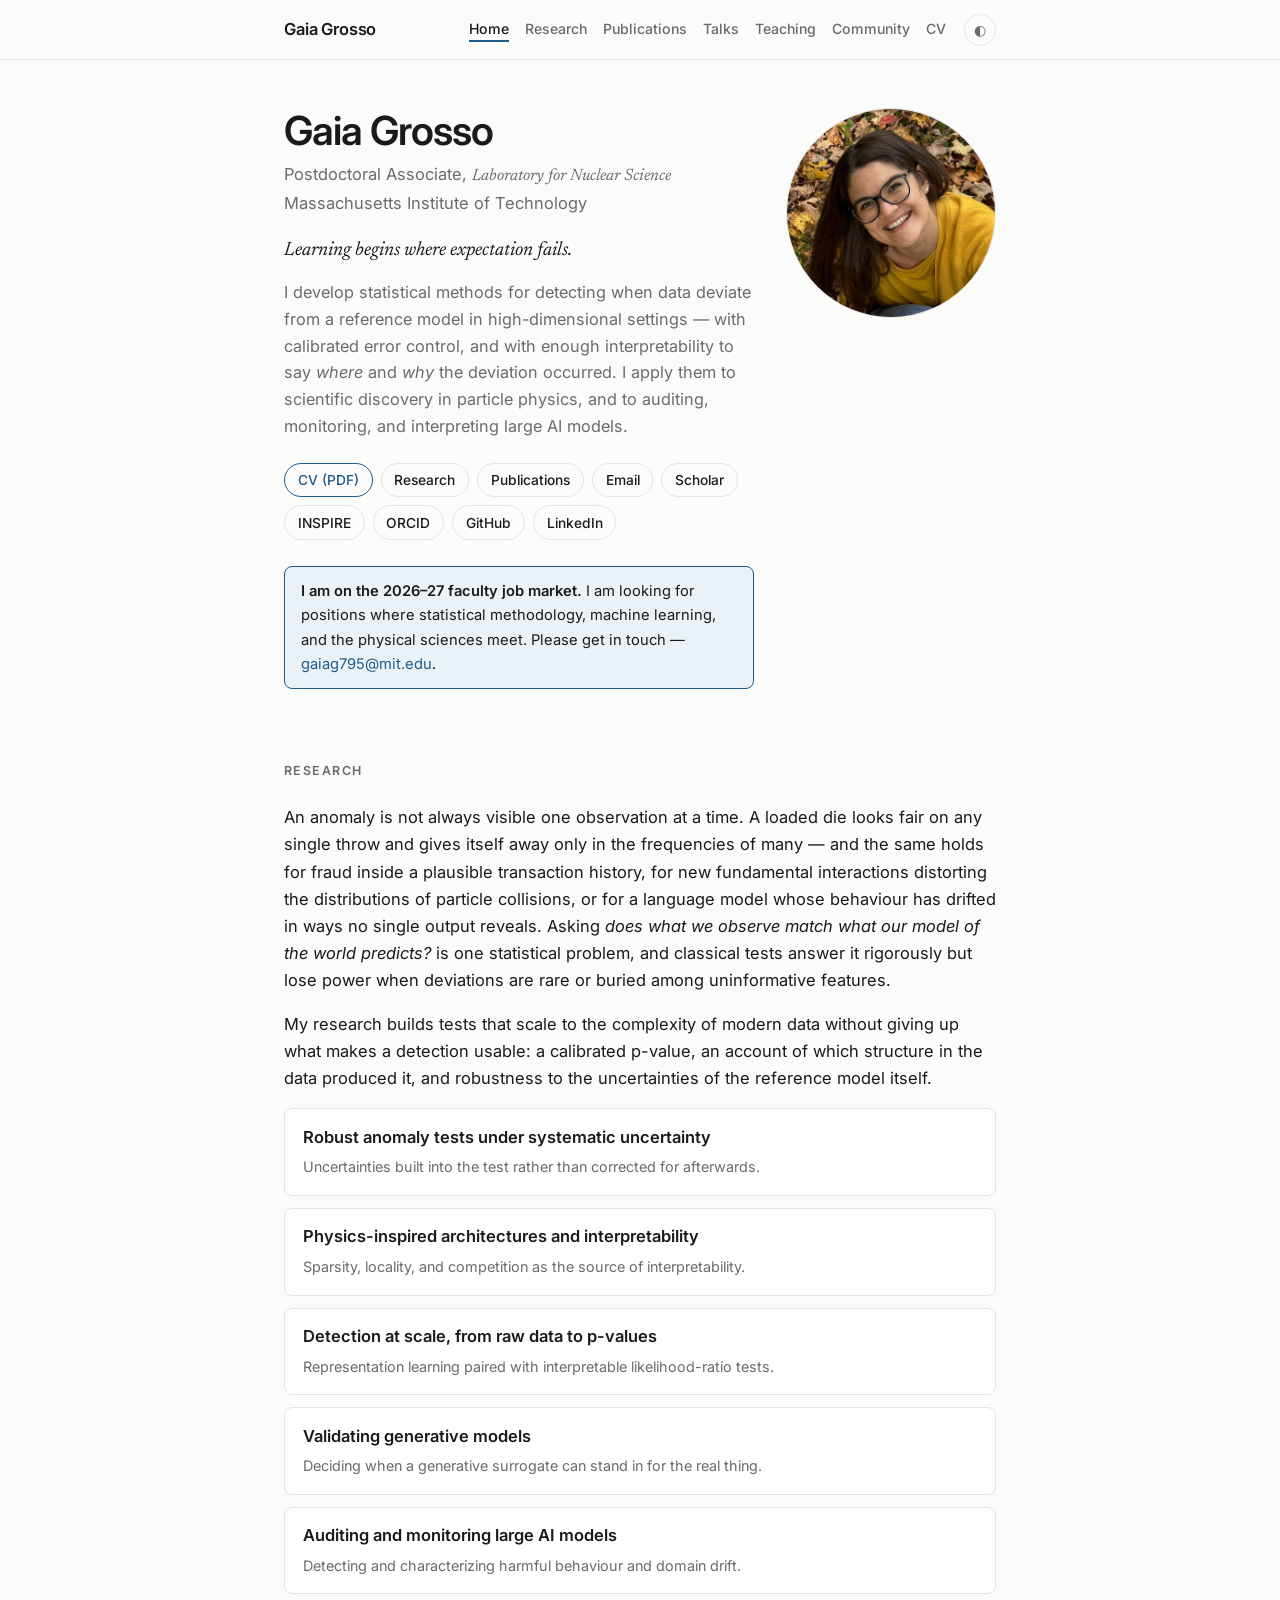
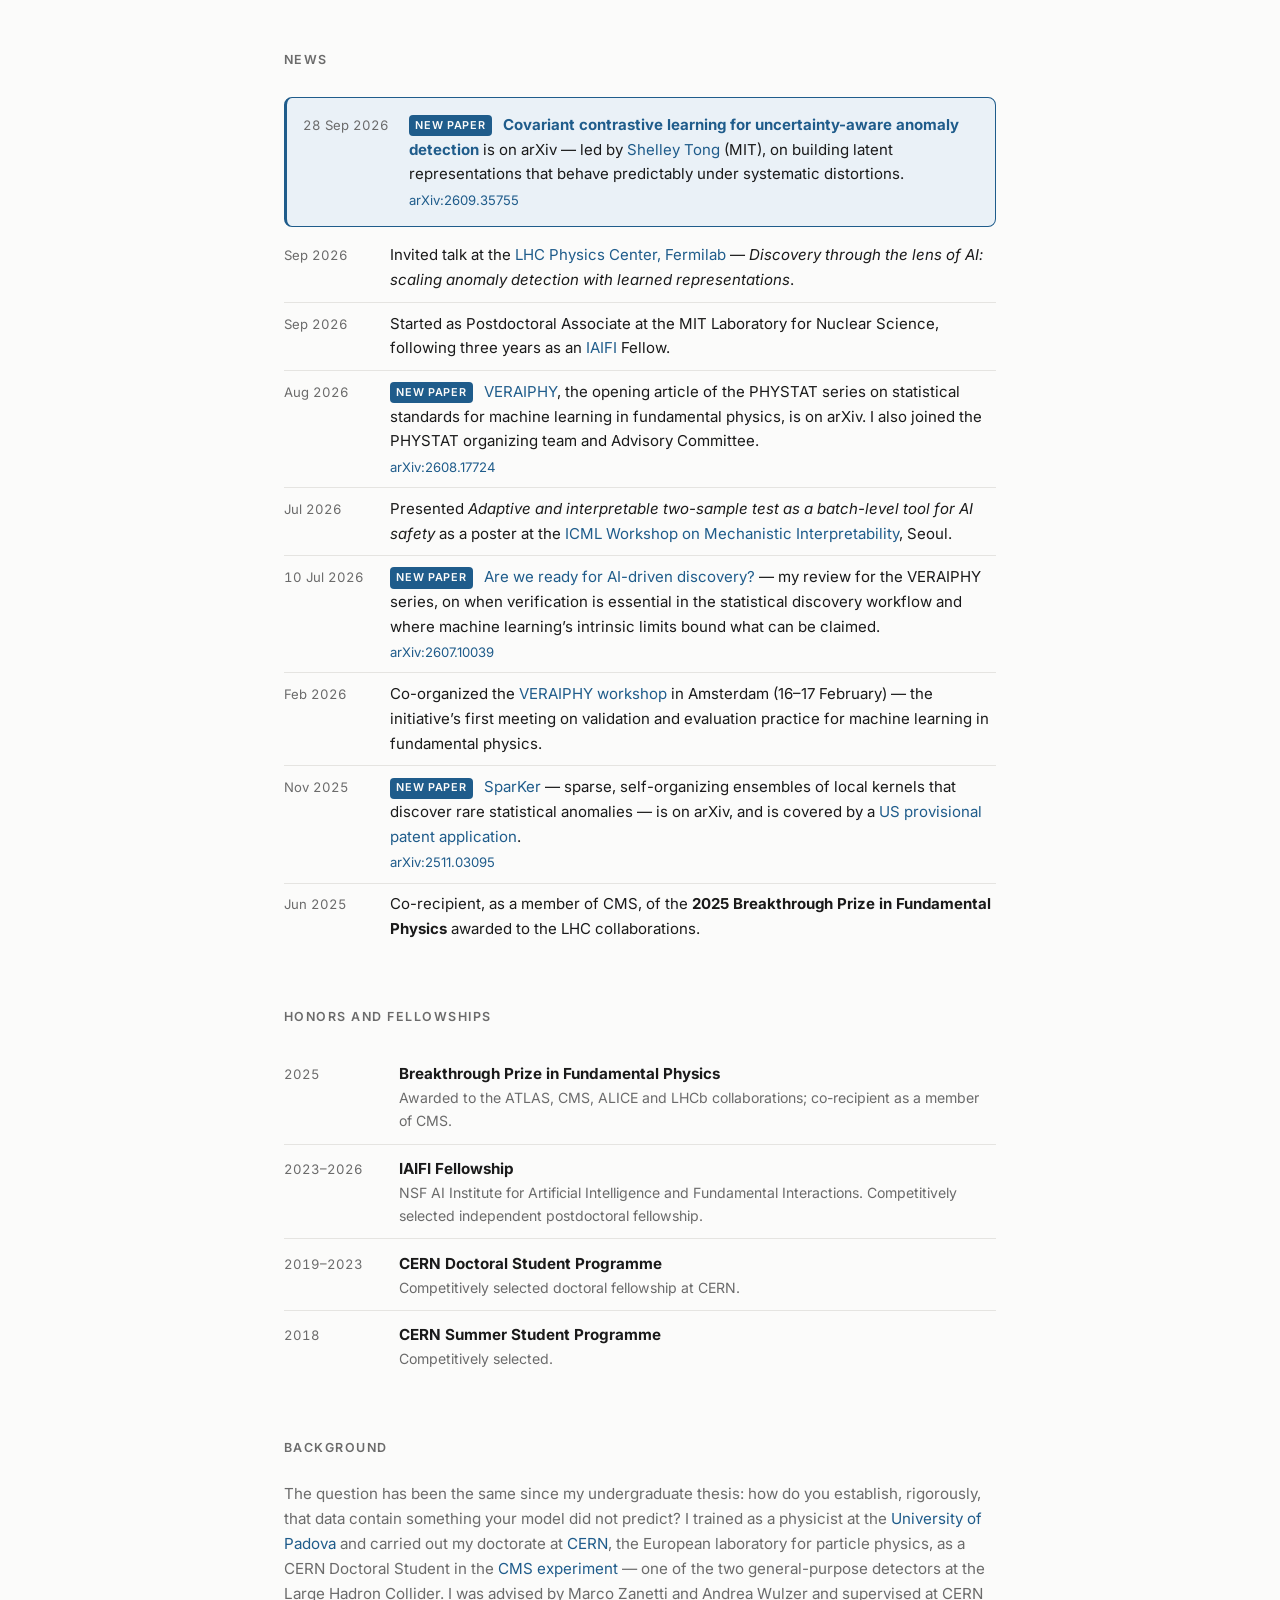
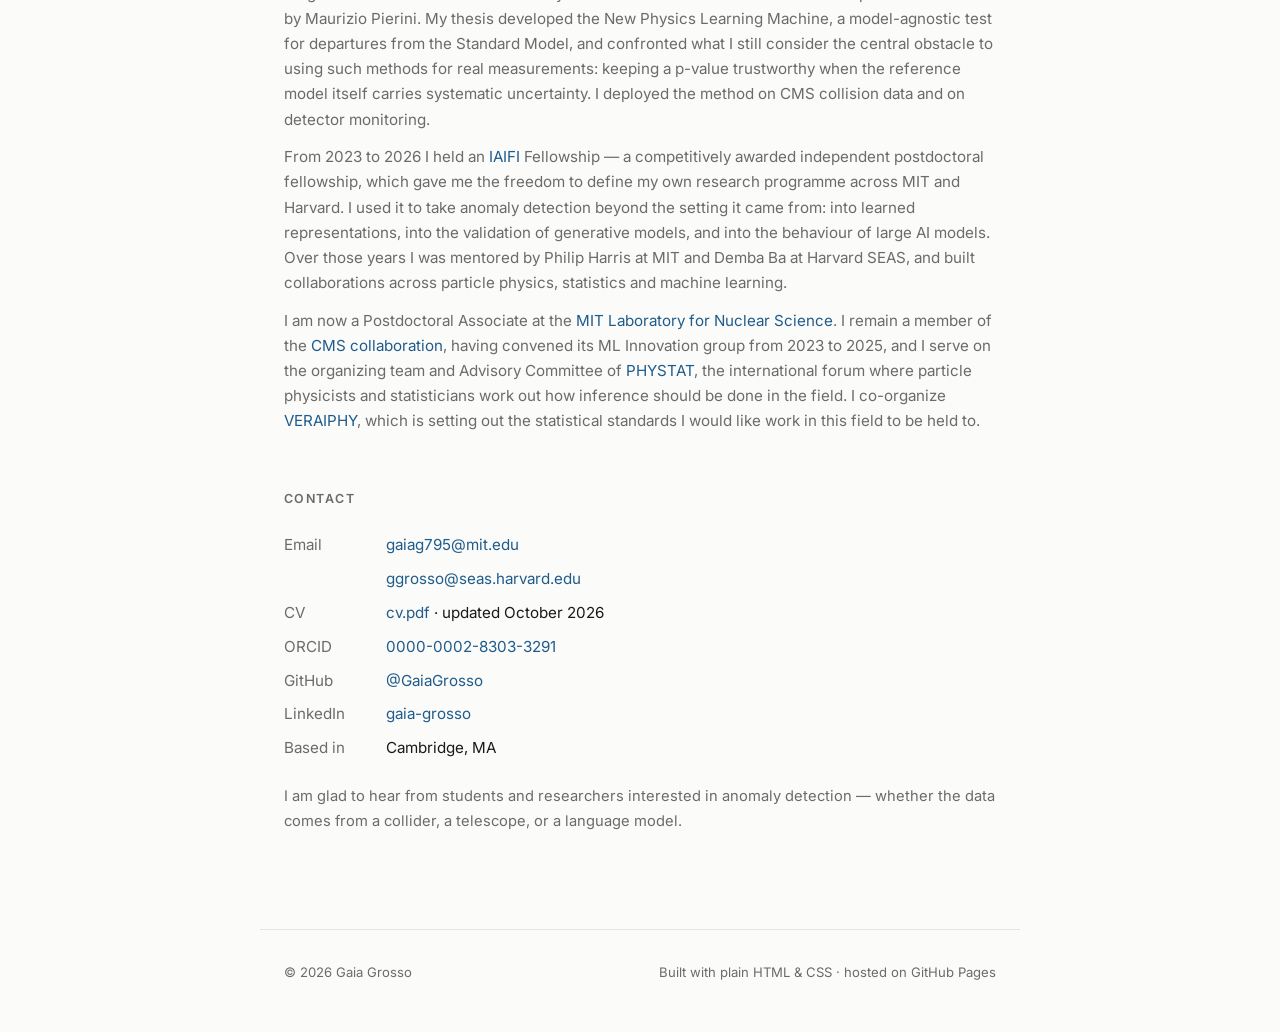
==== commit 4cee9332: "publication page updated" ====
--- a/index.html
+++ b/index.html
@@ -205,17 +205,9 @@
     </div>
   </section>
 
-  <!-- ============================= AT A GLANCE ============================= -->
-  <section id="glance">
-    <h2>At a glance</h2>
-    <div class="stat-strip">
-      <div class="stat"><b>10</b><span>journal articles</span></div>
-      <div class="stat"><b>14</b><span>students mentored</span></div>
-      <div class="stat"><b>7</b><span>invited talks &amp; seminars</span></div>
-      <div class="stat"><b>4</b><span>school &amp; course lectures</span></div>
-    </div>
-
-    <h4>Honors and fellowships</h4>
+  <!-- ============================= HONORS ============================= -->
+  <section id="honors">
+    <h2>Honors and fellowships</h2>
     <div class="rows">
       <div class="row">
         <div class="row-date">2025</div>
--- a/style.css
+++ b/style.css
@@ -156,6 +156,29 @@
 /* research thread anchors clear the sticky nav */
 .thread { scroll-margin-top: 5.5rem; }
 .thread:target > h3 { color: var(--accent); }
+
+/* category jump-links at the top of Publications */
+.jumpbar { display: flex; flex-wrap: wrap; gap: .45rem; margin: 1.4rem 0 1.5rem; }
+.jumpbar a {
+  display: inline-flex; align-items: center; gap: .4rem;
+  font-size: .84rem; font-weight: 500;
+  padding: .3rem .75rem; border-radius: 999px;
+  border: 1px solid var(--line); background: var(--surface); color: var(--text);
+  transition: background .18s, border-color .18s, color .18s;
+}
+.jumpbar a:hover {
+  background: var(--accent-soft); border-color: var(--accent);
+  color: var(--accent); text-decoration: none;
+}
+.jumpbar a span {
+  font-size: .74rem; font-variant-numeric: tabular-nums;
+  padding: 0 .32rem; border-radius: 4px;
+  background: var(--accent-soft); color: var(--accent);
+}
+.jumpbar a:hover span { background: var(--surface); }
+
+/* section headings clear the sticky nav when jumped to */
+h4[id] { scroll-margin-top: 5.5rem; }
 
 /* ---------------- research threads ---------------- */
 .threads { display: grid; gap: 1.4rem; }
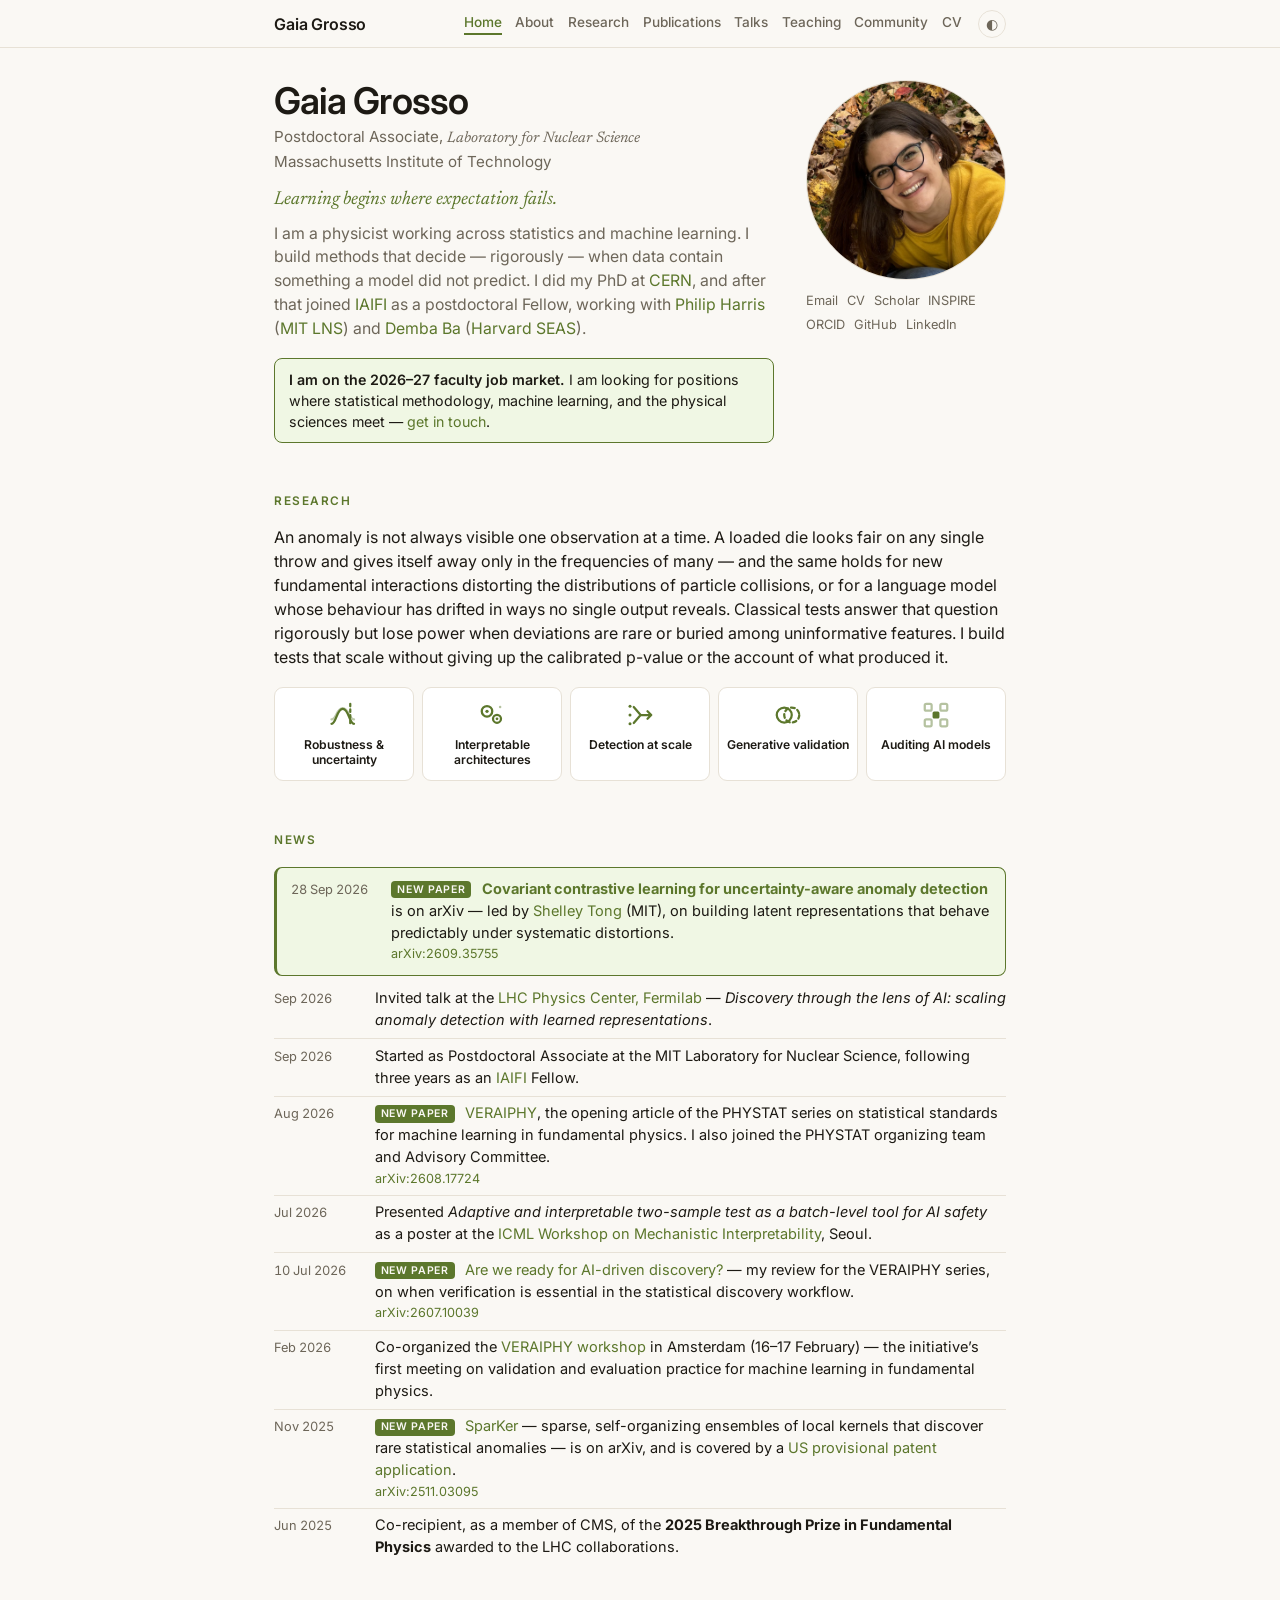
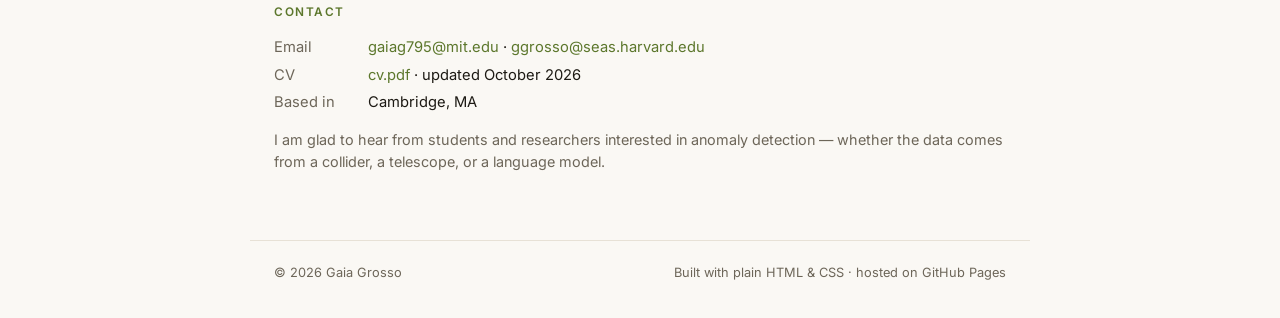
==== commit 357601bb: "color palette updated" ====
--- a/index.html
+++ b/index.html
@@ -14,13 +14,14 @@
 <link href="https://fonts.googleapis.com/css2?family=Inter:wght@400;500;600&family=Newsreader:ital,opsz,wght@0,6..72,400;1,6..72,400&display=swap" rel="stylesheet">
 <link rel="stylesheet" href="style.css">
 </head>
-<body>
+<body data-page="home">
 
 <header class="nav">
   <div class="nav-inner">
     <a class="nav-name" href="index.html">Gaia Grosso</a>
     <nav class="nav-links">
       <a href="index.html" class="here">Home</a>
+      <a href="about.html">About</a>
       <a href="research.html">Research</a>
       <a href="publications.html">Publications</a>
       <a href="talks.html">Talks</a>
@@ -43,75 +44,99 @@
       </p>
       <p class="pull">Learning begins where expectation fails.</p>
       <p class="lede">
-        I develop statistical methods for detecting when data deviate from a reference model in
-        high-dimensional settings &mdash; with calibrated error control, and with enough
-        interpretability to say <em>where</em> and <em>why</em> the deviation occurred. I apply
-        them to scientific discovery in particle physics, and to auditing, monitoring, and
-        interpreting large AI models.
+        I am a physicist working across statistics and machine learning. I build methods that
+        decide &mdash; rigorously &mdash; when data contain something a model did not predict.
+        I did my PhD at <a href="https://home.cern/">CERN</a>, and after that joined
+        <a href="https://iaifi.org/">IAIFI</a> as a postdoctoral Fellow, working with
+        <a href="https://violatingcp.github.io/">Philip Harris</a>
+        (<a href="https://lns.mit.edu/">MIT LNS</a>) and
+        <a href="https://crisp.seas.harvard.edu/">Demba Ba</a>
+        (<a href="https://seas.harvard.edu/">Harvard SEAS</a>).
       </p>
-      <div class="links">
-        <a class="primary" href="cv.pdf">CV (PDF)</a>
-        <a href="research.html">Research</a>
-        <a href="publications.html">Publications</a>
+      <!-- Remove this banner once the search is over. -->
+      <p class="market">
+        <strong>I am on the 2026&ndash;27 faculty job market.</strong>
+        I am looking for positions where statistical methodology, machine learning, and the
+        physical sciences meet &mdash;
+        <a href="mailto:gaiag795@mit.edu">get in touch</a>.
+      </p>
+    </div>
+
+    <div class="hero-side">
+      <img class="avatar" src="photo.jpg" alt="Gaia Grosso" onerror="this.style.display='none'">
+      <div class="elsewhere">
         <a href="mailto:gaiag795@mit.edu">Email</a>
+        <a href="cv.pdf">CV</a>
         <a href="https://scholar.google.com/citations?user=hSk0b3oAAAAJ">Scholar</a>
         <a href="https://inspirehep.net/authors/1799404">INSPIRE</a>
         <a href="https://orcid.org/0000-0002-8303-3291">ORCID</a>
         <a href="https://github.com/GaiaGrosso">GitHub</a>
         <a href="https://www.linkedin.com/in/gaia-grosso-a04185155">LinkedIn</a>
       </div>
-      <!-- Remove this banner once the search is over. -->
-      <p class="market">
-        <strong>I am on the 2026&ndash;27 faculty job market.</strong>
-        I am looking for positions where statistical methodology, machine learning, and the
-        physical sciences meet. Please get in touch &mdash;
-        <a href="mailto:gaiag795@mit.edu">gaiag795@mit.edu</a>.
-      </p>
-    </div>
-    <img class="avatar" src="photo.jpg" alt="Gaia Grosso" onerror="this.style.display='none'">
-  </section>
-
-  <!-- ============================= RESEARCH SUMMARY ============================= -->
+    </div>
+  </section>
+
+
+  <!-- ============================= RESEARCH ============================= -->
   <section id="research-summary">
     <h2>Research</h2>
     <p>
       An anomaly is not always visible one observation at a time. A loaded die looks fair on any
       single throw and gives itself away only in the frequencies of many &mdash; and the same
-      holds for fraud inside a plausible transaction history, for new fundamental interactions
-      distorting the distributions of particle collisions, or for a language model whose
-      behaviour has drifted in ways no single output reveals. Asking <em>does what we observe
-      match what our model of the world predicts?</em> is one statistical problem, and classical
-      tests answer it rigorously but lose power when deviations are rare or buried among
-      uninformative features.
+      holds for new fundamental interactions distorting the distributions of particle collisions,
+      or for a language model whose behaviour has drifted in ways no single output reveals.
+      Classical tests answer that question rigorously but lose power when deviations are rare or
+      buried among uninformative features. I build tests that scale without giving up the
+      calibrated p-value or the account of what produced it.
     </p>
-    <p>
-      My research builds tests that scale to the complexity of modern data without giving up
-      what makes a detection usable: a calibrated p-value, an account of which structure in the
-      data produced it, and robustness to the uncertainties of the reference model itself.
-    </p>
-
-    <div class="teasers">
-      <a class="teaser" href="research.html#robustness">
-        <b>Robust anomaly tests under systematic uncertainty</b>
-        <span>Uncertainties built into the test rather than corrected for afterwards.</span>
-      </a>
-      <a class="teaser" href="research.html#architectures">
-        <b>Physics-inspired architectures and interpretability</b>
-        <span>Sparsity, locality, and competition as the source of interpretability.</span>
-      </a>
-      <a class="teaser" href="research.html#scale">
-        <b>Detection at scale, from raw data to p-values</b>
-        <span>Representation learning paired with interpretable likelihood-ratio tests.</span>
-      </a>
-      <a class="teaser" href="research.html#generative">
-        <b>Validating generative models</b>
-        <span>Deciding when a generative surrogate can stand in for the real thing.</span>
-      </a>
-      <a class="teaser" href="research.html#ai-models">
-        <b>Auditing and monitoring large AI models</b>
-        <span>Detecting and characterizing harmful behaviour and domain drift.</span>
-      </a>
-    </div>
+
+    <nav class="topicrow" aria-label="Research topics">
+      <a href="research.html#robustness">
+        <svg viewBox="0 0 24 24" fill="none" stroke="currentColor" stroke-width="1.8" stroke-linecap="round" stroke-linejoin="round" aria-hidden="true">
+          <path d="M2 19c4 0 4-12 9-12s5 12 9 12"/>
+          <path d="M2 15.5c4 0 4-9 9-9s5 9 9 9" opacity=".4"/>
+          <path d="M17 3v18" stroke-dasharray="2 2.5"/>
+        </svg>
+        <b>Robustness &amp; uncertainty</b>
+      </a>
+      <a href="research.html#architectures">
+        <svg viewBox="0 0 24 24" fill="none" stroke="currentColor" stroke-width="1.8" stroke-linecap="round" stroke-linejoin="round" aria-hidden="true">
+          <circle cx="8" cy="9" r="4.2"/>
+          <circle cx="16" cy="15" r="3.2"/>
+          <circle cx="8" cy="9" r="1.3" fill="currentColor" stroke="none"/>
+          <circle cx="16" cy="15" r="1.1" fill="currentColor" stroke="none"/>
+          <circle cx="18.5" cy="5.5" r="1" fill="currentColor" stroke="none" opacity=".45"/>
+        </svg>
+        <b>Interpretable architectures</b>
+      </a>
+      <a href="research.html#scale">
+        <svg viewBox="0 0 24 24" fill="none" stroke="currentColor" stroke-width="1.8" stroke-linecap="round" stroke-linejoin="round" aria-hidden="true">
+          <circle cx="4" cy="5" r="1.2" fill="currentColor" stroke="none"/>
+          <circle cx="4" cy="12" r="1.2" fill="currentColor" stroke="none"/>
+          <circle cx="4" cy="19" r="1.2" fill="currentColor" stroke="none"/>
+          <path d="M7 5.6 12.5 12 7 18.4"/>
+          <path d="M13 12h8m-3-3 3 3-3 3"/>
+        </svg>
+        <b>Detection at scale</b>
+      </a>
+      <a href="research.html#generative">
+        <svg viewBox="0 0 24 24" fill="none" stroke="currentColor" stroke-width="1.8" stroke-linecap="round" stroke-linejoin="round" aria-hidden="true">
+          <circle cx="9" cy="12" r="6"/>
+          <circle cx="15" cy="12" r="6" stroke-dasharray="3 2.5"/>
+        </svg>
+        <b>Generative validation</b>
+      </a>
+      <a href="research.html#ai-models">
+        <svg viewBox="0 0 24 24" fill="none" stroke="currentColor" stroke-width="1.8" stroke-linecap="round" stroke-linejoin="round" aria-hidden="true">
+          <rect x="3" y="3" width="5.5" height="5.5" rx="1.2" opacity=".45"/>
+          <rect x="3" y="15.5" width="5.5" height="5.5" rx="1.2" opacity=".45"/>
+          <rect x="15.5" y="3" width="5.5" height="5.5" rx="1.2" opacity=".45"/>
+          <rect x="15.5" y="15.5" width="5.5" height="5.5" rx="1.2" opacity=".45"/>
+          <rect x="9.25" y="9.25" width="5.5" height="5.5" rx="1.2" fill="currentColor" stroke="none"/>
+        </svg>
+        <b>Auditing AI models</b>
+      </a>
+    </nav>
   </section>
 
   <!-- ============================= NEWS ============================= -->
@@ -132,16 +157,16 @@
       <div class="news-item">
         <div class="news-date">Sep 2026</div>
         <div class="news-body">
-          Invited talk at the <a href="talks.html">LHC Physics Center, Fermilab</a>
-          &mdash; <em>Discovery through the lens of AI: scaling anomaly detection with learned
+          Invited talk at the <a href="talks.html">LHC Physics Center, Fermilab</a> &mdash;
+          <em>Discovery through the lens of AI: scaling anomaly detection with learned
           representations</em>.
         </div>
       </div>
       <div class="news-item">
         <div class="news-date">Sep 2026</div>
         <div class="news-body">
-          Started as Postdoctoral Associate at the MIT Laboratory for Nuclear Science,
-          following three years as an <a href="https://iaifi.org/">IAIFI</a> Fellow.
+          Started as Postdoctoral Associate at the MIT Laboratory for Nuclear Science, following
+          three years as an <a href="https://iaifi.org/">IAIFI</a> Fellow.
         </div>
       </div>
       <div class="news-item">
@@ -149,8 +174,8 @@
         <div class="news-body">
           <span class="news-badge">New paper</span>
           <a href="publications.html#pub-veraiphy">VERAIPHY</a>, the opening article of the
-          PHYSTAT series on statistical standards for machine learning in fundamental physics,
-          is on arXiv. I also joined the PHYSTAT organizing team and Advisory Committee.
+          PHYSTAT series on statistical standards for machine learning in fundamental physics.
+          I also joined the PHYSTAT organizing team and Advisory Committee.
           <span class="news-sub"><a href="https://arxiv.org/abs/2608.17724">arXiv:2608.17724</a></span>
         </div>
       </div>
@@ -169,18 +194,16 @@
           <span class="news-badge">New paper</span>
           <a href="publications.html#pub-verification">Are we ready for AI-driven discovery?</a>
           &mdash; my review for the VERAIPHY series, on when verification is essential in the
-          statistical discovery workflow and where machine learning&rsquo;s intrinsic limits
-          bound what can be claimed.
+          statistical discovery workflow.
           <span class="news-sub"><a href="https://arxiv.org/abs/2607.10039">arXiv:2607.10039</a></span>
         </div>
       </div>
       <div class="news-item">
         <div class="news-date">Feb 2026</div>
         <div class="news-body">
-          Co-organized the
-          <a href="https://indico.cern.ch/event/1617006/">VERAIPHY workshop</a> in Amsterdam
-          (16&ndash;17 February) &mdash; the initiative&rsquo;s first meeting on validation and
-          evaluation practice for machine learning in fundamental physics.
+          Co-organized the <a href="https://indico.cern.ch/event/1617006/">VERAIPHY workshop</a>
+          in Amsterdam (16&ndash;17 February) &mdash; the initiative&rsquo;s first meeting on
+          validation and evaluation practice for machine learning in fundamental physics.
         </div>
       </div>
       <div class="news-item">
@@ -205,92 +228,15 @@
     </div>
   </section>
 
-  <!-- ============================= HONORS ============================= -->
-  <section id="honors">
-    <h2>Honors and fellowships</h2>
-    <div class="rows">
-      <div class="row">
-        <div class="row-date">2025</div>
-        <div class="row-body">
-          <strong>Breakthrough Prize in Fundamental Physics</strong>
-          <div class="sub">Awarded to the ATLAS, CMS, ALICE and LHCb collaborations; co-recipient as a member of CMS.</div>
-        </div>
-      </div>
-      <div class="row">
-        <div class="row-date">2023&ndash;2026</div>
-        <div class="row-body">
-          <strong>IAIFI Fellowship</strong>
-          <div class="sub">NSF AI Institute for Artificial Intelligence and Fundamental Interactions. Competitively selected independent postdoctoral fellowship.</div>
-        </div>
-      </div>
-      <div class="row">
-        <div class="row-date">2019&ndash;2023</div>
-        <div class="row-body">
-          <strong>CERN Doctoral Student Programme</strong>
-          <div class="sub">Competitively selected doctoral fellowship at CERN.</div>
-        </div>
-      </div>
-      <div class="row">
-        <div class="row-date">2018</div>
-        <div class="row-body">
-          <strong>CERN Summer Student Programme</strong>
-          <div class="sub">Competitively selected.</div>
-        </div>
-      </div>
-    </div>
-  </section>
-
-  <!-- ============================= BACKGROUND ============================= -->
-  <section id="background">
-    <h2>Background</h2>
-    <p class="bio">
-      The question has been the same since my undergraduate thesis: how do you establish,
-      rigorously, that data contain something your model did not predict? I trained as a
-      physicist at the <a href="https://www.unipd.it/en/">University of Padova</a> and carried
-      out my doctorate at <a href="https://home.cern/">CERN</a>, the European laboratory for
-      particle physics, as a CERN Doctoral Student in the
-      <a href="https://cms.cern/">CMS experiment</a> &mdash; one of the two general-purpose
-      detectors at the Large Hadron Collider. I was advised by Marco Zanetti and Andrea Wulzer
-      and supervised at CERN by Maurizio Pierini. My thesis developed the New Physics Learning
-      Machine, a model-agnostic test for departures from the Standard Model, and confronted what
-      I still consider the central obstacle to using such methods for real measurements: keeping
-      a p-value trustworthy when the reference model itself carries systematic uncertainty. I
-      deployed the method on CMS collision data and on detector monitoring.
-    </p>
-    <p class="bio">
-      From 2023 to 2026 I held an <a href="https://iaifi.org/">IAIFI</a> Fellowship &mdash; a
-      competitively awarded independent postdoctoral fellowship, which gave me the freedom to
-      define my own research programme across MIT and Harvard. I used it to take anomaly
-      detection beyond the setting it came from: into learned representations, into the
-      validation of generative models, and into the behaviour of large AI models. Over those
-      years I was mentored by Philip Harris at MIT and Demba Ba at Harvard SEAS, and built
-      collaborations across particle physics, statistics and machine learning.
-    </p>
-    <p class="bio">
-      I am now a Postdoctoral Associate at the
-      <a href="https://lns.mit.edu/">MIT Laboratory for Nuclear Science</a>. I remain a member of
-      the <a href="https://cms.cern/">CMS collaboration</a>, having convened its ML Innovation
-      group from 2023 to 2025, and I serve on the organizing team and Advisory Committee of
-      <a href="https://phystat.github.io/Website/">PHYSTAT</a>, the international forum where
-      particle physicists and statisticians work out how inference should be done in the field.
-      I co-organize <a href="research.html#veraiphy">VERAIPHY</a>, which is setting out the
-      statistical standards I would like work in this field to be held to.
-    </p>
-  </section>
-
   <!-- ============================= CONTACT ============================= -->
   <section id="contact">
     <h2>Contact</h2>
     <div class="contact-grid">
-      <div class="contact-row"><span>Email</span><span><a href="mailto:gaiag795@mit.edu">gaiag795@mit.edu</a></span></div>
-      <div class="contact-row"><span></span><span><a href="mailto:ggrosso@seas.harvard.edu">ggrosso@seas.harvard.edu</a></span></div>
+      <div class="contact-row"><span>Email</span><span><a href="mailto:gaiag795@mit.edu">gaiag795@mit.edu</a> &middot; <a href="mailto:ggrosso@seas.harvard.edu">ggrosso@seas.harvard.edu</a></span></div>
       <div class="contact-row"><span>CV</span><span><a href="cv.pdf">cv.pdf</a> &middot; updated October 2026</span></div>
-      <div class="contact-row"><span>ORCID</span><span><a href="https://orcid.org/0000-0002-8303-3291">0000-0002-8303-3291</a></span></div>
-      <div class="contact-row"><span>GitHub</span><span><a href="https://github.com/GaiaGrosso">@GaiaGrosso</a></span></div>
-      <div class="contact-row"><span>LinkedIn</span><span><a href="https://www.linkedin.com/in/gaia-grosso-a04185155">gaia-grosso</a></span></div>
       <div class="contact-row"><span>Based in</span><span>Cambridge, MA</span></div>
     </div>
-    <p style="margin-top:1.5rem;color:var(--muted);font-size:.92rem">
+    <p style="margin-top:1rem;color:var(--muted);font-size:.9rem">
       I am glad to hear from students and researchers interested in anomaly detection &mdash;
       whether the data comes from a collider, a telescope, or a language model.
     </p>
--- a/style.css
+++ b/style.css
@@ -1,38 +1,61 @@
 /* ============================================================
    Gaia Grosso — shared stylesheet
-   Edit colours and spacing here; every page picks them up.
+
+   PALETTE. Every accent is sampled from the hues in photo.jpg
+   (amber sweater, russet leaves, moss grass) and tuned so that
+   text passes WCAG AA contrast in both light and dark themes.
+   Each page sets its own accent via <body data-page="...">.
    ============================================================ */
 
 :root {
-  --bg: #fbfbfa;
+  --bg: #faf8f4;          /* warm paper */
   --surface: #ffffff;
-  --text: #1a1a1a;
-  --muted: #6b6b6b;
-  --line: #e5e4e1;
-  --accent: #1f5c8b;
-  --accent-soft: #eaf1f7;
-  --max: 760px;
-}
+  --text: #1d1a14;
+  --muted: #6d6659;
+  --line: #e7e1d6;
+  --accent: #5c772c;      /* default: moss green (home) */
+  --accent-soft: #f0f7e4;
+  --max: 780px;
+}
+
+/* ---- per-page accents (light): a progression, green through gold to rust ---- */
+body[data-page="home"]         { --accent:#5c772c; --accent-soft:#f0f7e4; }  /* moss green  */
+body[data-page="about"]        { --accent:#7d7121; --accent-soft:#f9f6e1; }  /* olive gold  */
+body[data-page="research"]     { --accent:#906a1d; --accent-soft:#faf2e0; }  /* amber       */
+body[data-page="publications"] { --accent:#a75f20; --accent-soft:#fbece0; }  /* orange      */
+body[data-page="talks"]        { --accent:#b8532e; --accent-soft:#f9e7e1; }  /* russet      */
+body[data-page="teaching"]     { --accent:#c74238; --accent-soft:#f9e3e2; }  /* rust red    */
+body[data-page="community"]    { --accent:#9a6242; --accent-soft:#f6ebe5; }  /* deep brown  */
+
 [data-theme="dark"] {
-  --bg: #131415;
-  --surface: #191a1c;
-  --text: #eceae6;
-  --muted: #9a9a97;
-  --line: #2b2c2f;
-  --accent: #7db3dc;
-  --accent-soft: #1c2a35;
-}
+  --bg: #17150f;
+  --surface: #1f1c16;
+  --text: #ece7dd;
+  --muted: #a09889;
+  --line: #322d25;
+  --accent: #759f2d;
+  --accent-soft: #272f18;
+}
+
+/* ---- per-page accents (dark) ---- */
+[data-theme="dark"] body[data-page="home"]         { --accent:#759f2d; --accent-soft:#272f18; }
+[data-theme="dark"] body[data-page="about"]        { --accent:#ab9921; --accent-soft:#2f2c18; }
+[data-theme="dark"] body[data-page="research"]     { --accent:#b48018; --accent-soft:#2f2818; }
+[data-theme="dark"] body[data-page="publications"] { --accent:#c36818; --accent-soft:#2f2318; }
+[data-theme="dark"] body[data-page="talks"]        { --accent:#d95626; --accent-soft:#2f1e18; }
+[data-theme="dark"] body[data-page="teaching"]     { --accent:#da5349; --accent-soft:#2f1a18; }
+[data-theme="dark"] body[data-page="community"]    { --accent:#bb6c3e; --accent-soft:#2f2118; }
 
 * { box-sizing: border-box; }
-html { scroll-behavior: smooth; scroll-padding-top: 5rem; }
+html { scroll-behavior: smooth; scroll-padding-top: 4.5rem; }
 
 body {
   margin: 0;
   background: var(--bg);
   color: var(--text);
   font-family: "Inter", -apple-system, BlinkMacSystemFont, "Segoe UI", sans-serif;
-  font-size: 16.5px;
-  line-height: 1.65;
+  font-size: 16px;
+  line-height: 1.5;
   -webkit-font-smoothing: antialiased;
   transition: background .25s ease, color .25s ease;
 }
@@ -43,82 +66,88 @@
 /* ---------------- nav ---------------- */
 header.nav {
   position: sticky; top: 0; z-index: 20;
-  background: color-mix(in srgb, var(--bg) 88%, transparent);
+  background: color-mix(in srgb, var(--bg) 90%, transparent);
   backdrop-filter: blur(10px);
   border-bottom: 1px solid var(--line);
 }
 .nav-inner {
-  max-width: var(--max); margin: 0 auto; padding: .85rem 1.5rem;
-  display: flex; align-items: center; gap: 1.15rem;
+  max-width: var(--max); margin: 0 auto; padding: .6rem 1.5rem;
+  display: flex; align-items: center; gap: 1rem;
 }
 .nav-name { font-weight: 600; letter-spacing: -.01em; margin-right: auto; color: var(--text); }
 .nav-name:hover { text-decoration: none; }
-.nav-links { display: flex; gap: 1rem; flex-wrap: wrap; }
-.nav-links a { color: var(--muted); font-size: .88rem; font-weight: 500; }
+.nav-links { display: flex; gap: .85rem; flex-wrap: wrap; }
+.nav-links a { color: var(--muted); font-size: .85rem; font-weight: 500; }
 .nav-links a:hover { color: var(--text); text-decoration: none; }
-.nav-links a.here { color: var(--text); border-bottom: 2px solid var(--accent); }
+.nav-links a.here { color: var(--accent); border-bottom: 2px solid var(--accent); }
 
 #theme-toggle {
   background: none; border: 1px solid var(--line); color: var(--muted);
-  border-radius: 999px; width: 32px; height: 32px; cursor: pointer;
-  display: grid; place-items: center; font-size: .9rem; flex: none;
+  border-radius: 999px; width: 28px; height: 28px; cursor: pointer;
+  display: grid; place-items: center; font-size: .85rem; flex: none;
   transition: border-color .2s, color .2s;
 }
-#theme-toggle:hover { color: var(--text); border-color: var(--muted); }
+#theme-toggle:hover { color: var(--accent); border-color: var(--accent); }
 
 /* ---------------- layout ---------------- */
-main { max-width: var(--max); margin: 0 auto; padding: 0 1.5rem 5rem; }
-section { padding-top: 3.5rem; }
-section:first-of-type { padding-top: 3rem; }
+main { max-width: var(--max); margin: 0 auto; padding: 0 1.5rem 3.5rem; }
+section { padding-top: 2.4rem; }
+section:first-of-type { padding-top: 2rem; }
 
 h1 {
-  font-size: clamp(1.9rem, 5vw, 2.5rem);
-  line-height: 1.15; letter-spacing: -.025em;
-  font-weight: 600; margin: 0 0 .4rem;
-}
-.page-title { font-size: clamp(1.6rem, 4vw, 2rem); margin: 0 0 .5rem; }
+  font-size: clamp(1.8rem, 4.5vw, 2.3rem);
+  line-height: 1.12; letter-spacing: -.025em;
+  font-weight: 600; margin: 0 0 .3rem;
+}
+.page-title { font-size: clamp(1.5rem, 3.6vw, 1.85rem); margin: 0 0 .4rem; }
 h2 {
-  font-size: .78rem; font-weight: 600;
-  letter-spacing: .12em; text-transform: uppercase;
-  color: var(--muted); margin: 0 0 1.4rem;
-}
-h3 { font-size: 1rem; font-weight: 600; margin: 0 0 .2rem; }
+  font-size: .74rem; font-weight: 600;
+  letter-spacing: .13em; text-transform: uppercase;
+  color: var(--accent); margin: 0 0 .9rem;
+}
+h3 { font-size: .97rem; font-weight: 600; margin: 0 0 .15rem; }
 h4 {
-  font-size: .76rem; font-weight: 600; letter-spacing: .08em;
+  font-size: .72rem; font-weight: 600; letter-spacing: .09em;
   text-transform: uppercase; color: var(--muted);
-  margin: 2rem 0 .9rem;
-}
-p { margin: 0 0 1rem; }
-.lede { color: var(--muted); font-size: 1.02rem; }
-.intro { color: var(--muted); margin-bottom: 2rem; }
+  margin: 1.5rem 0 .6rem;
+}
+p { margin: 0 0 .7rem; }
+.lede { color: var(--muted); font-size: .99rem; }
+.intro { color: var(--muted); margin-bottom: 1.2rem; }
 
 /* ---------------- hero ---------------- */
-.hero { padding-top: 3.5rem; display: flex; gap: 2rem; align-items: flex-start; }
+.hero { padding-top: 2.4rem; display: flex; gap: 2rem; align-items: flex-start; }
 .hero-text { flex: 1; min-width: 0; }
-.role { color: var(--muted); margin: 0 0 1.25rem; }
+.role { color: var(--muted); margin: 0 0 .8rem; font-size: .95rem; }
 .role em { font-family: "Newsreader", Georgia, serif; font-style: italic; }
-
-.avatar {
-  width: 210px; height: 210px; border-radius: 50%;
-  object-fit: cover; flex: none;
-  border: 1px solid var(--line); background: var(--surface);
-}
 
 /* opening line, set apart from the paragraph that follows */
 .pull {
   font-family: "Newsreader", Georgia, serif;
   font-style: italic;
-  font-size: 1.22rem; line-height: 1.4;
-  color: var(--text);
-  margin: 0 0 .9rem;
-}
-
-.links { display: flex; flex-wrap: wrap; gap: .5rem; margin-top: 1.4rem; }
+  font-size: 1.18rem; line-height: 1.35;
+  color: var(--accent);
+  margin: 0 0 .6rem;
+}
+
+/* photo column: portrait with external links beneath */
+.hero-side { flex: none; width: 200px; display: flex; flex-direction: column; gap: .7rem; }
+.avatar {
+  width: 200px; height: 200px; border-radius: 50%;
+  object-fit: cover; display: block;
+  border: 1px solid var(--line); background: var(--surface);
+}
+.elsewhere { display: flex; flex-wrap: wrap; gap: .3rem .55rem; }
+.elsewhere a { font-size: .8rem; color: var(--muted); }
+.elsewhere a:hover { color: var(--accent); }
+
+/* internal navigation buttons */
+.links { display: flex; flex-wrap: wrap; gap: .4rem; margin-top: 1rem; }
 .links a {
-  font-size: .86rem; font-weight: 500;
-  padding: .32rem .8rem; border-radius: 999px;
+  font-size: .85rem; font-weight: 500;
+  padding: .28rem .75rem; border-radius: 999px;
   border: 1px solid var(--line); color: var(--text);
-  transition: background .18s, border-color .18s;
+  transition: background .18s, border-color .18s, color .18s;
 }
 .links a:hover {
   background: var(--accent-soft); border-color: var(--accent);
@@ -126,43 +155,65 @@
 }
 .links a.primary { border-color: var(--accent); color: var(--accent); }
 
-/* job-market banner */
 .market {
-  margin-top: 1.6rem; padding: .75rem 1rem;
+  margin-top: 1.1rem; padding: .6rem .85rem;
   border: 1px solid var(--accent); border-radius: 8px;
   background: var(--accent-soft);
-  font-size: .92rem; color: var(--text);
+  font-size: .89rem; color: var(--text);
 }
 .market strong { font-weight: 600; }
 
-/* topic jump-links at the top of Research */
+/* ---------------- research topic row (home) ---------------- */
+.topicrow {
+  display: grid; grid-template-columns: repeat(5, 1fr); gap: .5rem;
+  margin: 1.1rem 0 .8rem;
+}
+.topicrow a {
+  display: flex; flex-direction: column; align-items: center; text-align: center;
+  gap: .4rem; padding: .8rem .45rem;
+  border: 1px solid var(--line); border-radius: 9px;
+  background: var(--surface); color: inherit;
+  transition: border-color .18s, background .18s, transform .18s;
+}
+.topicrow a:hover {
+  border-color: var(--accent); background: var(--accent-soft);
+  text-decoration: none; transform: translateY(-2px);
+}
+.topicrow svg { width: 30px; height: 30px; color: var(--accent); flex: none; }
+.topicrow b { font-size: .76rem; font-weight: 600; line-height: 1.25; }
+
+/* seven-column variant (publication categories) */
+.topicrow-7 { grid-template-columns: repeat(7, 1fr); gap: .4rem; }
+.topicrow-7 a { padding: .65rem .25rem; gap: .35rem; }
+.topicrow-7 svg { width: 24px; height: 24px; }
+.topicrow-7 b { font-size: .71rem; }
+
+@media (max-width: 680px) {
+  .topicrow { grid-template-columns: repeat(2, 1fr); }
+  .topicrow-7 { grid-template-columns: repeat(4, 1fr); }
+}
+
+/* topic jump-links (research page) */
 .topicnav {
-  display: grid; gap: .5rem;
-  grid-template-columns: repeat(auto-fit, minmax(200px, 1fr));
-  margin: 1.75rem 0 2.25rem;
+  display: grid; gap: .45rem;
+  grid-template-columns: repeat(auto-fit, minmax(185px, 1fr));
+  margin: 1.2rem 0 1.6rem;
 }
 .topicnav a {
-  display: block; padding: .6rem .8rem;
+  display: block; padding: .5rem .7rem;
   border: 1px solid var(--line); border-radius: 8px;
   background: var(--surface); color: inherit;
   transition: border-color .18s, background .18s;
 }
-.topicnav a:hover {
-  border-color: var(--accent); background: var(--accent-soft); text-decoration: none;
-}
-.topicnav b { display: block; font-size: .9rem; font-weight: 600; }
-.topicnav span { display: block; color: var(--muted); font-size: .8rem; line-height: 1.35; }
-
-/* research thread anchors clear the sticky nav */
-.thread { scroll-margin-top: 5.5rem; }
-.thread:target > h3 { color: var(--accent); }
-
-/* category jump-links at the top of Publications */
-.jumpbar { display: flex; flex-wrap: wrap; gap: .45rem; margin: 1.4rem 0 1.5rem; }
+.topicnav a:hover { border-color: var(--accent); background: var(--accent-soft); text-decoration: none; }
+.topicnav b { display: block; font-size: .86rem; font-weight: 600; }
+.topicnav span { display: block; color: var(--muted); font-size: .77rem; line-height: 1.3; }
+
+/* category jump-links (publications) */
+.jumpbar { display: flex; flex-wrap: wrap; gap: .35rem; margin: 1rem 0 1.1rem; }
 .jumpbar a {
-  display: inline-flex; align-items: center; gap: .4rem;
-  font-size: .84rem; font-weight: 500;
-  padding: .3rem .75rem; border-radius: 999px;
+  font-size: .81rem; font-weight: 500;
+  padding: .24rem .65rem; border-radius: 999px;
   border: 1px solid var(--line); background: var(--surface); color: var(--text);
   transition: background .18s, border-color .18s, color .18s;
 }
@@ -170,201 +221,161 @@
   background: var(--accent-soft); border-color: var(--accent);
   color: var(--accent); text-decoration: none;
 }
-.jumpbar a span {
-  font-size: .74rem; font-variant-numeric: tabular-nums;
-  padding: 0 .32rem; border-radius: 4px;
-  background: var(--accent-soft); color: var(--accent);
-}
-.jumpbar a:hover span { background: var(--surface); }
-
-/* section headings clear the sticky nav when jumped to */
-h4[id] { scroll-margin-top: 5.5rem; }
+h4[id] { scroll-margin-top: 4.5rem; }
 
 /* ---------------- research threads ---------------- */
-.threads { display: grid; gap: 1.4rem; }
-.thread { border-left: 2px solid var(--line); padding-left: 1rem; }
-.thread p { margin: 0; color: var(--muted); font-size: .95rem; }
-.refs { margin-top: .45rem; font-size: .82rem; color: var(--muted); }
-.refs a { margin-right: .6rem; white-space: nowrap; }
+.threads { display: grid; gap: 1.1rem; }
+.thread { border-left: 2px solid var(--line); padding-left: .9rem; scroll-margin-top: 4.5rem; }
+.thread:target { border-left-color: var(--accent); }
+.thread:target > h3 { color: var(--accent); }
+.thread p { margin: 0; color: var(--muted); font-size: .92rem; }
+.refs { margin-top: .35rem; font-size: .8rem; color: var(--muted); }
+.refs a { margin-right: .55rem; white-space: nowrap; }
 
 .initiative {
-  scroll-margin-top: 5.5rem;
-  margin-top: 1.9rem; padding: 1.15rem 1.3rem;
+  scroll-margin-top: 4.5rem;
+  margin-top: 1.5rem; padding: .95rem 1.1rem;
   border: 1px solid var(--line); border-left: 3px solid var(--accent);
   border-radius: 8px; background: var(--accent-soft);
 }
-.initiative h3 { margin-bottom: .4rem; }
-.initiative p { margin: 0; color: var(--muted); font-size: .95rem; }
-.initiative p + p { margin-top: .7rem; }
-.initiative .refs { margin-top: .7rem; }
-.initiative:target { box-shadow: 0 0 0 .35rem var(--accent-soft); }
-
-.bio { color: var(--muted); font-size: .95rem; margin-bottom: .8rem; }
+.initiative h3 { margin-bottom: .3rem; }
+.initiative p { margin: 0; color: var(--muted); font-size: .92rem; }
+.initiative p + p { margin-top: .55rem; }
+.initiative .refs { margin-top: .55rem; }
+.initiative:target { box-shadow: 0 0 0 .3rem var(--accent-soft); }
+
+.bio { color: var(--muted); font-size: .94rem; margin-bottom: .65rem; }
 .bio:last-of-type { margin-bottom: 0; }
 
-/* wide figure below a paragraph */
 .thread-fig {
-  margin: .9rem 0 0; padding: .55rem;
-  border: 1px solid var(--line); border-radius: 8px;
-  background: #fff;
+  margin: .7rem 0 0; padding: .45rem;
+  border: 1px solid var(--line); border-radius: 8px; background: #fff;
 }
 .thread-fig img { display: block; width: 100%; height: auto; border-radius: 3px; }
 .thread-fig figcaption {
-  font-size: .78rem; color: var(--muted); line-height: 1.4;
-  margin-top: .45rem; padding: 0 .15rem .1rem;
+  font-size: .76rem; color: var(--muted); line-height: 1.35;
+  margin-top: .35rem; padding: 0 .1rem .05rem;
 }
 
 /* ---------------- entries ---------------- */
-.entry { padding: .95rem 0; border-top: 1px solid var(--line); scroll-margin-top: 6rem; }
+.entry { padding: .6rem 0; border-top: 1px solid var(--line); scroll-margin-top: 4.5rem; }
 .entry:first-of-type { border-top: none; padding-top: 0; }
 .entry:target {
   background: var(--accent-soft);
-  box-shadow: 0 0 0 .6rem var(--accent-soft);
+  box-shadow: 0 0 0 .5rem var(--accent-soft);
   border-radius: 3px;
 }
-.entry-title { font-weight: 500; }
-.entry-meta { color: var(--muted); font-size: .9rem; }
+.entry-title { font-weight: 500; font-size: .95rem; line-height: 1.35; }
+
+/* Publications: a wider column and slightly smaller titles, so even the
+   longest paper title (102 characters) sits on a single line. */
+body[data-page="publications"] { --max: 880px; }
+body[data-page="publications"] .entry-title { font-size: .89rem; line-height: 1.3; }
+.entry-meta { color: var(--muted); font-size: .85rem; }
 .venue { font-family: "Newsreader", Georgia, serif; font-style: italic; }
-.entry-links { font-size: .84rem; margin-top: .25rem; display: flex; gap: .7rem; flex-wrap: wrap; }
-.authors { color: var(--muted); font-size: .88rem; }
+.entry-links { font-size: .8rem; margin-top: .15rem; display: flex; gap: .6rem; flex-wrap: wrap; }
+.entry-meta .dot { color: var(--line); margin: 0 .1rem; }
+.authors { color: var(--muted); font-size: .84rem; }
 .authors .me { font-weight: 600; color: var(--text); }
-.where { font-size: .84rem; color: var(--muted); }
+.where { font-size: .82rem; color: var(--muted); }
 
 .badge {
-  display: inline-block; font-size: .72rem; font-weight: 600;
-  letter-spacing: .03em; padding: .08rem .45rem; border-radius: 4px;
+  display: inline-block; font-size: .7rem; font-weight: 600;
+  letter-spacing: .03em; padding: .05rem .4rem; border-radius: 4px;
   background: var(--accent-soft); color: var(--accent);
-  vertical-align: .08em; margin-left: .4rem;
-}
-.key { font-size: .82rem; color: var(--muted); margin-bottom: 1.6rem; }
-
-/* compact list rows (talks, service, honors) */
+  vertical-align: .08em; margin-left: .35rem;
+}
+.key { font-size: .8rem; color: var(--muted); margin-bottom: 1.2rem; }
+
+/* compact rows */
 .rows { display: grid; }
-.row {
-  display: flex; gap: 1rem; align-items: baseline;
-  padding: .7rem 0; border-top: 1px solid var(--line);
-}
+.row { display: flex; gap: .9rem; align-items: baseline; padding: .5rem 0; border-top: 1px solid var(--line); }
 .row:first-child { border-top: none; }
-.row-date {
-  flex: none; width: 6.2rem; color: var(--muted);
-  font-size: .82rem; font-variant-numeric: tabular-nums;
-}
-.row-body { flex: 1; min-width: 0; font-size: .95rem; }
-.row-body .sub { color: var(--muted); font-size: .88rem; }
-
-/* mentoring table */
-.mentor-row {
-  display: flex; gap: 1rem; align-items: baseline;
-  padding: .75rem 0; border-top: 1px solid var(--line);
-}
+.row-date { flex: none; width: 6rem; color: var(--muted); font-size: .8rem; font-variant-numeric: tabular-nums; }
+.row-body { flex: 1; min-width: 0; font-size: .92rem; }
+.row-body .sub { color: var(--muted); font-size: .85rem; }
+
+/* mentoring */
+.mentor-row { display: flex; gap: .9rem; align-items: baseline; padding: .5rem 0; border-top: 1px solid var(--line); }
 .mentor-row:first-of-type { border-top: none; }
-.mentor-when {
-  flex: none; width: 7.5rem; color: var(--muted);
-  font-size: .82rem; font-variant-numeric: tabular-nums;
-}
-.mentor-who { flex: none; width: 11rem; font-size: .92rem; font-weight: 500; }
-.mentor-who .aff { display: block; font-weight: 400; color: var(--muted); font-size: .82rem; }
-.mentor-what { flex: 1; min-width: 0; font-size: .9rem; color: var(--muted); }
+.mentor-when { flex: none; width: 7rem; color: var(--muted); font-size: .8rem; font-variant-numeric: tabular-nums; }
+.mentor-who { flex: none; width: 10.5rem; font-size: .89rem; font-weight: 500; }
+.mentor-who .aff { display: block; font-weight: 400; color: var(--muted); font-size: .79rem; }
+.mentor-what { flex: 1; min-width: 0; font-size: .87rem; color: var(--muted); }
 
 .stat-strip {
-  display: flex; gap: 2rem; flex-wrap: wrap;
-  padding: 1rem 1.25rem; margin-bottom: 1.75rem;
+  display: flex; gap: 1.6rem; flex-wrap: wrap;
+  padding: .75rem 1rem; margin-bottom: 1.2rem;
   border: 1px solid var(--line); border-radius: 8px; background: var(--surface);
 }
-.stat { min-width: 5rem; }
-.stat b { display: block; font-size: 1.45rem; font-weight: 600; line-height: 1.2; }
-.stat span { font-size: .8rem; color: var(--muted); }
+.stat { min-width: 4.5rem; }
+.stat b { display: block; font-size: 1.3rem; font-weight: 600; line-height: 1.15; color: var(--accent); }
+.stat span { font-size: .78rem; color: var(--muted); }
 
 /* ---------------- cards ---------------- */
 .project {
-  border: 1px solid var(--line); border-radius: 10px;
-  padding: 1.1rem 1.25rem; margin-bottom: .85rem;
+  border: 1px solid var(--line); border-radius: 9px;
+  padding: .85rem 1rem; margin-bottom: .6rem;
   background: var(--surface); transition: border-color .18s;
 }
 .project:hover { border-color: var(--accent); }
-.project p { margin: 0; color: var(--muted); font-size: .95rem; }
-.project .tags { margin-top: .55rem; display: flex; gap: .4rem; flex-wrap: wrap; }
+.project p { margin: 0; color: var(--muted); font-size: .91rem; }
+.project .tags { margin-top: .45rem; display: flex; gap: .35rem; flex-wrap: wrap; }
 .tag {
-  font-size: .74rem; letter-spacing: .02em;
-  padding: .12rem .5rem; border-radius: 4px;
+  font-size: .72rem; letter-spacing: .02em;
+  padding: .1rem .45rem; border-radius: 4px;
   background: var(--accent-soft); color: var(--accent);
 }
 
-/* home: research teaser cards */
-.teasers { display: grid; gap: .75rem; }
-.teaser {
-  display: block; padding: .9rem 1.1rem;
-  border: 1px solid var(--line); border-radius: 8px;
-  background: var(--surface); color: inherit;
-  transition: border-color .18s;
-}
-.teaser:hover { border-color: var(--accent); text-decoration: none; }
-.teaser b { display: block; font-weight: 600; margin-bottom: .15rem; }
-.teaser span { color: var(--muted); font-size: .9rem; }
-
-/* news */
-.news-item {
-  display: flex; gap: 1rem; align-items: baseline;
-  padding: .55rem 0; border-top: 1px solid var(--line);
-}
+/* ---------------- news ---------------- */
+.news-item { display: flex; gap: .9rem; align-items: baseline; padding: .4rem 0; border-top: 1px solid var(--line); }
 .news-item:first-of-type { border-top: none; }
-.news-date {
-  flex: none; width: 5.6rem; color: var(--muted);
-  font-size: .82rem; font-variant-numeric: tabular-nums;
-}
-.news-body { flex: 1; min-width: 0; font-size: .94rem; }
-.news-sub { display: block; font-size: .82rem; color: var(--muted); margin-top: .15rem; }
+.news-date { flex: none; width: 5.4rem; color: var(--muted); font-size: .8rem; font-variant-numeric: tabular-nums; }
+.news-body { flex: 1; min-width: 0; font-size: .91rem; }
+.news-sub { display: block; font-size: .79rem; color: var(--muted); margin-top: .05rem; }
 
 .news-badge {
-  display: inline-block; font-size: .68rem; font-weight: 600;
+  display: inline-block; font-size: .66rem; font-weight: 600;
   letter-spacing: .06em; text-transform: uppercase;
-  padding: .1rem .42rem; border-radius: 4px; margin-right: .45rem;
-  background: var(--accent); color: var(--bg);
-  vertical-align: .1em;
-}
-
-/* the one item worth stopping on */
+  padding: .05rem .38rem; border-radius: 4px; margin-right: .4rem;
+  background: var(--accent); color: var(--bg); vertical-align: .1em;
+}
 .news-item.featured {
-  border-top: none;
-  margin: .25rem 0 .5rem;
-  padding: .9rem 1rem;
-  border: 1px solid var(--accent);
-  border-left: 3px solid var(--accent);
-  border-radius: 8px;
-  background: var(--accent-soft);
+  border-top: none; margin: .15rem 0 .35rem; padding: .7rem .85rem;
+  border: 1px solid var(--accent); border-left: 3px solid var(--accent);
+  border-radius: 8px; background: var(--accent-soft);
 }
 .news-item.featured + .news-item { border-top: none; }
 
-/* contact */
-.contact-grid { display: grid; gap: .55rem; }
-.contact-row { display: flex; gap: .9rem; font-size: .95rem; }
-.contact-row span:first-child { color: var(--muted); min-width: 5.5rem; flex: none; }
+/* ---------------- contact ---------------- */
+.contact-grid { display: grid; gap: .35rem; }
+.contact-row { display: flex; gap: .9rem; font-size: .92rem; }
+.contact-row span:first-child { color: var(--muted); min-width: 5rem; flex: none; }
 
 footer {
   max-width: var(--max); margin: 0 auto;
-  padding: 2rem 1.5rem 3rem;
+  padding: 1.4rem 1.5rem 2.2rem;
   border-top: 1px solid var(--line);
-  color: var(--muted); font-size: .82rem;
+  color: var(--muted); font-size: .8rem;
   display: flex; justify-content: space-between; gap: 1rem; flex-wrap: wrap;
 }
 
-ul.bullets { padding-left: 1.15rem; margin: 0 0 1rem; }
-ul.bullets li { margin-bottom: .35rem; }
-
-@media (max-width: 640px) {
-  .hero { flex-direction: column-reverse; align-items: flex-start; gap: 1.25rem; }
-  .avatar { width: 150px; height: 150px; }
-  .pull { font-size: 1.12rem; }
+ul.bullets { padding-left: 1.1rem; margin: 0 0 .7rem; }
+ul.bullets li { margin-bottom: .25rem; }
+
+@media (max-width: 680px) {
+  .hero { flex-direction: column-reverse; align-items: flex-start; gap: 1rem; }
+  .hero-side { width: 100%; align-items: flex-start; }
+  .avatar { width: 140px; height: 140px; }
+  .pull { font-size: 1.06rem; }
   .nav-inner { flex-wrap: wrap; }
   .nav-name { width: 100%; margin-right: 0; }
-  .nav-links { gap: .8rem; }
-  .mentor-row { flex-direction: column; gap: .15rem; }
-  .mentor-when, .mentor-who { width: auto; }
-  .row { flex-direction: column; gap: .15rem; }
-  .row-date { width: auto; }
+  .nav-links { gap: .7rem; }
+  .mentor-row, .row { flex-direction: column; gap: .1rem; }
+  .mentor-when, .mentor-who, .row-date { width: auto; }
 }
 
 @media print {
   header.nav, #theme-toggle { display: none; }
-  body { font-size: 11pt; }
-}
+  body { font-size: 10.5pt; }
+}
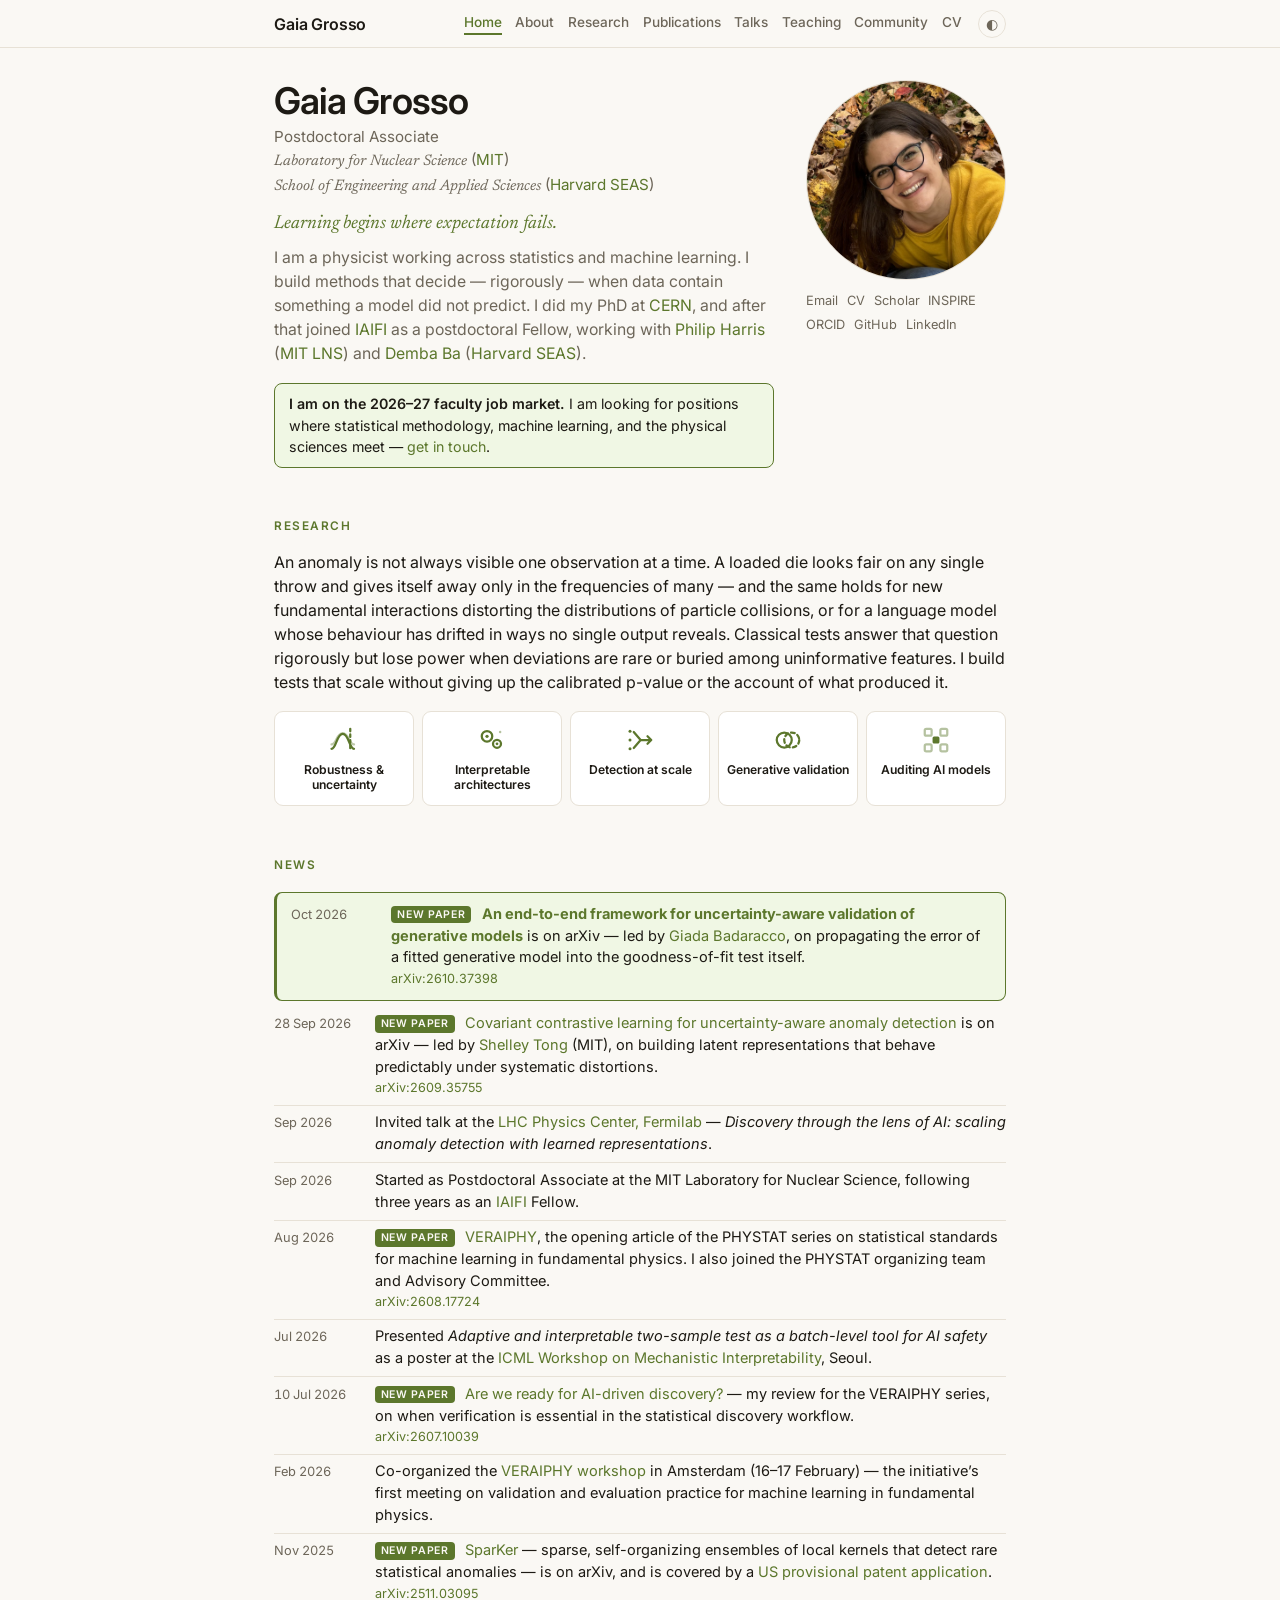
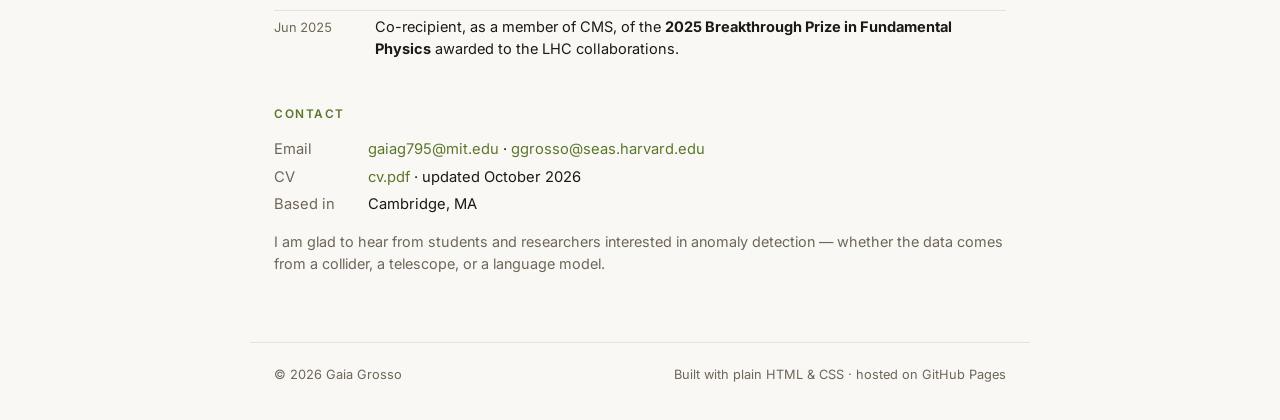
==== commit f350a6bb: "added new paper, changed publication list layout" ====
--- a/index.html
+++ b/index.html
@@ -39,8 +39,10 @@
     <div class="hero-text">
       <h1>Gaia Grosso</h1>
       <p class="role">
-        Postdoctoral Associate, <em>Laboratory for Nuclear Science</em><br>
-        Massachusetts Institute of Technology
+        Postdoctoral Associate<br>
+        <em>Laboratory for Nuclear Science</em> (<a href="https://lns.mit.edu/">MIT</a>)<br>
+        <em>School of Engineering and Applied Sciences</em>
+        (<a href="https://seas.harvard.edu/">Harvard SEAS</a>)
       </p>
       <p class="pull">Learning begins where expectation fails.</p>
       <p class="lede">
@@ -144,11 +146,22 @@
     <h2>News</h2>
     <div class="rows">
       <div class="news-item featured">
+        <div class="news-date">Oct 2026</div>
+        <div class="news-body">
+          <span class="news-badge">New paper</span>
+          <strong><a href="publications.html#pub-sigma">An end-to-end framework for
+          uncertainty-aware validation of generative models</a></strong> is on arXiv &mdash; led by
+          <a href="teaching.html#mentoring">Giada Badaracco</a>, on propagating the error of a
+          fitted generative model into the goodness-of-fit test itself.
+          <span class="news-sub"><a href="https://arxiv.org/abs/2610.37398">arXiv:2610.37398</a></span>
+        </div>
+      </div>
+      <div class="news-item">
         <div class="news-date">28 Sep 2026</div>
         <div class="news-body">
           <span class="news-badge">New paper</span>
-          <strong><a href="publications.html#pub-covariant">Covariant contrastive learning for
-          uncertainty-aware anomaly detection</a></strong> is on arXiv &mdash; led by
+          <a href="publications.html#pub-covariant">Covariant contrastive learning for
+          uncertainty-aware anomaly detection</a> is on arXiv &mdash; led by
           <a href="teaching.html#mentoring">Shelley Tong</a> (MIT), on building latent
           representations that behave predictably under systematic distortions.
           <span class="news-sub"><a href="https://arxiv.org/abs/2609.35755">arXiv:2609.35755</a></span>
@@ -211,7 +224,7 @@
         <div class="news-body">
           <span class="news-badge">New paper</span>
           <a href="publications.html#pub-sparker">SparKer</a> &mdash; sparse, self-organizing
-          ensembles of local kernels that discover rare statistical anomalies &mdash; is on
+          ensembles of local kernels that detect rare statistical anomalies &mdash; is on
           arXiv, and is covered by a
           <a href="research.html#patent">US provisional patent application</a>.
           <span class="news-sub"><a href="https://arxiv.org/abs/2511.03095">arXiv:2511.03095</a></span>
--- a/style.css
+++ b/style.css
@@ -182,15 +182,34 @@
 .topicrow svg { width: 30px; height: 30px; color: var(--accent); flex: none; }
 .topicrow b { font-size: .76rem; font-weight: 600; line-height: 1.25; }
 
-/* seven-column variant (publication categories) */
-.topicrow-7 { grid-template-columns: repeat(7, 1fr); gap: .4rem; }
-.topicrow-7 a { padding: .65rem .25rem; gap: .35rem; }
-.topicrow-7 svg { width: 24px; height: 24px; }
-.topicrow-7 b { font-size: .71rem; }
+/* the row also works with <button> children (publication filters) */
+.topicrow button {
+  display: flex; flex-direction: column; align-items: center; text-align: center;
+  gap: .4rem; padding: .8rem .45rem;
+  border: 1px solid var(--line); border-radius: 9px;
+  background: var(--surface); color: inherit;
+  font: inherit; cursor: pointer;
+  transition: border-color .18s, background .18s, transform .18s;
+}
+.topicrow button:hover {
+  border-color: var(--accent); background: var(--accent-soft); transform: translateY(-2px);
+}
+.topicrow button.active {
+  border-color: var(--accent); background: var(--accent-soft); color: var(--accent);
+}
+.topicrow button.active svg { color: var(--accent); }
+
+/* eight-column variant (publication filters) */
+.topicrow-8 { grid-template-columns: repeat(8, 1fr); gap: .35rem; }
+.topicrow-8 button { padding: .6rem .2rem; gap: .32rem; }
+.topicrow-8 svg { width: 22px; height: 22px; }
+.topicrow-8 b { font-size: .68rem; }
+
+.pubgroup[hidden] { display: none; }
 
 @media (max-width: 680px) {
   .topicrow { grid-template-columns: repeat(2, 1fr); }
-  .topicrow-7 { grid-template-columns: repeat(4, 1fr); }
+  .topicrow-8 { grid-template-columns: repeat(4, 1fr); }
 }
 
 /* topic jump-links (research page) */
